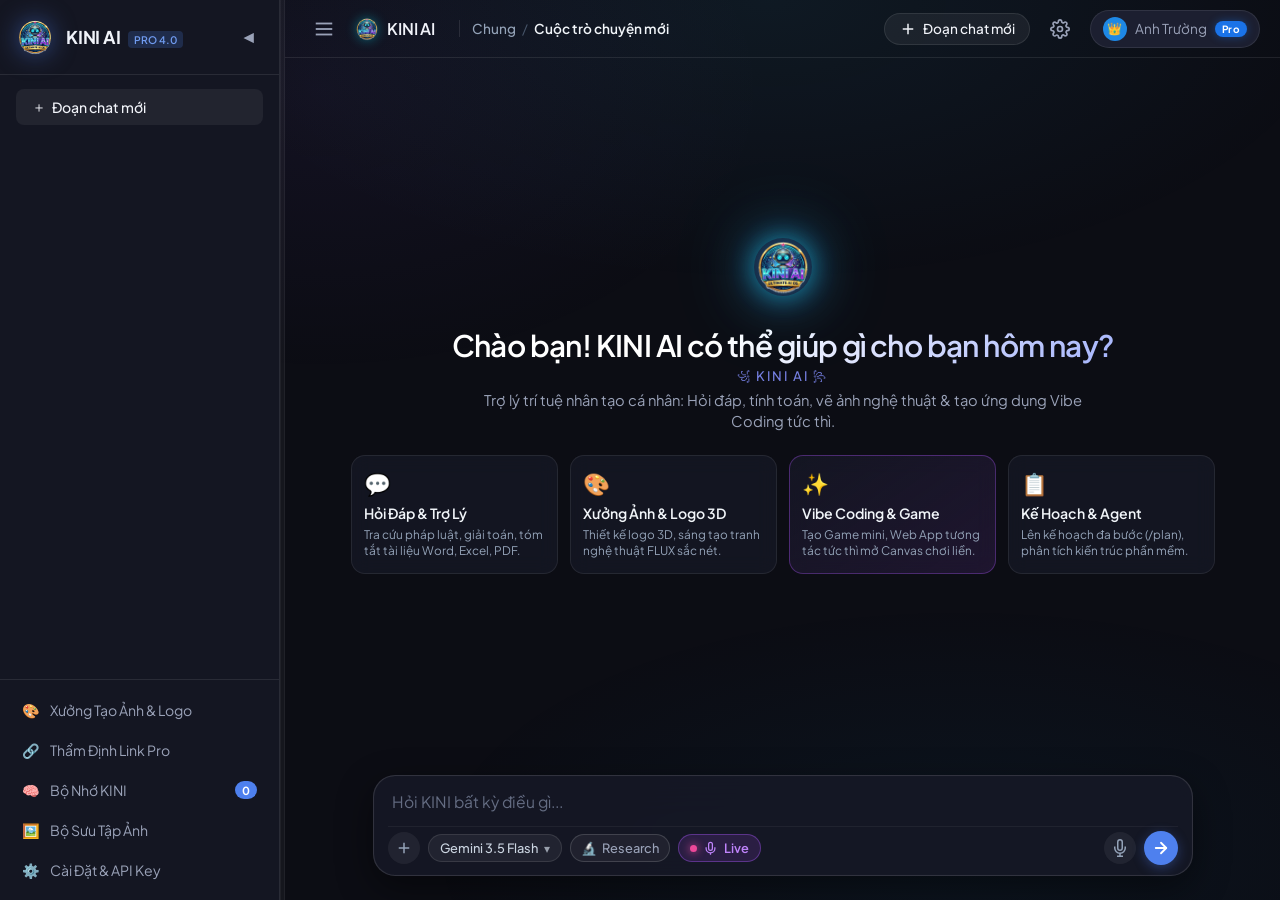
==== static/index.html @ 1b4a1916 "Keep Voice Live fast (skip double-pass verifier) and never fail silently" ====
<!DOCTYPE html>
<html lang="vi">
<head>
    <meta charset="UTF-8">
    <meta name="viewport" content="width=device-width, initial-scale=1.0, maximum-scale=1.0, user-scalable=no">
    <title>KINI AI - Siêu Trí Tuệ Nhân Tạo Cá Nhân</title>
    <meta name="theme-color" content="#0d0e15">
    <meta name="description" content="KINI AI - Siêu Trợ lý Trí Tuệ Nhân Tạo & Xưởng Sáng Tạo Đa Phương Thức chuẩn Gemini & ChatGPT.">
    
    <link rel="manifest" href="/static/manifest.json">
    <link rel="icon" type="image/png" href="/static/icon-192.png">
    <link rel="shortcut icon" href="/static/favicon.ico">
    <link rel="apple-touch-icon" href="/static/icon-192.png">

    <!-- Fonts Google Inter & Outfit -->
    <link rel="preconnect" href="https://fonts.googleapis.com">
    <link rel="preconnect" href="https://fonts.gstatic.com" crossorigin>
    <link href="https://fonts.googleapis.com/css2?family=Plus+Jakarta+Sans:wght@300;400;500;600;700&display=swap" rel="stylesheet">
    <link rel="stylesheet" href="/static/style.css?v=20261126_2212">
    <!-- marked.js: Render Markdown đẹp như ChatGPT/Gemini -->
    <script src="https://cdn.jsdelivr.net/npm/marked@9.1.6/marked.min.js"></script>
    <!-- highlight.js: Syntax Highlight code blocks -->
    <link rel="stylesheet" href="https://cdnjs.cloudflare.com/ajax/libs/highlight.js/11.9.0/styles/github-dark.min.css">
    <script src="https://cdnjs.cloudflare.com/ajax/libs/highlight.js/11.9.0/highlight.min.js"></script>

    <!-- CodeMirror: Trình soạn thảo chuẩn VS Code / Antigravity -->
    <link rel="stylesheet" href="https://cdnjs.cloudflare.com/ajax/libs/codemirror/5.65.16/codemirror.min.css">
    <link rel="stylesheet" href="https://cdnjs.cloudflare.com/ajax/libs/codemirror/5.65.16/theme/material-darker.min.css">
    <script src="https://cdnjs.cloudflare.com/ajax/libs/codemirror/5.65.16/codemirror.min.js"></script>
    <script src="https://cdnjs.cloudflare.com/ajax/libs/codemirror/5.65.16/mode/python/python.min.js"></script>
    <script src="https://cdnjs.cloudflare.com/ajax/libs/codemirror/5.65.16/mode/javascript/javascript.min.js"></script>
    <script src="https://cdnjs.cloudflare.com/ajax/libs/codemirror/5.65.16/mode/xml/xml.min.js"></script>
    <script src="https://cdnjs.cloudflare.com/ajax/libs/codemirror/5.65.16/mode/htmlmixed/htmlmixed.min.js"></script>
    <script src="https://cdnjs.cloudflare.com/ajax/libs/codemirror/5.65.16/mode/css/css.min.js"></script>
    <script src="https://cdnjs.cloudflare.com/ajax/libs/codemirror/5.65.16/mode/markdown/markdown.min.js"></script>
</head>
<body>
    <div class="app-container">
        <!-- Sidebar Drawer (Lịch sử & Quản lý) -->
        <aside class="sidebar" id="sidebar">
            <div class="sidebar-header">
                <div class="brand">
                    <div class="brand-avatar">
                        <img src="/static/kini_logo.png" alt="KINI AI Logo" class="brand-logo-img">
                    </div>
                    <div class="brand-info">
                        <span class="brand-name">KINI AI</span>
                        <span class="brand-badge">PRO 4.0</span>
                    </div>
                </div>
                <button class="btn-icon" id="btn-close-sidebar" title="Thu gọn / Ẩn Sidebar (Ctrl+B)">◀</button>
            </div>

            <div class="sidebar-actions">
                <button class="btn btn-new-chat" id="btn-sidebar-new-chat">
                    <span>＋</span> Đoạn chat mới
                </button>
            </div>

            <div class="conv-list" id="conv-list">
                <!-- Danh sách đoạn chat render động theo chuẩn Google Antigravity -->
            </div>

            <div class="sidebar-footer">
                <button class="sidebar-menu-btn" id="btn-open-control-center">
                    <span class="menu-icon">🎛️</span>
                    <span>Bảng Điều Khiển Hệ Thống</span>
                </button>
                <button class="sidebar-menu-btn" id="btn-sidebar-studio-btn">
                    <span class="menu-icon">💻</span>
                    <span>Studio Workspace</span>
                </button>
                <button class="sidebar-menu-btn" id="btn-open-art-studio">
                    <span class="menu-icon">🎨</span>
                    <span>Xưởng Tạo Ảnh & Logo</span>
                </button>
                <button class="sidebar-menu-btn" id="btn-open-fb-checker" onclick="window.open('/fb-checker', '_blank')">
                    <span class="menu-icon">🔗</span>
                    <span>Thẩm Định Link Pro</span>
                </button>
                <button class="sidebar-menu-btn" id="btn-open-memory-modal">
                    <span class="menu-icon">🧠</span>
                    <span>Bộ Nhớ KINI</span>
                    <span class="badge-count" id="memory-badge-count">0</span>
                </button>
                <button class="sidebar-menu-btn" id="btn-open-gallery-modal">
                    <span class="menu-icon">🖼️</span>
                    <span>Bộ Sưu Tập Ảnh</span>
                </button>
                <button class="sidebar-menu-btn" id="btn-open-settings-modal">
                    <span class="menu-icon">⚙️</span>
                    <span>Cài Đặt & API Key</span>
                </button>
            </div>
        </aside>

        <!-- Thanh kéo giãn Sidebar (Horizontal Resizer chuẩn Antigravity) -->
        <div class="ide-splitter-handle horizontal" id="resizer-sidebar" title="Kéo để chỉnh độ rộng Lịch sử"></div>

        <!-- Lớp phủ khi mở Sidebar trên Mobile -->
        <div class="sidebar-overlay" id="sidebar-overlay"></div>

        <!-- Main Workspace Canvas -->
        <main class="main-content">
            <!-- Top Navbar Chuẩn Gemini -->
            <header class="top-nav">
                <div class="nav-left">
                    <button class="btn-icon" id="btn-toggle-sidebar" title="Hiện / Ẩn Sidebar (Ctrl+B)">
                        <svg width="22" height="22" viewBox="0 0 24 24" fill="none" stroke="currentColor" stroke-width="2"><line x1="3" y1="12" x2="21" y2="12"></line><line x1="3" y1="6" x2="21" y2="6"></line><line x1="3" y1="18" x2="21" y2="18"></line></svg>
                    </button>
                    <div class="app-title-wrap">
                        <img src="/static/kini_logo.png" alt="KINI AI" class="topbar-logo-img">
                        <span class="app-title">KINI AI</span>
                    </div>
                    <div class="nav-breadcrumb" id="nav-breadcrumb">
                        <span class="crumb-project" id="crumb-project-name">Chung</span>
                        <span class="crumb-sep">/</span>
                        <span class="crumb-conv" id="crumb-conv-title">Cuộc trò chuyện mới</span>
                    </div>
                </div>

                <!-- Ẩn pill chọn model trùng lặp trên Mobile (đã có bộ chọn thống nhất ở thanh nhập lệnh bên dưới) -->
                <div class="nav-center-mobile" id="nav-center-mobile" style="display: none !important;">
                    <button class="mobile-model-pill" id="btn-mobile-model-pill" title="Đổi mô hình AI">
                        <span class="model-name" id="mobile-model-label">KINI Flash 3.1</span>
                        <span class="model-arrow">▾</span>
                    </button>
                </div>

                <div class="nav-right">
                    <!-- Nút Thoát Studio IDE (Tự động hiện khi đang ở chế độ IDE) -->
                    <button class="btn-top-exit-ide" id="btn-top-exit-ide" style="display: none;" title="Đóng Studio và quay lại giao diện Chat">
                        <span>✕</span> Thoát Studio
                    </button>

                    <button class="btn-restart-update" id="btn-restart-update" style="display: none;" title="Có bản cập nhật mới! Bấm để nâng cấp ngay">
                        Restart to Update →
                    </button>
                    <!-- Bắt đầu đoạn chat mới -->
                    <button class="btn-nav-action" id="btn-top-new-chat" title="Bắt đầu cuộc trò chuyện mới">
                        <svg width="18" height="18" viewBox="0 0 24 24" fill="none" stroke="currentColor" stroke-width="2"><line x1="12" y1="5" x2="12" y2="19"></line><line x1="5" y1="12" x2="19" y2="12"></line></svg>
                        <span class="btn-text">Đoạn chat mới</span>
                    </button>
                    <!-- Cài Đặt -->
                    <button class="btn-icon mobile-settings-btn" id="btn-top-settings" title="Cài Đặt & Tuỳ Chỉnh Hệ Thống">
                        <svg width="20" height="20" viewBox="0 0 24 24" fill="none" stroke="currentColor" stroke-width="2"><circle cx="12" cy="12" r="3"></circle><path d="M19.4 15a1.65 1.65 0 0 0 .33 1.82l.06.06a2 2 0 0 1 0 2.83 2 2 0 0 1-2.83 0l-.06-.06a1.65 1.65 0 0 0-1.82-.33 1.65 1.65 0 0 0-1 1.51V21a2 2 0 0 1-2 2 2 2 0 0 1-2-2v-.09A1.65 1.65 0 0 0 9 19.4a1.65 1.65 0 0 0-1.82.33l-.06.06a2 2 0 0 1-2.83 0 2 2 0 0 1 0-2.83l.06-.06a1.65 1.65 0 0 0 .33-1.82 1.65 1.65 0 0 0-1.51-1H3a2 2 0 0 1-2-2 2 2 0 0 1 2-2h.09A1.65 1.65 0 0 0 4.6 9a1.65 1.65 0 0 0-.33-1.82l-.06-.06a2 2 0 0 1 0-2.83 2 2 0 0 1 2.83 0l.06.06a1.65 1.65 0 0 0 1.82.33H9a1.65 1.65 0 0 0 1-1.51V3a2 2 0 0 1 2-2 2 2 0 0 1 2 2v.09a1.65 1.65 0 0 0 1 1.51 1.65 1.65 0 0 0 1.82-.33l.06-.06a2 2 0 0 1 2.83 0 2 2 0 0 1 0 2.83l-.06.06a1.65 1.65 0 0 0-.33 1.82V9a1.65 1.65 0 0 0 1.51 1H21a2 2 0 0 1 2 2 2 2 0 0 1-2 2h-.09a1.65 1.65 0 0 0-1.51 1z"></path></svg>
                    </button>
                    <!-- Wrapper Định Vị Tuyệt Đối Cho Profile Pill & Profile Flyout -->
                    <div class="user-profile-nav-wrapper" id="user-profile-nav-wrapper">
                        <!-- Badge Chủ Nhân Chuẩn Mực: Anh Trường -->
                        <div class="user-pill google-profile-pill" id="btn-user-profile" title="Chủ nhân: Anh Trường (Bấm để xem/sửa xưng hô & tài khoản)">
                            <div class="user-header-avatar" id="user-header-avatar">👑</div>
                            <span class="user-name" id="user-header-name">Anh Trường</span>
                            <span class="badge-pro-pill" id="user-header-pro">Pro</span>
                        </div>

                        <!-- GOOGLE GEMINI STYLE PROFILE FLYOUT -->
                        <div class="google-profile-flyout" id="google-profile-flyout" style="display: none;">
                            <div class="g-profile-header">
                                <button class="btn-g-close" id="btn-close-g-profile" title="Đóng">✕</button>
                                <div class="g-active-card">
                                    <div class="g-active-avatar-wrap">
                                        <div class="g-active-avatar" id="g-flyout-avatar">T</div>
                                        <span class="g-avatar-edit-icon" id="btn-edit-identity-from-flyout" title="Cài đặt xưng hô cho thiết bị này">✏️</span>
                                    </div>
                                    <div class="g-active-info">
                                        <div class="g-active-name" id="g-flyout-name">KINI User</div>
                                        <div class="g-active-email" id="g-flyout-email">Chưa liên kết email</div>
                                        <div class="g-active-badge-row">
                                            <span class="badge-pro-pill" id="g-flyout-pro-badge" style="display: none;">Pro</span>
                                            <span class="g-device-tag" id="g-flyout-device-tag">👤 Thiết bị hiện tại</span>
                                        </div>
                                    </div>
                                </div>
                            </div>

                            <div class="g-identity-status-box" id="g-identity-status-box">
                                <div class="g-status-text">Thiết bị đang nhận diện: <strong id="g-status-call-name">Bạn</strong></div>
                                <div class="g-status-sub" id="g-status-sub-text">Thiết lập xưng hô và cá nhân hóa theo ý muốn của bạn.</div>
                            </div>

                            <!-- Thanh Thao Tác Nhanh: Đăng Nhập & Đăng Xuất Nổi Bật -->
                            <div class="g-flyout-quick-bar" style="display: flex; gap: 8px; margin: 10px 0 12px;">
                                <button class="btn btn-outline" id="btn-quick-open-login" style="flex: 1; padding: 7px 10px; font-size: 0.8rem; border-color: #38bdf8; color: #38bdf8; display: inline-flex; align-items: center; justify-content: center; gap: 4px;">
                                    <span>＋</span> Đăng Nhập Khác
                                </button>
                                <button class="btn btn-outline" id="btn-quick-logout" style="flex: 1; padding: 7px 10px; font-size: 0.8rem; border-color: rgba(239, 68, 68, 0.5); color: #f87171; display: inline-flex; align-items: center; justify-content: center; gap: 4px;">
                                    <span>🚪</span> Đăng Xuất
                                </button>
                            </div>

                            <div class="g-accounts-list">
                                <div class="g-account-item active" id="g-acc-item-current">
                                    <div class="g-acc-avatar">👤</div>
                                    <div class="g-acc-details">
                                        <div class="g-acc-name" id="g-acc-current-name">Tài khoản hiện tại</div>
                                        <div class="g-acc-email" id="g-acc-current-email">Chưa liên kết email</div>
                                    </div>
                                    <span class="g-acc-badge">Đang dùng</span>
                                </div>

                                <div class="g-account-item" id="g-acc-item-guest" onclick="selectDeviceProfile('guest')">
                                    <div class="g-acc-avatar guest">👤</div>
                                    <div class="g-acc-details">
                                        <div class="g-acc-name">Chế độ Khách (Người khác dùng)</div>
                                        <div class="g-acc-email">Tùy chỉnh tên gọi riêng & xưng hô lịch sự</div>
                                    </div>
                                    <span class="g-acc-badge guest">Khách</span>
                                </div>

                                <div class="g-account-item g-btn-add-account" id="btn-open-login-from-flyout" style="cursor: pointer; border-style: dashed;">
                                    <div class="g-acc-avatar" style="background: rgba(56, 189, 248, 0.2); color: #38bdf8;">＋</div>
                                    <div class="g-acc-details">
                                        <div class="g-acc-name" style="color: #38bdf8;">Đăng Nhập Tài Khoản Khác</div>
                                        <div class="g-acc-email">Sử dụng tài khoản Gmail hoặc hồ sơ riêng</div>
                                    </div>
                                </div>
                            </div>

                            <div class="g-profile-actions">
                                <button class="g-btn-action" id="btn-custom-identity-settings">
                                    <span>⚙️</span> Cài đặt cách xưng hô cho thiết bị này
                                </button>
                                <button class="g-btn-action btn-danger-hover" id="btn-action-logout" style="color: #f87171; border-color: rgba(239, 68, 68, 0.3);">
                                    <span>🚪</span> Đăng Xuất Khỏi Thiết Bị
                                </button>
                            </div>
                        </div>
                    </div>
                </div>
            </header>

            <div class="main-body-container" id="main-body-container">
                <!-- ANTIGRAVITY STUDIO WORKSPACE PANE (HIỂN THỊ TRONG CHẾ ĐỘ IDE) -->
                <div class="antigravity-studio-pane" id="antigravity-studio-pane" style="display: none;">
                    <!-- Cột 1: Cây Thư Mục Cấp Bậc (Hierarchical File Tree) -->
                    <aside class="ide-file-tree-sidebar" id="ide-file-tree-sidebar">
                        <div class="ide-tree-header">
                            <span class="ide-header-title">WORKSPACE EXPLORER</span>
                            <div class="ide-header-btns">
                                <button class="ide-mini-btn" id="btn-ide-new-file" title="Tạo tệp mới">+ File</button>
                                <button class="ide-mini-btn" id="btn-ide-new-folder" title="Tạo thư mục mới">+ Folder</button>
                                <button class="ide-mini-btn" id="btn-ide-refresh" title="Làm mới cây thư mục">🔄 Làm mới</button>
                                <button class="ide-mini-btn" id="btn-ide-open-explorer" title="Mở thư mục trên máy tính Windows">📂</button>
                                <button class="ide-mini-btn btn-danger-hover" id="btn-collapse-tree" title="Ẩn Workspace Explorer (Đóng ô này)">✕</button>
                            </div>
                        </div>
                        <div class="ide-search-box">
                            <input type="text" id="ide-file-search" placeholder="🔍 Tìm file trong workspace...">
                        </div>
                        <div class="ide-tree-content" id="ide-file-tree">
                            <!-- Render Cây thư mục cấp bậc lồng nhau -->
                        </div>
                    </aside>

                    <!-- Thanh kéo giãn Explorer (Horizontal Resizer) -->
                    <div class="ide-splitter-handle horizontal" id="resizer-tree" title="Kéo để chỉnh độ rộng Explorer"></div>

                    <!-- Cột 2: Trình Soạn Thảo Antigravity Code Editor (CodeMirror) -->
                    <section class="ide-editor-section" id="ide-editor-section">
                        <div class="ide-editor-tabs">
                            <div class="ide-active-tab">
                                <span class="tab-icon" id="ide-tab-icon">🐍</span>
                                <span class="tab-name" id="ide-tab-name">main.py</span>
                                <span class="tab-modified-dot" id="ide-tab-dirty" style="display:none;">•</span>
                            </div>
                            <div class="ide-tab-actions">
                                <div class="ide-mode-switch">
                                    <button class="ide-mode-btn active" id="ide-mode-code">📝 Mã nguồn</button>
                                    <button class="ide-mode-btn" id="ide-mode-preview" style="display: none;">🌐 Web Preview</button>
                                    <button class="ide-mode-btn" id="ide-mode-md" style="display: none;">📑 Xem Báo Cáo</button>
                                    <button class="ide-mode-btn" id="ide-mode-img" style="display: none;">🖼️ Xem Ảnh</button>
                                    <button class="ide-mode-btn" id="ide-mode-data" style="display: none;">📊 Dữ Liệu Bảng</button>
                                </div>
                                <button class="ide-action-btn primary" id="btn-show-explorer" title="Hiện lại Workspace Explorer" style="display: none;">📁 Hiện Explorer</button>
                                <button class="ide-action-btn" id="btn-ide-copy-code" title="Sao chép toàn bộ mã nguồn">📋 Copy</button>
                                <button class="ide-action-btn" id="btn-ide-search-code" title="Tìm kiếm trong mã nguồn">🔍 Tìm</button>
                                <button class="ide-action-btn" id="btn-ide-run-file" title="Chạy file trên máy">▶️ Chạy file</button>
                                <button class="ide-action-btn primary" id="btn-ide-save-file" title="Lưu thay đổi (Ctrl+S)">💾 Lưu (Ctrl+S)</button>
                                <button class="ide-action-btn" id="btn-toggle-chat" title="Ẩn/Hiện khung chat bên phải">💬 Ẩn Chat</button>
                                <button class="ide-action-btn" id="btn-ide-maximize" title="Thu phóng khung soạn thảo">⤢</button>
                                <button class="ide-action-btn" id="btn-exit-ide" title="Đóng Studio và quay lại giao diện Chat toàn màn hình" style="background: rgba(239, 68, 68, 0.25); border: 1px solid #ef4444; color: #fca5a5; font-weight: 600; padding: 5px 12px; border-radius: 6px; cursor: pointer;">✕ Đóng Studio</button>
                            </div>
                        </div>

                        <!-- Vùng CodeMirror Editor -->
                        <div class="ide-codemirror-wrapper" id="ide-codemirror-wrapper"></div>

                        <!-- Vùng Web Preview Iframe & Runner -->
                        <div class="ide-preview-wrapper" id="ide-preview-wrapper" style="display: none;">
                            <div class="ide-preview-toolbar" id="ide-preview-toolbar">
                                <div class="ide-preview-status">
                                    <span class="preview-pulse-dot"></span>
                                    <span class="preview-title" id="ide-preview-title">🎮 Live Web App & Game Runner</span>
                                </div>
                                <div class="ide-preview-actions">
                                    <button class="ide-action-btn primary" id="btn-preview-download" title="Tải file HTML về máy để mở dùng trực tiếp">⬇️ Tải HTML</button>
                                    <button class="ide-action-btn" id="btn-preview-reload" title="Chạy lại ứng dụng">▶️ Chạy lại</button>
                                    <button class="ide-action-btn" id="btn-preview-fullscreen" title="Toàn màn hình">⛶ Toàn màn hình</button>
                                    <button class="ide-action-btn" id="btn-preview-newtab" title="Mở trong tab trình duyệt mới">🔗 Mở tab mới</button>
                                </div>
                            </div>
                            <iframe id="ide-preview-frame" class="ide-preview-iframe" src="about:blank" sandbox="allow-scripts allow-same-origin allow-forms allow-popups allow-modals"></iframe>
                        </div>

                        <!-- Vùng Markdown Viewer -->
                        <div class="ide-markdown-wrapper" id="ide-markdown-wrapper" style="display: none;">
                            <div class="ide-markdown-body" id="ide-markdown-body"></div>
                        </div>

                        <!-- Vùng Image Viewer -->
                        <div class="ide-image-wrapper" id="ide-image-wrapper" style="display: none;">
                            <img id="ide-image-display" src="" alt="Workspace Image Preview">
                            <div class="ide-image-toolbar">
                                <a id="btn-download-ide-image" href="#" download class="ide-action-btn primary">⬇️ Tải ảnh về</a>
                            </div>
                        </div>

                        <!-- Vùng CSV/Excel Tabular Data Viewer -->
                        <div class="ide-data-wrapper" id="ide-data-wrapper" style="display: none;">
                            <div class="ide-data-table-container" id="ide-data-table-container"></div>
                        </div>

                        <!-- Thanh kéo giãn Terminal (Vertical Resizer) -->
                        <div class="ide-splitter-handle vertical" id="resizer-terminal" title="Kéo để chỉnh chiều cao Terminal"></div>

                        <!-- Khung Nhật Ký Terminal ở Dưới (Antigravity Terminal Drawer) -->
                        <div class="ide-terminal-drawer" id="ide-terminal-drawer">
                            <div class="terminal-drawer-header">
                                <div class="terminal-title">
                                    <span class="terminal-dot"></span>
                                    <span>TERMINAL OUTPUT</span>
                                </div>
                                <div class="terminal-actions">
                                    <button class="terminal-clear-btn" id="btn-terminal-clear">Xóa log</button>
                                    <button class="terminal-clear-btn" id="btn-terminal-toggle" title="Thu gọn / Mở rộng Terminal">▼</button>
                                </div>
                            </div>
                            <div class="terminal-drawer-body" id="ide-terminal-logs">
                                <div class="term-line prompt">KINI-Agent:~/workspace$ Sẵn sàng tự động thực thi...</div>
                            </div>
                        </div>
                    </section>
                </div>

                <!-- Thanh kéo giãn giữa Studio và Chat (Horizontal Resizer) -->
                <div class="ide-splitter-handle horizontal" id="resizer-chat" style="display: none;" title="Kéo để chỉnh độ rộng khung Chat"></div>

                <!-- Cột 3: Khung Chat Chính (Full trong Chat Mode, 440px bên phải trong IDE Mode) -->
                <div class="chat-main-pane" id="chat-main-pane">
                    <!-- Thanh tiêu đề khung Chat khi ở chế độ IDE -->
                    <div class="ide-chat-header-bar" id="ide-chat-header-bar">
                        <div style="display:flex; align-items:center; gap:6px;">
                            <span style="font-size:0.9rem;">💬</span>
                            <span>KHUNG CHAT KINI</span>
                        </div>
                        <div style="display:flex; align-items:center; gap:6px;">
                            <button class="ide-mini-btn" id="btn-return-chat-from-header" title="Đóng Studio và mở rộng Chat toàn màn hình" style="background: rgba(239, 68, 68, 0.2); border: 1px solid rgba(239, 68, 68, 0.5); color: #fca5a5; font-size: 0.75rem; padding: 3px 8px; border-radius: 6px; cursor: pointer;">✕ Thoát Studio</button>
                            <button class="ide-mini-btn btn-danger-hover" id="btn-close-chat-pane" title="Ẩn/Hiện khung chat này">👁️ Ẩn Chat</button>
                        </div>
                    </div>
                    <!-- Khung Chat Messages (Hiển thị khi bắt đầu trò chuyện) -->
                    <div class="chat-viewport" id="chat-viewport" style="display: none;">
                        <div class="chat-messages-container" id="chat-messages">
                            <!-- Các tin nhắn render động tại đây -->
                        </div>
                    </div>

                    <!-- Hero Section Chuẩn Gemini (Hiển thị ở màn hình khởi đầu) -->
                    <div class="hero-section" id="hero-section">
                        <div class="hero-content">
                            <div class="gemini-sparkle-hero hero-logo-container">
                                <img src="/static/kini_logo.png" alt="KINI AI - Ultimate AI OS" class="hero-logo-badge">
                            </div>
                            <h1 class="hero-title" id="hero-title">Chào bạn! KINI AI có thể giúp gì cho bạn hôm nay?</h1>
                            <div class="hero-flourish">꧁ KINI AI ꧂</div>
                            <p class="hero-subtitle" id="hero-subtitle">Trợ lý trí tuệ nhân tạo cá nhân: Hỏi đáp, tính toán, vẽ ảnh nghệ thuật & tạo ứng dụng Vibe Coding tức thì.</p>
                            
                            <!-- 4 Thẻ Định Hướng Tác Vụ Cốt Lõi Tinh Giản & Cân Đối -->
                            <div class="hero-cards-grid">
                                <div class="hero-suggestion-card" onclick="setQuickPrompt('Hỏi đáp chuyên sâu: Anh muốn tìm hiểu và phân tích văn bản này...')">
                                    <div class="hero-card-icon">💬</div>
                                    <div class="hero-card-title">Hỏi Đáp & Trợ Lý</div>
                                    <div class="hero-card-desc">Tra cứu pháp luật, giải toán, tóm tắt tài liệu Word, Excel, PDF.</div>
                                </div>
                                <div class="hero-suggestion-card" onclick="setQuickPrompt('Vẽ cho anh một logo 3D huy hiệu nổi khối, phong cách Pixar sống động...')">
                                    <div class="hero-card-icon">🎨</div>
                                    <div class="hero-card-title">Xưởng Ảnh & Logo 3D</div>
                                    <div class="hero-card-desc">Thiết kế logo 3D, sáng tạo tranh nghệ thuật FLUX sắc nét.</div>
                                </div>
                                <div class="hero-suggestion-card highlight" onclick="setQuickPrompt('/vibe Tạo ứng dụng tính tiền và quản lý đơn hàng mini chạy trực tiếp')">
                                    <div class="hero-card-icon">✨</div>
                                    <div class="hero-card-title">Vibe Coding & Game</div>
                                    <div class="hero-card-desc">Tạo Game mini, Web App tương tác tức thì mở Canvas chơi liền.</div>
                                </div>
                                <div class="hero-suggestion-card" onclick="setQuickPrompt('/plan Hãy phân tích và lập kế hoạch chi tiết cho mục tiêu: ')">
                                    <div class="hero-card-icon">📋</div>
                                    <div class="hero-card-title">Kế Hoạch & Agent</div>
                                    <div class="hero-card-desc">Lên kế hoạch đa bước (/plan), phân tích kiến trúc phần mềm.</div>
                                </div>
                            </div>
                        </div>
                    </div>

                    <!-- Lớp phủ bóng mờ dưới đáy chống tràn chữ khi cuộn (Chuẩn Gemini) -->
                    <div class="prompt-bottom-shade" id="prompt-bottom-shade"></div>

                    <!-- Floating Prompt Bar Container (Thanh nhập lệnh trung tâm chuẩn Gemini) -->
                    <div class="prompt-bar-wrapper" id="prompt-bar-wrapper">
                <!-- File Attachment Chips Bar -->
                <div class="attachment-preview-bar" id="attachment-preview-bar" style="display: none;">
                    <div class="attach-chip" id="attach-chip">
                        <span class="attach-icon" id="attach-icon">📎</span>
                        <span class="attach-name" id="attach-name">filename.pdf</span>
                        <button class="btn-remove-attach" id="btn-remove-attach" title="Gỡ tệp">✕</button>
                    </div>
                </div>

                <!-- Slash Command Popup Menu (/) -->
                <div class="slash-command-menu" id="slash-command-menu" style="display: none;">
                    <div class="slash-menu-header">⚡ LỆNH NHANH (SLASH COMMANDS)</div>
                    <div class="slash-item active" data-cmd="/vibe" data-desc="✨ Vibe Coding - Tạo ngay Web App, Game từ ý tưởng và chạy trực tiếp">
                        <span class="slash-cmd-badge">/vibe</span>
                        <span class="slash-cmd-desc">✨ Vibe Coding - Tạo ngay Web App, Game từ ý tưởng</span>
                    </div>
                    <div class="slash-item" data-cmd="/game" data-desc="Lập trình Game tương tác (Snake, Flappy, Pong...)">
                        <span class="slash-cmd-badge">/game</span>
                        <span class="slash-cmd-desc">🎮 Lập trình Game tương tác (Snake, Flappy, Pong...)</span>
                    </div>
                    <div class="slash-item" data-cmd="/web" data-desc="Thiết kế Web App & Dashboard">
                        <span class="slash-cmd-badge">/web</span>
                        <span class="slash-cmd-desc">🌐 Thiết kế Web App & Dashboard</span>
                    </div>
                    <div class="slash-item" data-cmd="/plan" data-desc="Lập kế hoạch kiến trúc đa bước">
                        <span class="slash-cmd-badge">/plan</span>
                        <span class="slash-cmd-desc">📋 Lập kế hoạch kiến trúc đa bước</span>
                    </div>
                    <div class="slash-item" data-cmd="/fix" data-desc="Tự động rà soát và sửa lỗi code">
                        <span class="slash-cmd-badge">/fix</span>
                        <span class="slash-cmd-desc">🛠️ Tự động rà soát và sửa lỗi code</span>
                    </div>
                    <div class="slash-item" data-cmd="/brain" data-desc="Mở Bộ nhớ KINI">
                        <span class="slash-cmd-badge">/brain</span>
                        <span class="slash-cmd-desc">🧠 Mở Bộ nhớ KINI</span>
                    </div>
                </div>

                <!-- Input Capsule Bar (Chuẩn Antigravity & Modern Gemini Layout) -->
                <div class="pill-input-box" id="pill-input-box">
                    <!-- Top Row: Khung Nhập Liệu 100% Full Width Thoải Mái -->
                    <div class="prompt-input-row">
                        <textarea 
                            id="main-user-input" 
                            class="pill-textarea" 
                            placeholder="Hỏi KINI bất kỳ điều gì..." 
                            rows="1"
                        ></textarea>
                    </div>

                    <!-- Bottom Row: Thanh Công Cụ & Tùy Chọn Model -->
                    <div class="prompt-bottom-toolbar">
                        <div class="prompt-tools-left">
                            <!-- Nút Dấu Cộng Thêm Tệp -->
                            <div class="upload-dropdown-wrapper">
                                <button class="btn-pill-action btn-add-file" id="btn-open-attach-menu" title="Tải lên tệp, ảnh hoặc tài liệu">
                                    <svg width="18" height="18" viewBox="0 0 24 24" fill="none" stroke="currentColor" stroke-width="2"><line x1="12" y1="5" x2="12" y2="19"></line><line x1="5" y1="12" x2="19" y2="12"></line></svg>
                                </button>
                                <div class="attach-popup-menu" id="attach-popup-menu">
                                    <button class="popup-item" id="menu-attach-file">
                                        <span>📄</span> Tải lên tệp (PDF, Word, Excel, Code)
                                    </button>
                                    <button class="popup-item" id="menu-attach-image">
                                        <span>🖼️</span> Tải lên hình ảnh phân tích (Vision)
                                    </button>
                                    <button class="popup-item" id="menu-attach-folder">
                                        <span>📁</span> Tải lên cả thư mục tài liệu / code
                                    </button>
                                </div>
                                <input type="file" id="global-file-input" style="display: none;" multiple accept=".pdf,.docx,.doc,.xlsx,.xls,.csv,.txt,.md,.py,.js,.html,.css,.json,.jpg,.jpeg,.png,.webp">
                                <input type="file" id="global-folder-input" style="display: none;" webkitdirectory directory multiple>
                            </div>

                            <!-- Bộ Chọn Model Dropdown -->
                            <div class="model-select-wrapper">
                                <button class="model-badge" id="btn-model-badge">
                                    <span class="model-text" id="model-label">Gemini 3.5 Flash</span>
                                    <span class="arrow-down">▾</span>
                                </button>
                                <div class="model-dropdown-menu" id="model-dropdown-menu">
                                    <div class="model-option active" data-model="flash-3.5">
                                        <strong>🚀 Gemini 3.5 Flash (Thông minh & Ổn định)</strong>
                                        <small>Mô hình chuẩn xác cao của Google · Trả lời đúng model 100%</small>
                                    </div>
                                    <div class="model-option" data-model="flash">
                                        <strong>⚡ Gemini 3.1 Flash Lite (Siêu tốc 0.8s)</strong>
                                        <small>Tốc độ cực nhanh · Miễn phí 1.500 lượt/ngày · Ổn định 100%</small>
                                    </div>
                                    <div class="model-option" data-model="pro">
                                        <strong>🧠 Gemini Pro (2.5 Pro / 3.1 Pro)</strong>
                                        <small>Bản suy luận chuyên sâu · Tự động dự phòng nếu Key hết hạn mức Pro</small>
                                    </div>
                                    <div class="model-option" data-model="flash-3.8">
                                        <strong>✨ Gemini 3.8 Flash (Thử nghiệm)</strong>
                                        <small>Thế hệ mới · Tự động chuyển sang 3.5 Flash nếu máy chủ Google quá tải</small>
                                    </div>
                                    <div class="dropdown-divider"></div>
                                    <button class="btn-view-usage" id="btn-open-usage-panel">
                                        <span class="usage-btn-left">
                                            <svg width="15" height="15" viewBox="0 0 24 24" fill="none" stroke="currentColor" stroke-width="2"><circle cx="12" cy="12" r="10"></circle><polyline points="12 6 12 12 16 14"></polyline></svg>
                                            <span>Hạn Mức Quota & Token (Usage)</span>
                                        </span>
                                        <span class="usage-btn-arrow">›</span>
                                    </button>
                                </div>

                                <!-- Thẻ Hạn Mức Quota & Token Chuẩn Antigravity (Flyout Card) -->
                                <div class="usage-flyout-card" id="usage-flyout-card" style="display: none;">
                                    <div class="usage-card-header">
                                        <span class="usage-card-title">Hạn Mức Quota & Token</span>
                                        <span class="usage-live-dot" title="Giám sát thời gian thực"></span>
                                    </div>
                                    
                                    <div class="usage-section">
                                        <div class="usage-section-title">Mô hình Google Gemini (Free Tier)</div>
                                        
                                        <div class="usage-item">
                                            <div class="usage-item-top">
                                                <span class="usage-metric-name">Hạn mức ngày</span>
                                                <span class="usage-metric-val" id="usage-daily-percent">100% còn lại</span>
                                            </div>
                                            <div class="usage-progress-bar">
                                                <div class="usage-progress-fill" id="usage-daily-bar" style="width: 100%;"></div>
                                            </div>
                                            <div class="usage-reset-time" id="usage-daily-reset">Làm mới sau: 22h · 1.500 / 1.500 lượt</div>
                                        </div>

                                        <div class="usage-item" style="margin-top: 10px;">
                                            <div class="usage-item-top">
                                                <span class="usage-metric-name">Tốc độ gọi (RPM)</span>
                                                <span class="usage-metric-val" id="usage-rpm-percent">100% còn lại</span>
                                            </div>
                                            <div class="usage-progress-bar">
                                                <div class="usage-progress-fill" id="usage-rpm-bar" style="width: 100%;"></div>
                                            </div>
                                            <div class="usage-reset-time" id="usage-rpm-detail">0 / 15 lượt gọi trong phút này</div>
                                        </div>
                                    </div>

                                    <div class="usage-section" style="margin-top: 12px;">
                                        <div class="usage-section-title">Lượng Token Đã Xử Lý Hôm Nay</div>
                                        <div class="token-stats-grid">
                                            <div class="token-stat-box">
                                                <span class="token-stat-label">Tổng Token</span>
                                                <strong class="token-stat-number" id="usage-total-tokens">0</strong>
                                            </div>
                                            <div class="token-stat-box">
                                                <span class="token-stat-label">Câu hỏi (Prompt)</span>
                                                <span class="token-stat-sub" id="usage-prompt-tokens">0</span>
                                            </div>
                                            <div class="token-stat-box">
                                                <span class="token-stat-label">Trả lời (Output)</span>
                                                <span class="token-stat-sub" id="usage-candidate-tokens">0</span>
                                            </div>
                                        </div>
                                    </div>

                                    <div class="usage-section" style="margin-top: 10px;">
                                        <div class="usage-section-title">Tạo Ảnh FLUX & Giọng Đọc AI</div>
                                        <div class="unlimited-badge">
                                            <span>🟢</span> Không giới hạn hạn mức (Unlimited)
                                        </div>
                                    </div>
                                </div>
                            </div>

                            <!-- Nút Nghiên Cứu Sâu (Deep Research) -->
                            <button class="btn-deep-research" id="btn-deep-research" title="Bật/Tắt chế độ Nghiên Cứu Sâu (Deep Research Multi-source)">
                                <span>🔬</span>
                                <span>Research</span>
                            </button>

                            <!-- Nút Đàm Thoại 2 Chiều (Voice Live) -->
                            <button class="btn-voice-live" id="btn-voice-live" title="Bật đàm thoại giọng nói 2 chiều liên tục (Voice Live Mode)">
                                <span class="live-pulse-dot"></span>
                                <svg width="15" height="15" viewBox="0 0 24 24" fill="none" stroke="currentColor" stroke-width="2"><path d="M12 2a3 3 0 0 0-3 3v7a3 3 0 0 0 6 0V5a3 3 0 0 0-3-3Z"></path><path d="M19 10v2a7 7 0 0 1-14 0v-2"></path><line x1="12" x2="12" y1="19" y2="22"></line></svg>
                                <span>Live</span>
                            </button>
                        </div>

                        <div class="prompt-tools-right">
                            <!-- Nút Turbo / Safe Mode Chuẩn Antigravity -->
                            <button class="btn-agent-mode-compact" id="btn-agent-mode" title="Chế độ Agent: An toàn (Hỏi trước) hoặc Tự hành Turbo">
                                <span id="agent-mode-icon">🛡️</span>
                                <span id="agent-mode-label">Turbo</span>
                                <span class="arrow-down" style="font-size: 0.72rem; opacity: 0.7;">▾</span>
                            </button>

                            <!-- Nút Thu Âm Giọng Nói (Speech-to-Text) -->
                            <button class="btn-pill-action btn-mic" id="btn-voice-input" title="Bấm để nói bằng giọng tiếng Việt">
                                <svg width="18" height="18" viewBox="0 0 24 24" fill="none" stroke="currentColor" stroke-width="2"><path d="M12 1a3 3 0 0 0-3 3v8a3 3 0 0 0 6 0V4a3 3 0 0 0-3-3z"></path><path d="M19 10v2a7 7 0 0 1-14 0v-2"></path><line x1="12" y1="19" x2="12" y2="23"></line><line x1="8" y1="23" x2="16" y2="23"></line></svg>
                            </button>

                            <!-- Nút Gửi Tin Nhắn (Hình tròn với mũi tên ngang chuẩn Antigravity) -->
                            <button class="btn-pill-action btn-send" id="btn-send-message" title="Gửi tin nhắn (Enter)">
                                <svg width="18" height="18" viewBox="0 0 24 24" fill="none" stroke="currentColor" stroke-width="2.4" stroke-linecap="round" stroke-linejoin="round"><line x1="5" y1="12" x2="19" y2="12"></line><polyline points="12 5 19 12 12 19"></polyline></svg>
                            </button>
                        </div>
                    </div>
                </div>
            </div>
        </div> <!-- Close chat-main-pane -->

        <!-- ============================================================
             BẢNG CANVASC SONG SONG (INTERACTIVE ARTIFACTS & VIBE RUNNER)
             Chuẩn Claude Artifacts & Gemini Canvas: Vừa chat vừa xem Live App bên phải
             ============================================================ -->
        <div class="kini-canvas-panel" id="kini-canvas-panel" style="display: none;">
            <div class="canvas-panel-header">
                <div class="canvas-header-left">
                    <span class="canvas-live-dot" title="Chạy thời gian thực"></span>
                    <span class="canvas-icon" id="kini-canvas-icon">✨</span>
                    <span class="canvas-title" id="kini-canvas-title">Interactive Canvas</span>
                </div>
                <div class="canvas-header-actions">
                    <button class="canvas-tool-btn" id="btn-canvas-viewport" title="Đổi giao diện Mobile (375px) / Desktop (100%)">📱 Mobile</button>
                    <button class="canvas-tool-btn" id="btn-canvas-reload" title="Tải lại và làm mới ứng dụng">🔄 Chạy lại</button>
                    <button class="canvas-tool-btn primary" id="btn-canvas-download" title="Tải file HTML về máy dùng vĩnh viễn">⬇️ Tải HTML</button>
                    <button class="canvas-tool-btn" id="btn-canvas-fullscreen" title="Xem toàn màn hình">⛶</button>
                    <button class="canvas-tool-btn btn-close-canvas" id="btn-canvas-close" title="Đóng Canvas (Quay lại khung chat 1 cột)">✕</button>
                </div>
            </div>
            <div class="canvas-panel-body" id="kini-canvas-body">
                <div class="canvas-frame-container" id="canvas-frame-container">
                    <iframe id="kini-canvas-frame" class="kini-canvas-iframe" src="about:blank" sandbox="allow-scripts allow-same-origin allow-forms allow-popups allow-modals"></iframe>
                </div>
            </div>
        </div>
    </div> <!-- Close main-body-container -->
</main>
</div>

    <!-- ============================================================
         MODAL 1: BỘ NHỚ DÀI HẠN (LONG-TERM MEMORY)
         ============================================================ -->
    <div class="modal" id="modal-memory" style="display: none;">
        <div class="modal-dialog">
            <div class="modal-header">
                <div class="modal-title">
                    <span style="font-size: 1.3rem;">🧠</span>
                    <h3>Siêu Bộ Nhớ KINI AI (Long-term Memory)</h3>
                </div>
                <button class="modal-close" data-close="modal-memory">&times;</button>
            </div>
            <div class="modal-body">
                <p class="modal-desc" id="modal-memory-desc">KINI AI tự động ghi nhớ và lưu giữ thói quen, thông tin và những điều bạn hướng dẫn để đồng hành thông minh nhất.</p>
                
                <div class="add-memory-box">
                    <input type="text" id="input-new-memory" class="form-input" placeholder="Dạy KINI ghi nhớ (Ví dụ: 'Tôi tên là...', 'Tôi thích trả lời ngắn gọn, có gạch đầu dòng')...">
                    <button class="btn btn-primary" id="btn-add-memory">＋ Lưu Ký Ức</button>
                </div>

                <div class="memory-list-title">DANH SÁCH THÔNG TIN KINI ĐANG GHI NHỚ:</div>
                <div class="memory-list" id="memory-list">
                    <!-- Danh sách ký ức render động -->
                </div>

                <div style="margin-top: 18px; padding-top: 14px; border-top: 1px solid rgba(255,255,255,0.1);">
                    <div style="display:flex; align-items:center; justify-content:space-between; gap:10px; margin-bottom:10px;">
                        <div class="memory-list-title" style="margin:0;">📚 KHO TRI THỨC TÀI LIỆU NỘI BỘ (RAG):</div>
                        <label class="btn btn-primary" style="padding:5px 12px; font-size:0.8rem; cursor:pointer;">
                            ＋ Nạp Tài Liệu (PDF/Word/Excel/TXT)
                            <input type="file" id="rag-file-input" accept=".pdf,.docx,.doc,.xlsx,.csv,.txt,.md" style="display:none;">
                        </label>
                    </div>
                    <div id="rag-doc-list" style="max-height:150px; overflow-y:auto; font-size:0.85rem;"></div>
                </div>
            </div>
            <div class="modal-footer">
                <button class="btn btn-outline" id="btn-clear-memories">Xóa Toàn Bộ Ký Ức</button>
                <button class="btn btn-primary" data-close="modal-memory">Đã Xong</button>
            </div>
        </div>
    </div>

    <!-- ============================================================
         MODAL: KINI ART STUDIO - XƯỞNG TẠO ẢNH & LOGO 3D
         ============================================================ -->
    <div class="modal" id="modal-art-studio" style="display: none;">
        <div class="modal-dialog modal-xl art-studio-dialog">
            <div class="modal-header">
                <div class="modal-title">
                    <span style="font-size: 1.4rem;">🎨</span>
                    <div>
                        <h3>KINI Art Studio - Xưởng Sáng Tạo Ảnh & Logo 3D</h3>
                        <p class="modal-subtitle">Động cơ Siêu Thực FLUX.1 Ultra Realism kết hợp Bộ não Tối ưu Prompt Gemini</p>
                    </div>
                </div>
                <button class="modal-close" data-close="modal-art-studio">&times;</button>
            </div>
            <div class="modal-body art-studio-body">
                <div class="art-studio-layout">
                    <!-- Cột trái: Bảng điều khiển cấu hình & Prompt -->
                    <div class="art-control-pane">
                        <div class="form-group">
                            <label class="form-label"><b>Mô tả bức ảnh / Logo bạn muốn tạo:</b></label>
                            <textarea id="art-prompt-input" class="art-prompt-textarea" rows="3" placeholder="Nhập ý tưởng bằng tiếng Việt (Ví dụ: Thiết kế poster kẹo dẻo chip chip mây và gạo 3D tươi vui; Logo robot KINI AI viền vàng bóng bẩy...)"></textarea>
                        </div>

                        <!-- Gợi ý mẫu 1 chạm -->
                        <div class="art-presets-wrap">
                            <span class="art-presets-label">Gợi ý nhanh:</span>
                            <div class="art-presets-list">
                                <button class="art-preset-pill" data-preset="Thiết kế poster kẹo dẻo chip chip mây và gạo phong cách 3D Pixar, rực rỡ sắc màu, ngon mắt, 8k">🍬 Poster Kẹo Dẻo 3D</button>
                                <button class="art-preset-pill" data-preset="Logo huy hiệu tròn 3D robot KINI AI mạ vàng bóng bẩy, chữ nổi khối KINI AI Ultimate AI OS, phát sáng neon, 8k">👑 Logo KINI AI 3D</button>
                                <button class="art-preset-pill" data-preset="Thành phố công nghệ tương lai cyberpunk neon rực rỡ sắc màu trong màn mưa đêm, xe bay lượn, 8k">🌃 Cyberpunk Neon</button>
                                <button class="art-preset-pill" data-preset="Chú mèo con dễ thương mặc bộ đồ phi hành gia lơ lửng ngoài vũ trụ, ngắm nhìn trái đất, siêu nét">🐱 Mèo Phi Hành Gia</button>
                            </div>
                        </div>

                        <!-- Bộ chọn phong cách -->
                        <div class="form-group">
                            <label class="form-label"><b>Phong cách nghệ thuật:</b></label>
                            <div class="art-style-grid" id="art-style-selector">
                                <div class="art-style-card active" data-style="3d">
                                    <span class="style-icon">🌟</span>
                                    <div class="style-name">Logo & 3D Badge</div>
                                    <div class="style-desc">Nổi khối Pixar, bóng bẩy</div>
                                </div>
                                <div class="art-style-card" data-style="realistic">
                                    <span class="style-icon">📸</span>
                                    <div class="style-name">Siêu Thực 8K</div>
                                    <div class="style-desc">Chân thực, studio light</div>
                                </div>
                                <div class="art-style-card" data-style="cinematic">
                                    <span class="style-icon">🎬</span>
                                    <div class="style-name">Điện Ảnh Poster</div>
                                    <div class="style-desc">Góc quay bom tấn</div>
                                </div>
                                <div class="art-style-card" data-style="cyberpunk">
                                    <span class="style-icon">🔮</span>
                                    <div class="style-name">Cyberpunk Neon</div>
                                    <div class="style-desc">Công nghệ tương lai</div>
                                </div>
                                <div class="art-style-card" data-style="anime">
                                    <span class="style-icon">🌸</span>
                                    <div class="style-name">Anime Nhật Bản</div>
                                    <div class="style-desc">Makoto Shinkai</div>
                                </div>
                                <div class="art-style-card" data-style="oil">
                                    <span class="style-icon">🎨</span>
                                    <div class="style-name">Sơn Dầu Cổ Điển</div>
                                    <div class="style-desc">Nghệ thuật bảo tàng</div>
                                </div>
                            </div>
                        </div>

                        <!-- Bộ chọn Tỉ lệ khung hình -->
                        <div class="form-group">
                            <label class="form-label"><b>Tỉ lệ khung hình:</b></label>
                            <div class="art-ratio-row" id="art-ratio-selector">
                                <button class="art-ratio-btn active" data-ratio="1:1" data-w="1024" data-h="1024">
                                    <span class="ratio-box ratio-1-1"></span>
                                    <span>Vuông 1:1 (Logo / Avatar)</span>
                                </button>
                                <button class="art-ratio-btn" data-ratio="16:9" data-w="1024" data-h="576">
                                    <span class="ratio-box ratio-16-9"></span>
                                    <span>Ngang 16:9 (Poster / Banner)</span>
                                </button>
                                <button class="art-ratio-btn" data-ratio="9:16" data-w="576" data-h="1024">
                                    <span class="ratio-box ratio-9-16"></span>
                                    <span>Dọc 9:16 (Story / TikTok)</span>
                                </button>
                            </div>
                        </div>

                        <button class="btn btn-primary btn-generate-art" id="btn-submit-generate-art">
                            <span>✨</span> BẮT ĐẦU VẼ ẢNH (AI GENERATE)
                        </button>
                    </div>

                    <!-- Cột phải: Khu vực hiển thị kết quả tạo ảnh -->
                    <div class="art-preview-pane">
                        <div class="art-preview-wrapper" id="art-preview-wrapper">
                            <!-- Trạng thái chờ / placeholder -->
                            <div class="art-placeholder" id="art-placeholder">
                                <img src="/static/kini_logo.png" class="art-placeholder-logo" alt="KINI Art">
                                <h4>KINI Art Studio sẵn sàng</h4>
                                <p>Nhập mô tả hoặc chọn gợi ý bên trái rồi bấm <b>Bắt đầu vẽ ảnh</b> để xuất tác phẩm đỉnh cao.</p>
                            </div>

                            <!-- Trạng thái đang vẽ -->
                            <div class="art-loading" id="art-loading" style="display: none;">
                                <div class="art-spinner"></div>
                                <h4>KINI AI & FLUX.1 đang vẽ tranh...</h4>
                                <p id="art-loading-status">Đang tối ưu hóa prompt qua Gemini AI...</p>
                            </div>

                            <!-- Ảnh kết quả -->
                            <div class="art-result" id="art-result" style="display: none;">
                                <img id="art-result-img" src="" alt="Tác phẩm hoàn thành" onclick="openLightbox(this.src, '')">
                                <div class="art-result-meta" id="art-result-meta"></div>
                                <div class="art-result-actions">
                                    <a id="art-download-link" href="#" download="kini_artwork.jpg" class="btn btn-primary">
                                        ⬇️ Tải Ảnh HD
                                    </a>
                                    <button class="btn btn-outline" id="btn-art-send-to-chat">
                                        💬 Gửi Vào Chat
                                    </button>
                                    <button class="btn btn-outline" id="btn-art-zoom">
                                        🔍 Phóng To
                                    </button>
                                    <button class="btn btn-outline" id="btn-open-gallery-from-studio">
                                        🖼️ Bộ Sưu Tập
                                    </button>
                                </div>
                            </div>
                        </div>

                        <!-- Dải tác phẩm gần đây -->
                        <div class="art-recent-strip-wrap">
                            <span class="art-recent-title">Tác phẩm gần đây:</span>
                            <div class="art-recent-strip" id="art-recent-strip">
                                <!-- Nạp thumbnail gần đây -->
                            </div>
                        </div>
                    </div>
                </div>
            </div>
        </div>
    </div>

    <!-- ============================================================
         MODAL 2: BỘ SƯU TẬP ẢNH (GALLERY)
         ============================================================ -->
    <div class="modal" id="modal-gallery" style="display: none;">
        <div class="modal-dialog modal-lg">
            <div class="modal-header">
                <div class="modal-title">
                    <span style="font-size: 1.3rem;">🖼️</span>
                    <h3>Bộ Sưu Tập Tác Phẩm AI (Gallery)</h3>
                </div>
                <button class="modal-close" data-close="modal-gallery">&times;</button>
            </div>
            <div class="modal-body">
                <div class="gallery-grid" id="modal-gallery-grid">
                    <!-- Ảnh hiển thị tại đây -->
                </div>
            </div>
            <div class="modal-footer">
                <button class="btn btn-primary" data-close="modal-gallery">Đóng</button>
            </div>
        </div>
    </div>

    <!-- ============================================================
         MODAL 3: CÀI ĐẶT & API KEY (SETTINGS)
         ============================================================ -->
    <div class="modal" id="modal-settings" style="display: none;">
        <div class="modal-dialog">
            <div class="modal-header">
                <div class="modal-title">
                    <span style="font-size: 1.3rem;">⚙️</span>
                    <h3>Cài Đặt Hệ Thống KINI AI</h3>
                </div>
                <button class="modal-close" data-close="modal-settings">&times;</button>
            </div>
            <div class="modal-body">
                <div class="form-group">
                    <label>Google Gemini API Key</label>
                    <input type="password" id="setting-gemini-key" class="form-input" placeholder="Dán mã API Key của bạn...">
                    <small class="form-hint">Khóa API được lưu cục bộ an toàn trong cơ sở dữ liệu SQLite máy tính của bạn.</small>
                    <div style="margin-top: 8px; font-size: 0.82rem;">
                        <a href="https://aistudio.google.com/app/apikey" target="_blank" rel="noopener noreferrer" style="color: #60a5fa; text-decoration: none; display: inline-flex; align-items: center; gap: 5px; font-weight: 500;">
                            <span>🔑</span> <u>Lấy API Key Gemini miễn phí tại Google AI Studio (100% Free) &rarr;</u>
                        </a>
                    </div>
                </div>

                <div class="form-group" style="margin-top: 14px;">
                    <label>Danh Sách API Key Dự Phòng (Xoay Vòng Chống Nghẽn 429)</label>
                    <textarea id="setting-gemini-keys-pool" class="form-input" rows="2" placeholder="Dán thêm 1 hoặc nhiều API Key dự phòng (ngăn cách bằng dấu phẩy hoặc xuống dòng)..."></textarea>
                    <small class="form-hint">Khi Key chính chạm hạn mức, KINI tự động xoay sang Key kế tiếp ngay lập tức.</small>
                </div>

                <div class="form-group" style="margin-top: 14px; display:flex; align-items:center; justify-content:space-between; gap:10px;">
                    <label style="margin:0; display:flex; align-items:center; gap:8px; cursor:pointer;">
                        <input type="checkbox" id="setting-ollama-enabled">
                        <span>Bật Model Offline dự phòng (Ollama)</span>
                    </label>
                    <input type="text" id="setting-ollama-model" class="form-input" style="max-width:180px;" placeholder="kini-ai" value="kini-ai">
                </div>

                <div class="form-group" style="margin-top: 16px;">
                    <label>Giọng Đọc Tiếng Việt (Text-to-Speech)</label>
                    <select id="setting-tts-voice" class="form-input">
                        <option value="female">Nữ - Hoài My (Ngọt ngào, tự nhiên, truyền cảm)</option>
                        <option value="male">Nam - Nam Minh (Trầm ấm, chững chạc, phát thanh viên)</option>
                    </select>
                </div>

                <div class="form-group" style="margin-top: 16px;">
                    <label>Chế Độ AI Agent Tự Hành (Kiến trúc Antigravity)</label>
                    <select id="setting-agent-mode" class="form-input">
                        <option value="safe">🛡️ Safe Mode (Hỏi trước & đề xuất kế hoạch trước khi tạo thư mục/file)</option>
                        <option value="turbo">⚡ Turbo Mode (Tự động tạo thư mục, tệp và chạy lệnh không cần hỏi lại)</option>
                    </select>
                    <small style="color: #94a3b8; font-size: 0.75rem; display: block; margin-top: 4px;">
                        Chuẩn Antigravity: Chế độ Safe bảo vệ an toàn cho máy tính, liệt kê rõ các thư mục và tệp dự kiến trước khi thực thi.
                    </small>
                </div>

                <div class="form-group" style="margin-top: 16px;">
                    <label>Lời Nhắc Tính Cách AI (System Persona)</label>
                    <textarea id="setting-persona" class="form-input" rows="4" placeholder="Dạy tính cách hoặc phong cách xưng hô riêng cho KINI AI tại đây (Ví dụ: 'Hãy xưng là Tôi và gọi tôi là Bạn', 'Trả lời ngắn gọn, logic')..."></textarea>
                </div>

                <div class="settings-divider" style="margin: 18px 0 12px; border-top: 1px solid var(--border-color);"></div>
                <div style="font-size: 0.76rem; font-weight: 700; color: #94a3b8; letter-spacing: 0.05em; margin-bottom: 8px;">HỆ THỐNG & PHIÊN BẢN (OTA SYSTEM)</div>
                <div class="version-control-card" style="background: rgba(255,255,255,0.03); border: 1px solid var(--border-color); border-radius: 8px; padding: 12px;">
                    <div style="display: flex; justify-content: space-between; align-items: center; flex-wrap: wrap; gap: 8px;">
                        <div>
                            <div style="font-size: 0.88rem; font-weight: 600; color: #f1f5f9;">Phiên bản hiện tại: <span id="settings-current-ver" style="color: #38bdf8;">v4.3.0</span> <span id="settings-build-num" style="color: #94a3b8; font-size: 0.75rem;">(Build 430)</span></div>
                            <small style="color: var(--text-muted); font-size: 0.75rem;">Native Desktop EXE · Kênh: Stable · OTA Siêu Tốc</small>
                        </div>
                        <div style="display: flex; gap: 8px;">
                            <button class="btn btn-outline" id="btn-settings-check-update" style="padding: 6px 12px; font-size: 0.8rem;">🔄 Kiểm tra OTA</button>
                            <label class="btn btn-outline" style="padding: 6px 12px; font-size: 0.8rem; cursor: pointer; margin: 0; display: inline-flex; align-items: center; gap: 4px;" title="Cài đặt nhanh bản vá cập nhật .zip">
                                <span>📦 Nạp File OTA</span>
                                <input type="file" id="input-ota-file" accept=".zip" style="display: none;">
                            </label>
                        </div>
                    </div>
                    <div style="margin-top: 10px; padding-top: 10px; border-top: 1px dashed rgba(255,255,255,0.08); display: flex; align-items: center; justify-content: space-between;">
                        <span style="font-size: 0.8rem; color: #94a3b8;">🧪 Thử nghiệm nút "Restart to Update"</span>
                        <button class="btn-mini-toggle" id="btn-toggle-demo-update" style="background: rgba(56,189,248,0.15); border: 1px solid #38bdf8; color: #38bdf8; padding: 4px 10px; border-radius: 6px; cursor: pointer; font-size: 0.75rem;">Bật / Tắt thử</button>
                    </div>
                </div>
            </div>
            <div class="modal-footer">
                <button class="btn btn-outline" data-close="modal-settings">Hủy</button>
                <button class="btn btn-primary" id="btn-save-settings">💾 Lưu Cài Đặt</button>
            </div>
        </div>
    </div>

    <!-- ============================================================
         MODAL 5: HỆ THỐNG CẬP NHẬT PHIÊN BẢN (ANTIGRAVITY UPDATE SYSTEM)
         ============================================================ -->
    <div class="modal" id="modal-update" style="display: none;">
        <div class="modal-dialog">
            <div class="modal-header">
                <div class="modal-title">
                    <span style="font-size: 1.3rem;">🚀</span>
                    <h3 id="update-modal-title">Cập Nhật KINI AI OS</h3>
                </div>
                <button class="modal-close" data-close="modal-update">&times;</button>
            </div>
            <div class="modal-body">
                <div class="update-banner">
                    <div class="update-version-badge">
                        <span class="curr-v" id="update-curr-ver">v4.1.0</span>
                        <span class="arrow-v">➔</span>
                        <span class="new-v" id="update-new-ver">v4.2.0</span>
                    </div>
                    <p class="update-desc" style="color: var(--text-secondary); font-size: 0.85rem; margin-top: 8px;">Bản cập nhật mới đã sẵn sàng. KINI AI sẽ đồng bộ mã nguồn và khởi động lại ngay trong tích tắc.</p>
                </div>
                
                <div class="update-changelog-box" style="margin-top: 14px; background: rgba(0,0,0,0.3); border: 1px solid var(--border-color); border-radius: 8px; padding: 12px;">
                    <div style="font-size: 0.75rem; font-weight: 700; color: #38bdf8; letter-spacing: 0.05em; margin-bottom: 8px;">✨ NỘI DUNG NÂNG CẤP (CHANGELOG):</div>
                    <ul class="changelog-list" id="update-changelog-list" style="padding-left: 18px; margin: 0; font-size: 0.82rem; color: #cbd5e1; display: flex; flex-direction: column; gap: 6px;">
                        <!-- Render dynamically -->
                    </ul>
                </div>

                <div class="update-progress-container" id="update-progress-container" style="display: none; margin-top: 14px;">
                    <div style="background: rgba(255,255,255,0.08); height: 8px; border-radius: 999px; overflow: hidden;">
                        <div id="update-progress-fill" style="width: 0%; height: 100%; background: linear-gradient(90deg, #38bdf8, #00f2fe); transition: width 0.3s ease;"></div>
                    </div>
                    <div id="update-progress-status" style="font-size: 0.8rem; color: #38bdf8; margin-top: 6px; text-align: center;">Đang chuẩn bị...</div>
                </div>
            </div>
            <div class="modal-footer">
                <button class="btn btn-outline" data-close="modal-update" id="btn-cancel-update">Để sau</button>
                <button class="btn btn-primary" id="btn-confirm-apply-update">
                    <span>🚀</span> Restart & Update Now
                </button>
            </div>
        </div>
    </div>

    <!-- ============================================================
         MODAL 4: PHÓNG TO ẢNH (LIGHTBOX)
         ============================================================ -->
    <div class="lightbox-overlay" id="lightbox-overlay" style="display: none;">
        <div class="lightbox-container">
            <button class="lightbox-close" id="lightbox-close">&times;</button>
            <img id="lightbox-img" src="" alt="Zoom Image">
            <div class="lightbox-info">
                <p id="lightbox-caption"></p>
                <div class="lightbox-btns">
                    <a href="#" download="kini_art.jpg" id="lightbox-btn-download" class="btn btn-success">⬇️ Tải Ảnh HD</a>
                    <button class="btn btn-outline" id="lightbox-btn-copy">📋 Sao Chép Mô Tả</button>
                </div>
            </div>
        </div>
    </div>

    <!-- ============================================================
         OVERLAY KÉO THẢ TỆP & THƯ MỤC (DRAG & DROP)
         ============================================================ -->
    <div class="drag-drop-overlay" id="drag-drop-overlay" style="display: none;">
        <div class="drag-drop-box">
            <div class="drag-icon">📂</div>
            <h3>Thả tệp, hình ảnh hoặc thư mục vào đây</h3>
            <p>KINI AI sẽ tự động đọc hiểu, phân tích hoặc xử lý theo yêu cầu của bạn</p>
        </div>
    </div>

    <!-- ============================================================
         MODAL 5: KINI AI VOICE LIVE (ĐÀM THOẠI 2 CHIỀU RẢNH TAY)
         ============================================================ -->
    <div class="voice-live-overlay" id="voice-live-overlay" style="display: none;">
        <div class="voice-live-container">
            <button class="btn-close-voice-live" id="btn-close-voice-live" title="Đóng đàm thoại">✕</button>
            <div class="voice-live-header">
                <span class="voice-live-badge">🎙️ KINI VOICE LIVE 2.0</span>
                <div class="voice-live-sub">Đàm thoại 2 chiều rảnh tay tự nhiên như con người</div>
            </div>

            <!-- Quả cầu năng lượng tương tác đa sắc màu -->
            <div class="voice-live-orb-wrapper">
                <div class="voice-live-orb" id="voice-live-orb">
                    <div class="orb-ring ring-1"></div>
                    <div class="orb-ring ring-2"></div>
                    <div class="orb-ring ring-3"></div>
                    <div class="orb-core"></div>
                </div>
                <div class="voice-live-soundwaves" id="voice-live-waves">
                    <div class="wave-bar bar-1"></div>
                    <div class="wave-bar bar-2"></div>
                    <div class="wave-bar bar-3"></div>
                    <div class="wave-bar bar-4"></div>
                    <div class="wave-bar bar-5"></div>
                    <div class="wave-bar bar-6"></div>
                    <div class="wave-bar bar-7"></div>
                </div>
            </div>

            <div class="voice-live-status" id="voice-live-status">Sẵn sàng. Hãy nói bất cứ điều gì...</div>
            
            <div class="voice-live-transcript-box" id="voice-live-transcript">
                <div class="transcript-line transcript-assistant">KINI AI sẵn sàng lắng nghe anh Trường.</div>
            </div>

            <div class="voice-live-controls">
                <button class="btn-voice-ctrl" id="btn-voice-interrupt" style="display: none; background: rgba(245, 158, 11, 0.18); border-color: rgba(245, 158, 11, 0.45); color: #fbbf24;" title="Dừng AI nói để hỏi câu khác ngay">✋ Dừng &amp; Hỏi ngay</button>
                <button class="btn-voice-ctrl" id="btn-voice-toggle-mic" title="Bật/Tắt Micro">🎤 Mic: Bật</button>
                <button class="btn-voice-ctrl btn-voice-end" id="btn-voice-end-session" title="Kết thúc">🛑 Kết thúc đàm thoại</button>
            </div>
        </div>
    </div>

    <!-- ============================================================
         MODAL 0: ONBOARDING CHÀO ĐÓN & THIẾT LẬP NGƯỜI DÙNG MỚI (100% ĐỘC LẬP)
         ============================================================ -->
    <div class="modal" id="modal-onboarding-welcome" style="display: none; z-index: 99999;">
        <div class="modal-dialog modal-md onboarding-dialog" style="max-width: 520px; background: #0f172a; border: 1px solid rgba(255, 255, 255, 0.12); border-radius: 16px; box-shadow: 0 20px 50px rgba(0, 0, 0, 0.6); overflow: hidden;">
            <div class="modal-header" style="border-bottom: 1px solid rgba(255,255,255,0.08); padding: 18px 22px 14px;">
                <div class="modal-title" style="display: flex; align-items: center; gap: 12px;">
                    <span style="font-size: 1.8rem;">🚀</span>
                    <div>
                        <h3 style="margin: 0; font-size: 1.25rem; font-weight: 700; color: #fff;">Chào Mừng Bạn Đến Với KINI AI!</h3>
                        <p style="margin: 3px 0 0; font-size: 0.82rem; color: #94a3b8;">Trí tuệ nhân tạo cá nhân hóa, học hỏi riêng theo ý muốn của bạn</p>
                    </div>
                </div>
            </div>
            <div class="modal-body" style="padding: 18px 22px;">
                <div class="onboard-intro-badge" style="background: rgba(59, 130, 246, 0.12); border: 1px solid rgba(59, 130, 246, 0.3); border-radius: 10px; padding: 10px 14px; margin-bottom: 16px; font-size: 0.84rem; color: #93c5fd; line-height: 1.5;">
                    ✨ <b>Riêng tư & Độc lập 100%:</b> Dữ liệu, ký ức và các bài học của bạn được lưu an toàn cục bộ trên máy tính này. Hãy thiết lập cách xưng hô bạn yêu thích:
                </div>

                <!-- 1. Tên của bạn -->
                <div class="form-group" style="margin-bottom: 14px;">
                    <label style="font-size: 0.88rem; font-weight: 600; color: #e2e8f0; display: block; margin-bottom: 6px;">
                        1. Tên hoặc biệt danh của bạn: <span style="color: #ef4444;">*</span>
                    </label>
                    <input type="text" id="input-onboard-name" class="form-input" placeholder="Ví dụ: Hoàng, Lan Anh, Minh Quân, Bảo..." style="width: 100%; border-radius: 8px;">
                </div>

                <!-- 2. Email của bạn -->
                <div class="form-group" style="margin-bottom: 14px;">
                    <label style="font-size: 0.88rem; font-weight: 600; color: #e2e8f0; display: block; margin-bottom: 6px;">
                        2. Email / Gmail của bạn:
                    </label>
                    <input type="email" id="input-onboard-email" class="form-input" placeholder="tenban@gmail.com" style="width: 100%; border-radius: 8px;">
                </div>

                <!-- 3. Bạn muốn KINI AI gọi bạn là gì? -->
                <div class="form-group" style="margin-bottom: 14px;">
                    <label style="font-size: 0.88rem; font-weight: 600; color: #e2e8f0; display: block; margin-bottom: 6px;">
                        3. Bạn muốn KINI AI gọi bạn là gì?
                    </label>
                    <div class="onboard-pills-row" style="display: flex; gap: 8px; flex-wrap: wrap; margin-bottom: 8px;">
                        <button type="button" class="btn-onboard-pill" data-target="input-onboard-user-call" data-val="Anh">Anh</button>
                        <button type="button" class="btn-onboard-pill" data-target="input-onboard-user-call" data-val="Chị">Chị</button>
                        <button type="button" class="btn-onboard-pill active" data-target="input-onboard-user-call" data-val="Bạn">Bạn</button>
                        <button type="button" class="btn-onboard-pill" data-target="input-onboard-user-call" data-val="Em">Em</button>
                        <button type="button" class="btn-onboard-pill" data-target="input-onboard-user-call" data-val="Thầy">Thầy</button>
                        <button type="button" class="btn-onboard-pill" data-target="input-onboard-user-call" data-val="Bác">Bác</button>
                    </div>
                    <input type="text" id="input-onboard-user-call" class="form-input" value="Bạn" placeholder="Hoặc tự gõ (Ví dụ: Anh Nam, Chị Ly...)" style="width: 100%; border-radius: 8px;">
                </div>

                <!-- 4. Bạn muốn KINI AI tự xưng là gì? -->
                <div class="form-group" style="margin-bottom: 14px;">
                    <label style="font-size: 0.88rem; font-weight: 600; color: #e2e8f0; display: block; margin-bottom: 6px;">
                        4. Bạn muốn KINI AI tự xưng là gì?
                    </label>
                    <div class="onboard-pills-row" style="display: flex; gap: 8px; flex-wrap: wrap; margin-bottom: 8px;">
                        <button type="button" class="btn-onboard-pill" data-target="input-onboard-ai-call" data-val="Em">Em</button>
                        <button type="button" class="btn-onboard-pill active" data-target="input-onboard-ai-call" data-val="Tôi">Tôi</button>
                        <button type="button" class="btn-onboard-pill" data-target="input-onboard-ai-call" data-val="KINI AI">KINI AI</button>
                        <button type="button" class="btn-onboard-pill" data-target="input-onboard-ai-call" data-val="Con">Con</button>
                    </div>
                    <input type="text" id="input-onboard-ai-call" class="form-input" value="Tôi" placeholder="Hoặc tự gõ..." style="width: 100%; border-radius: 8px;">
                </div>

                <!-- 5. Google Gemini API Key -->
                <div class="form-group" style="margin-bottom: 18px;">
                    <div style="display: flex; justify-content: space-between; align-items: center; margin-bottom: 6px;">
                        <label style="font-size: 0.88rem; font-weight: 600; color: #e2e8f0;">
                            5. Google Gemini API Key của bạn: <span style="color: #ef4444;">*</span>
                        </label>
                        <a href="https://aistudio.google.com/app/apikey" target="_blank" rel="noopener noreferrer" style="font-size: 0.8rem; color: #60a5fa; text-decoration: none; font-weight: 500;">
                            🔑 Lấy key miễn phí (100% Free) &rarr;
                        </a>
                    </div>
                    <input type="password" id="input-onboard-api-key" class="form-input" placeholder="Dán mã API Key bắt đầu bằng AIzaSy..." style="width: 100%; border-radius: 8px;">
                    <small style="color: #94a3b8; font-size: 0.78rem; display: block; margin-top: 5px;">
                        💡 <b>Miễn phí hoàn toàn:</b> Bạn chỉ cần đăng nhập Gmail vào <a href="https://aistudio.google.com/app/apikey" target="_blank" style="color: #93c5fd;">aistudio.google.com</a>, bấm "Create API key" rồi dán vào đây để sử dụng AI tốc độ cao vĩnh viễn!
                    </small>
                </div>

                <!-- Nút bấm hoàn tất -->
                <div class="modal-footer" style="display: flex; gap: 10px; justify-content: flex-end; padding-top: 10px; border-top: 1px solid rgba(255,255,255,0.08);">
                    <button type="button" class="btn btn-secondary" id="btn-onboard-skip-guest" style="border-radius: 8px; font-size: 0.88rem;">
                        👤 Dùng thử Khách
                    </button>
                    <button type="button" class="btn btn-primary" id="btn-onboard-submit" style="background: linear-gradient(135deg, #2563eb, #3b82f6); border: none; padding: 9px 20px; font-weight: 600; border-radius: 8px; font-size: 0.92rem; box-shadow: 0 4px 14px rgba(37, 99, 235, 0.4);">
                        🚀 Bắt Đầu Trải Nghiệm KINI AI
                    </button>
                </div>
            </div>
        </div>
    </div>

    <!-- ============================================================
         MODAL 6: THIẾT LẬP DANH TÍNH & XƯNG HÔ THIẾT BỊ
         ============================================================ -->
    <div class="modal" id="modal-device-identity" style="display: none;">
        <div class="modal-dialog">
            <div class="modal-header">
                <div class="modal-title">
                    <span style="font-size: 1.3rem;">👑</span>
                    <h3>Danh Tính & Xưng Hô Cho Thiết Bị Này</h3>
                </div>
                <button class="modal-close" data-close="modal-device-identity">&times;</button>
            </div>
            <div class="modal-body">
                <p class="modal-desc">
                    KINI AI sẽ ghi nhớ thiết bị này vào bộ nhớ phần cứng (Device ID) để cá nhân hóa xưng hô và nạp đúng ký ức của bạn trên mọi phiên làm việc.
                </p>

                <div class="identity-custom-fields" style="margin-top: 15px;">
                    <div class="form-group">
                        <label>Tên của bạn:</label>
                        <input type="text" id="input-identity-user-name" class="form-input" placeholder="Ví dụ: Tuấn, Linh, Nam...">
                    </div>
                    <div class="form-group">
                        <label>KINI AI nên gọi bạn là:</label>
                        <input type="text" id="input-identity-user-call" class="form-input" placeholder="Ví dụ: Anh Tuấn, Chị Linh, Bạn...">
                    </div>
                    <div class="form-group">
                        <label>KINI AI nên tự xưng là:</label>
                        <select id="select-identity-ai-call" class="form-input">
                            <option value="Em">Em (Thân mật, tôn trọng)</option>
                            <option value="Tôi">Tôi (Lịch sự, khách quan)</option>
                            <option value="KINI AI">KINI AI</option>
                        </select>
                    </div>
                    <button class="btn btn-primary" id="btn-save-custom-identity" style="width: 100%; margin-top: 8px;">
                        💾 Lưu Cài Đặt Danh Tính Thiết Bị
                    </button>
                </div>
            </div>
        </div>
    </div>

    <!-- ============================================================
         MODAL: ĐĂNG NHẬP TÀI KHOẢN (KINI AI AUTH LOGIN)
         ============================================================ -->
    <div class="modal" id="modal-auth-login" style="display: none;">
        <div class="modal-dialog modal-md auth-login-dialog">
            <div class="modal-header">
                <div class="vibe-modal-title-wrap">
                    <span class="vibe-sparkle-icon">🔑</span>
                    <div>
                        <h3 class="modal-title">Đăng Nhập Tài Khoản KINI AI</h3>
                        <p class="modal-subtitle">Xác thực danh tính chủ nhân, nạp ký ức riêng & kích hoạt hạn mức Gemini Pro</p>
                    </div>
                </div>
                <button class="modal-close" data-close="modal-auth-login">&times;</button>
            </div>
            <div class="modal-body auth-login-body">
                <div class="auth-form-fields">
                    <div class="form-group">
                        <label>Họ và Tên:</label>
                        <input type="text" id="input-login-name" class="form-input" placeholder="Ví dụ: Hoàng, Lan Anh, Minh Quân...">
                    </div>
                    <div class="form-group">
                        <label>Địa chỉ Email (Gmail):</label>
                        <input type="email" id="input-login-email" class="form-input" placeholder="Ví dụ: user@gmail.com">
                    </div>
                    <div class="form-group">
                        <label>KINI AI nên gọi bạn là:</label>
                        <input type="text" id="input-login-call" class="form-input" placeholder="Ví dụ: Bạn, Anh Hoàng, Chị Lan...">
                    </div>
                    <div class="form-group">
                        <label>KINI AI nên tự xưng là:</label>
                        <select id="select-login-ai-call" class="form-input">
                            <option value="Em">Em (Thân mật, tôn trọng)</option>
                            <option value="Tôi">Tôi (Lịch sự, khách quan)</option>
                            <option value="KINI AI">KINI AI</option>
                        </select>
                    </div>
                    <div class="form-group">
                        <label>Google Gemini API Key riêng:</label>
                        <input type="password" id="input-login-apikey" class="form-input" placeholder="Dán mã API Key của bạn">
                        <div class="form-help" style="font-size:0.75rem; color:var(--text-muted); margin-top:4px;">
                            🔑 Khóa API được lưu trữ cục bộ bảo mật trên thiết bị. Bạn có thể <a href="https://aistudio.google.com/app/apikey" target="_blank" style="color:var(--primary); text-decoration:underline;">lấy API Key miễn phí 100% tại Google AI Studio</a>.
                        </div>
                    </div>
                    <button class="btn btn-primary" id="btn-submit-login" style="width: 100%; margin-top: 10px; padding: 10px 0;">
                        <span>🚀</span> Đăng Nhập & Kích Hoạt
                    </button>
                </div>
            </div>
        </div>
    </div>

    <!-- ============================================================
         MODAL: BẢNG ĐIỀU KHIỂN HỆ THỐNG (KINI CONTROL CENTER)
         ============================================================ -->
    <div class="modal" id="modal-control-center" style="display: none;">
        <div class="modal-dialog modal-lg control-center-dialog">
            <div class="modal-header">
                <div class="vibe-modal-title-wrap">
                    <span class="vibe-sparkle-icon">🎛️</span>
                    <div>
                        <h3 class="modal-title">Bảng Điều Khiển Hệ Thống KINI AI</h3>
                        <p class="modal-subtitle">Giám sát tài nguyên máy tính, dọn rác bộ nhớ, sao lưu dữ liệu & tự chữa lành</p>
                    </div>
                </div>
                <button class="modal-close" data-close="modal-control-center">&times;</button>
            </div>
            <div class="modal-body control-center-body">
                <!-- Banner Tình trạng Sức khỏe Hệ thống -->
                <div class="cc-health-banner" id="cc-health-banner">
                    <div class="cc-health-status">
                        <span class="cc-health-dot" id="cc-health-dot"></span>
                        <div>
                            <div class="cc-health-title" id="cc-health-title">Hệ thống đang hoạt động tối ưu 100%</div>
                            <div class="cc-health-desc" id="cc-health-desc">Tất cả 5 thư mục cốt lõi, SQLite DB và cấu hình đều đạt chuẩn</div>
                        </div>
                    </div>
                    <button class="btn btn-outline btn-sm" id="btn-cc-run-selfcheck">
                        <span>🔍</span> Quét & Tự Chữa Lỗi
                    </button>
                </div>

                <!-- Lưới Thông Số Phần Cứng Thực Tế -->
                <div class="cc-telemetry-grid">
                    <div class="cc-telemetry-card">
                        <div class="cc-card-header">
                            <span class="cc-card-icon">⚡</span>
                            <span class="cc-card-name">CPU Sử Dụng</span>
                            <span class="cc-card-val" id="cc-val-cpu">--%</span>
                        </div>
                        <div class="cc-prog-track">
                            <div class="cc-prog-bar" id="cc-bar-cpu" style="width: 0%;"></div>
                        </div>
                        <div class="cc-card-sub" id="cc-sub-cpu">Bộ xử lý đa luồng</div>
                    </div>

                    <div class="cc-telemetry-card">
                        <div class="cc-card-header">
                            <span class="cc-card-icon">🧠</span>
                            <span class="cc-card-name">Bộ Nhớ RAM</span>
                            <span class="cc-card-val" id="cc-val-ram">--%</span>
                        </div>
                        <div class="cc-prog-track">
                            <div class="cc-prog-bar cc-prog-ram" id="cc-bar-ram" style="width: 0%;"></div>
                        </div>
                        <div class="cc-card-sub" id="cc-sub-ram">Đang tải...</div>
                    </div>

                    <div class="cc-telemetry-card">
                        <div class="cc-card-header">
                            <span class="cc-card-icon">💾</span>
                            <span class="cc-card-name">Ổ Đĩa H: (KINI AI)</span>
                            <span class="cc-card-val" id="cc-val-diskh">--%</span>
                        </div>
                        <div class="cc-prog-track">
                            <div class="cc-prog-bar cc-prog-disk" id="cc-bar-diskh" style="width: 0%;"></div>
                        </div>
                        <div class="cc-card-sub" id="cc-sub-diskh">Trống: -- GB</div>
                    </div>

                    <div class="cc-telemetry-card">
                        <div class="cc-card-header">
                            <span class="cc-card-icon">💽</span>
                            <span class="cc-card-name">Ổ C: (Hệ Điều Hành)</span>
                            <span class="cc-card-val" id="cc-val-diskc">--%</span>
                        </div>
                        <div class="cc-prog-track">
                            <div class="cc-prog-bar cc-prog-disk" id="cc-bar-diskc" style="width: 0%;"></div>
                        </div>
                        <div class="cc-card-sub" id="cc-sub-diskc">Trống: -- GB</div>
                    </div>
                </div>

                <!-- Lưới Hành Động Quản Trị Hệ Thống -->
                <div class="cc-actions-section-title">⚡ Thao Tác Quản Trị Nhanh</div>
                <div class="cc-actions-grid">
                    <div class="cc-action-card">
                        <div class="cc-action-info">
                            <div class="cc-action-name">🧹 Dọn Dẹp Rác & Cache</div>
                            <div class="cc-action-desc">Xóa file tạm OTA, script tạm `_run_*.py` và cache Python để chống phình to dung lượng.</div>
                        </div>
                        <button class="btn btn-primary cc-action-btn" id="btn-cc-clean-cache">
                            <span>🧹</span> Dọn Ngay
                        </button>
                    </div>

                    <div class="cc-action-card">
                        <div class="cc-action-info">
                            <div class="cc-action-name">💾 Sao Lưu Cơ Sở Dữ Liệu</div>
                            <div class="cc-action-desc">Tạo bản sao lưu snapshot tức thì cho cơ sở dữ liệu `kini_ai.db` vào thư mục `backups/`.</div>
                        </div>
                        <button class="btn btn-success cc-action-btn" id="btn-cc-backup-db">
                            <span>💾</span> Sao Lưu
                        </button>
                    </div>

                    <div class="cc-action-card">
                        <div class="cc-action-info">
                            <div class="cc-action-name">🐍 Python Execution Sandbox</div>
                            <div class="cc-action-desc">Môi trường chạy mã trực tiếp trên máy với Python 3.14.7 và vẽ đồ thị tự động.</div>
                        </div>
                        <span class="badge-status-ready">🟢 Sẵn Sàng</span>
                    </div>
                </div>

                <!-- Bảng Hiển Thị Chi Tiết Nhật Ký / Tự Kiểm Tra -->
                <div class="cc-log-section">
                    <div class="cc-log-header">
                        <span>📋 Kết Quả Kiểm Tra Chi Tiết:</span>
                        <span class="cc-log-time" id="cc-log-time">Cập nhật lúc: Vừa xong</span>
                    </div>
                    <div class="cc-log-content" id="cc-log-content">
                        <!-- Render các mục tự kiểm tra từ API -->
                    </div>
                </div>
            </div>
            <div class="modal-footer">
                <button class="btn btn-outline" data-close="modal-control-center">Đóng</button>
                <button class="btn btn-primary" id="btn-cc-refresh-all">
                    <span>🔄</span> Làm Mới Thông Số
                </button>
            </div>
        </div>
    </div>

    <!-- ============================================================
         MODAL: KINI VIBE CODING STUDIO HUB
         ============================================================ -->
    <div class="modal" id="modal-vibe-coding" style="display: none;">
        <div class="modal-dialog modal-xl vibe-coding-dialog">
            <div class="modal-header">
                <div class="vibe-modal-title-wrap">
                    <span class="vibe-sparkle-icon">✨</span>
                    <div>
                        <h3 class="modal-title">KINI Vibe Coding Studio</h3>
                        <p class="modal-subtitle">Tạo Ứng Dụng, Web App & Game Mini Tức Thì Chỉ Bằng Lời Nói (Live Runner)</p>
                    </div>
                </div>
                <button class="modal-close" data-close="modal-vibe-coding">&times;</button>
            </div>
            <div class="modal-body vibe-coding-body">
                <!-- Thanh Nhập Ý Tưởng Vibe Nhanh -->
                <div class="vibe-prompt-creator-box">
                    <div class="vibe-creator-title">💡 Bạn muốn tạo ứng dụng hay game gì hôm nay?</div>
                    <div class="vibe-input-wrap">
                        <input type="text" id="vibe-custom-prompt" class="form-input vibe-custom-input" placeholder="Ví dụ: Tạo cho tôi game bắn gà không gian, hoặc Web tính tiền đơn hàng chip chip...">
                        <button class="btn btn-primary btn-vibe-generate" onclick="window.startVibeFromInput()">
                            <span>⚡</span> Tạo Bằng Vibe AI
                        </button>
                    </div>
                </div>

                <!-- Thanh Phân Loại Danh Mục Mẫu -->
                <div class="vibe-tabs-bar">
                    <button class="vibe-tab active" onclick="renderVibeTemplateCards('all'); this.parentElement.querySelectorAll('.vibe-tab').forEach(b=>b.classList.remove('active')); this.classList.add('active');">
                        🌟 Tất Cả Mẫu Vibe
                    </button>
                    <button class="vibe-tab" onclick="renderVibeTemplateCards('app'); this.parentElement.querySelectorAll('.vibe-tab').forEach(b=>b.classList.remove('active')); this.classList.add('active');">
                        📱 Web Apps & Quản Lý
                    </button>
                    <button class="vibe-tab" onclick="renderVibeTemplateCards('game'); this.parentElement.querySelectorAll('.vibe-tab').forEach(b=>b.classList.remove('active')); this.classList.add('active');">
                        🎮 Arcade Mini Games
                    </button>
                    <button class="vibe-tab" onclick="renderVibeTemplateCards('video'); this.parentElement.querySelectorAll('.vibe-tab').forEach(b=>b.classList.remove('active')); this.classList.add('active');">
                        🌌 Video & Canvas Animation
                    </button>
                </div>

                <!-- Lưới Hiển Thị Các Mẫu Vibe -->
                <div class="vibe-templates-grid" id="vibe-templates-grid">
                    <!-- Render động từ vibe_templates.js -->
                </div>
            </div>
        </div>
    </div>

    <script src="/static/chart.min.js"></script>
    <script src="/static/vibe_templates.js"></script>
    <!-- Modal Xác Nhận Xóa Hiện Đại (Thay thế hộp thoại confirm thô của trình duyệt) -->
    <div class="modal" id="modal-kini-confirm" style="display: none; z-index: 99999;">
        <div class="modal-dialog kini-confirm-dialog">
            <div class="kini-confirm-icon">🗑️</div>
            <h3 id="kini-confirm-title">Xác nhận xóa</h3>
            <p id="kini-confirm-msg">Bạn có chắc chắn muốn xóa mục này không?</p>
            <div class="kini-confirm-actions">
                <button class="btn btn-outline" id="kini-confirm-cancel">Hủy bỏ</button>
                <button class="btn kini-btn-danger" id="kini-confirm-ok">Xóa vĩnh viễn</button>
            </div>
        </div>
    </div>

    <script src="/static/app.js?v=20261126_2216"></script>
</body>
</html>
---- static/style.css ----
/* KINI AI 3.5 - Gemini Luxury Aesthetic Styling */
:root {
    color-scheme: dark !important;
    --bg-main: #0c0d14;
    --bg-app: #0c0d14;
    --bg-surface: #141622;
    --bg-surface-elevated: #1c1f30;
    --bg-pill: #191b28;
    --border-color: rgba(255, 255, 255, 0.09);
    --border-hover: rgba(255, 255, 255, 0.2);
    
    --primary: #4e80ee;
    --primary-glow: rgba(78, 128, 238, 0.35);
    --primary-light: #709bf0;
    --accent: #a855f7;
    --accent-glow: rgba(168, 85, 247, 0.35);
    --success: #10b981;
    --danger: #ef4444;

    --text-primary: #f1f3f9;
    --text-secondary: #9aa2b8;
    --text-muted: #646c82;

    --radius-sm: 8px;
    --radius-md: 14px;
    --radius-lg: 20px;
    --radius-full: 9999px;

    --transition: all 0.2s cubic-bezier(0.16, 1, 0.3, 1);
}

/* ============================================================
   BỘ THANH KÉO CUỘN (SCROLLBARS) CHUẨN DARK THEME GOOGLE ANTIGRAVITY
   Tông màu tối mờ nhạt, trong suốt, tiệp 100% với nền (Không còn màu trắng)
   ============================================================ */
html, body, * {
    scrollbar-width: thin;
    scrollbar-color: rgba(255, 255, 255, 0.12) transparent;
}

::-webkit-scrollbar {
    width: 6px;
    height: 6px;
}

::-webkit-scrollbar-track {
    background: transparent;
}

::-webkit-scrollbar-thumb {
    background: rgba(255, 255, 255, 0.12);
    border-radius: 9999px;
    border: 1px solid transparent;
    background-clip: padding-box;
    transition: background 0.2s ease;
}

::-webkit-scrollbar-thumb:hover {
    background: rgba(255, 255, 255, 0.24);
    background-clip: padding-box;
}

::-webkit-scrollbar-corner {
    background: transparent;
}

* {
    box-sizing: border-box;
    margin: 0;
    padding: 0;
    font-family: 'Plus Jakarta Sans', -apple-system, BlinkMacSystemFont, "Segoe UI", Roboto, sans-serif;
    -webkit-tap-highlight-color: transparent;
}

body {
    background-color: var(--bg-main);
    color: var(--text-primary);
    overflow: hidden;
    height: 100vh;
    height: 100dvh;
    display: flex;
}

/* Background Ambient Lighting Effect - Seamless Full-Viewport Aurora */
body::before {
    content: '';
    position: fixed;
    inset: 0;
    width: 100%;
    height: 100%;
    background:
        radial-gradient(ellipse 65% 45% at 60% 0%, rgba(56, 189, 248, 0.07) 0%, transparent 70%),
        radial-gradient(ellipse 50% 45% at 25% 10%, rgba(139, 92, 246, 0.06) 0%, transparent 70%),
        radial-gradient(ellipse 60% 40% at 75% 95%, rgba(14, 165, 233, 0.05) 0%, transparent 70%);
    pointer-events: none;
    z-index: 0;
}

/* Main Container Layout */
.app-container {
    display: flex;
    width: 100vw;
    height: 100vh;
    height: 100dvh;
    position: relative;
    z-index: 1;
}

/* ============================================================
   SIDEBAR (DRAWER)
   ============================================================ */
.sidebar {
    width: 280px;
    min-width: 170px;
    max-width: 520px;
    background-color: var(--bg-surface);
    border-right: 1px solid var(--border-color);
    display: flex;
    flex-direction: column;
    transition: width 0.22s cubic-bezier(0.4, 0, 0.2, 1), transform 0.28s ease;
    z-index: 100;
    flex-shrink: 0;
    position: relative;
    overflow: hidden;
}

.sidebar.dragging {
    transition: none !important;
}

.sidebar.collapsed {
    width: 0 !important;
    min-width: 0 !important;
    max-width: 0 !important;
    padding: 0 !important;
    margin: 0 !important;
    border-right: none !important;
    overflow: hidden !important;
    opacity: 0 !important;
    pointer-events: none !important;
}

.sidebar.collapsed + #resizer-sidebar {
    display: none !important;
}

.sidebar-header, .sidebar-actions, .conv-list, .sidebar-footer {
    min-width: 170px;
}

.sidebar-header {
    padding: 18px 16px;
    display: flex;
    align-items: center;
    justify-content: space-between;
    border-bottom: 1px solid var(--border-color);
}

.brand {
    display: flex;
    align-items: center;
    gap: 12px;
}

.brand-avatar {
    width: 38px;
    height: 38px;
    border-radius: 50%;
    display: flex;
    align-items: center;
    justify-content: center;
    background: transparent;
    filter: drop-shadow(0 0 12px rgba(78, 128, 238, 0.5));
    flex-shrink: 0;
}

.brand-logo-img {
    width: 100%;
    height: 100%;
    object-fit: contain;
    border-radius: 50%;
}

.app-title-wrap {
    display: inline-flex;
    align-items: center;
    gap: 8px;
}

.topbar-logo-img {
    width: 24px;
    height: 24px;
    object-fit: contain;
    filter: drop-shadow(0 0 6px rgba(0, 229, 255, 0.4));
}

.brand-name {
    font-size: 1.1rem;
    font-weight: 700;
    letter-spacing: -0.01em;
}

.brand-badge {
    font-size: 0.65rem;
    background: rgba(78, 128, 238, 0.2);
    color: var(--primary-light);
    padding: 2px 6px;
    border-radius: 4px;
    font-weight: 600;
    margin-left: 4px;
}

.sidebar-actions {
    padding: 14px 16px 8px;
}

.btn-new-chat {
    width: 100%;
    padding: 10px 16px;
    background: rgba(255, 255, 255, 0.06);
    border: 1px solid var(--border-color);
    border-radius: var(--radius-full);
    color: var(--text-primary);
    font-size: 0.9rem;
    font-weight: 500;
    display: flex;
    align-items: center;
    gap: 8px;
    cursor: pointer;
    transition: var(--transition);
}

.btn-new-chat:hover {
    background: rgba(255, 255, 255, 0.1);
    border-color: var(--border-hover);
}

.sidebar-section-title {
    padding: 14px 12px 6px;
    font-size: 0.72rem;
    font-weight: 600;
    color: #64748b;
    letter-spacing: 0.05em;
    display: flex;
    justify-content: space-between;
    align-items: center;
}

.btn-sidebar-add-folder {
    background: rgba(255, 255, 255, 0.06);
    border: 1px solid rgba(255, 255, 255, 0.12);
    color: #94a3b8;
    font-size: 0.72rem;
    font-weight: 600;
    padding: 2px 7px;
    border-radius: 6px;
    cursor: pointer;
    display: inline-flex;
    align-items: center;
    gap: 4px;
    transition: all 0.2s ease;
}

.btn-sidebar-add-folder:hover {
    background: rgba(78, 128, 238, 0.2);
    border-color: rgba(78, 128, 238, 0.5);
    color: #fff;
}

.conv-list {
    flex: 1;
    overflow-y: auto;
    padding: 0 8px;
    min-height: 200px;
}

.conv-group {
    margin-bottom: 8px;
}

.project-folder-title {
    display: flex;
    align-items: center;
    justify-content: space-between;
    padding: 8px 8px 4px;
    font-size: 0.78rem;
    font-weight: 600;
    color: #94a3b8;
    cursor: default;
}

.folder-title-left {
    display: flex;
    align-items: center;
    gap: 6px;
    overflow: hidden;
}

.folder-count {
    font-size: 0.7rem;
    color: #64748b;
}

.btn-folder-add-chat {
    background: none;
    border: none;
    color: #64748b;
    font-size: 0.85rem;
    cursor: pointer;
    padding: 0 4px;
    border-radius: 4px;
    transition: all 0.2s ease;
}

.btn-folder-add-chat:hover {
    color: #38bdf8;
    background: rgba(56, 189, 248, 0.15);
}

.project-folder-group {
    padding-left: 14px;
    margin-bottom: 8px;
}

.conv-item {
    display: flex;
    align-items: center;
    justify-content: space-between;
    padding: 7px 10px;
    border-radius: var(--radius-md);
    color: var(--text-secondary);
    font-size: 0.85rem;
    cursor: pointer;
    transition: var(--transition);
    margin-bottom: 3px;
    border: 1px solid transparent;
}

.conv-item:hover {
    background: rgba(255, 255, 255, 0.05);
    color: var(--text-primary);
}

.conv-item.active {
    background: rgba(255, 255, 255, 0.1);
    color: #fff;
    border-color: rgba(255, 255, 255, 0.08);
}

.conv-item.pinned-style {
    flex-direction: column;
    align-items: stretch;
    padding: 8px 10px;
    gap: 3px;
}

.conv-item.pinned-style .conv-row-top {
    display: flex;
    align-items: center;
    justify-content: space-between;
    min-width: 0;
}

.conv-item.pinned-style .conv-meta-folder {
    font-size: 0.72rem;
    color: #64748b;
    padding-left: 1px;
}

.conv-item.pinned-style:hover .conv-time {
    display: none;
}

.conv-item.pinned-style:hover .conv-actions {
    display: flex;
}

.conv-item.project-item {
    padding: 6px 8px;
}

.conv-main {
    display: flex;
    align-items: center;
    gap: 8px;
    flex: 1;
    min-width: 0;
}

.conv-icon {
    font-size: 0.82rem;
    opacity: 0.7;
    flex-shrink: 0;
}

.conv-text-box {
    display: flex;
    flex-direction: column;
    min-width: 0;
    flex: 1;
}

.conv-title {
    overflow: hidden;
    text-overflow: ellipsis;
    white-space: nowrap;
    font-size: 0.84rem;
    font-weight: 500;
    color: #cbd5e1;
}

.conv-item.active .conv-title {
    color: #38bdf8;
    font-weight: 600;
}

.conv-meta {
    display: flex;
    align-items: center;
    gap: 4px;
    font-size: 0.7rem;
    color: #64748b;
    margin-top: 2px;
}

.conv-tag {
    color: #64748b;
    white-space: nowrap;
    overflow: hidden;
    text-overflow: ellipsis;
}

.conv-time {
    font-size: 0.72rem;
    color: #64748b;
    margin-left: 6px;
    white-space: nowrap;
    font-variant-numeric: tabular-nums;
    flex-shrink: 0;
}

.conv-actions {
    display: none;
    align-items: center;
    gap: 2px;
    margin-left: 4px;
    flex-shrink: 0;
}

.conv-item:hover .conv-time {
    display: none;
}

.conv-item:hover .conv-actions {
    display: flex;
}

.conv-act-btn {
    background: transparent;
    border: none;
    font-size: 0.75rem;
    color: #94a3b8;
    cursor: pointer;
    padding: 3px 4px;
    border-radius: 4px;
    transition: 0.15s;
    line-height: 1;
}

.conv-act-btn:hover {
    color: #fff;
    background: rgba(255, 255, 255, 0.15);
}

.conv-act-btn.delete:hover {
    color: #ff0055;
    background: rgba(255, 0, 85, 0.2);
}

.sidebar-footer {
    padding: 12px 10px;
    border-top: 1px solid var(--border-color);
    display: flex;
    flex-direction: column;
    gap: 4px;
}

.sidebar-menu-btn {
    display: flex;
    align-items: center;
    gap: 10px;
    padding: 9px 12px;
    border-radius: var(--radius-md);
    background: none;
    border: none;
    color: var(--text-secondary);
    font-size: 0.88rem;
    cursor: pointer;
    transition: var(--transition);
    width: 100%;
    text-align: left;
}

.sidebar-menu-btn:hover {
    background: rgba(255, 255, 255, 0.06);
    color: var(--text-primary);
}

.badge-count {
    margin-left: auto;
    background: var(--primary);
    color: #fff;
    font-size: 0.7rem;
    font-weight: 700;
    padding: 2px 7px;
    border-radius: var(--radius-full);
}

.sidebar-overlay {
    display: none;
    position: fixed;
    top: 0;
    left: 0;
    width: 100vw;
    height: 100vh;
    background: rgba(0, 0, 0, 0.6);
    backdrop-filter: blur(4px);
    z-index: 99;
}

/* ============================================================
   MAIN CONTENT & TOP NAVIGATION
   ============================================================ */
.main-content {
    flex: 1;
    display: flex;
    flex-direction: column;
    height: 100vh;
    height: 100dvh;
    position: relative;
    overflow: hidden;
}

.top-nav {
    height: 58px;
    padding: 0 20px;
    display: flex;
    align-items: center;
    justify-content: space-between;
    border-bottom: 1px solid var(--border-color);
    position: relative;
    z-index: 1000;
}

.user-profile-nav-wrapper {
    position: relative;
    display: inline-flex;
    align-items: center;
}

.nav-left, .nav-right {
    display: flex;
    align-items: center;
    gap: 12px;
}

.app-title {
    font-weight: 600;
    font-size: 1rem;
    letter-spacing: -0.01em;
}

.nav-center-mobile {
    display: none;
}

.mobile-settings-btn {
    display: none;
}

.gemini-sparkle-hero {
    display: flex;
    justify-content: center;
    align-items: center;
    margin-bottom: 20px;
}

.hero-logo-badge {
    width: 110px;
    height: 110px;
    object-fit: contain;
    filter: drop-shadow(0 0 20px rgba(78, 128, 238, 0.6)) drop-shadow(0 0 35px rgba(0, 229, 255, 0.35));
    animation: heroLogoFloat 4s ease-in-out infinite alternate;
}

@keyframes heroLogoFloat {
    0% { transform: translateY(0px) scale(1); }
    100% { transform: translateY(-6px) scale(1.03); }
}

.hero-flourish {
    font-size: 0.95rem;
    color: #818cf8;
    letter-spacing: 0.15em;
    margin-top: -4px;
    margin-bottom: 14px;
    font-weight: 500;
    opacity: 0.9;
}

/* --- Google Antigravity Style Breadcrumb --- */
.nav-breadcrumb {
    display: flex;
    align-items: center;
    gap: 6px;
    margin-left: 12px;
    padding-left: 12px;
    border-left: 1px solid rgba(255, 255, 255, 0.1);
    font-size: 0.85rem;
    color: #64748b;
    white-space: nowrap;
    overflow: hidden;
    text-overflow: ellipsis;
    max-width: 340px;
}

.nav-breadcrumb .crumb-project {
    color: #94a3b8;
    font-weight: 500;
}

.nav-breadcrumb .crumb-sep {
    color: #475569;
}

.nav-breadcrumb .crumb-conv {
    color: #f1f5f9;
    font-weight: 600;
    overflow: hidden;
    text-overflow: ellipsis;
}

/* --- Google Antigravity Style "Restart to Update" Pill --- */
.btn-restart-update {
    display: inline-flex;
    align-items: center;
    gap: 6px;
    background: #5b9cf6;
    color: #0c1222;
    font-size: 0.82rem;
    font-weight: 600;
    padding: 6px 14px;
    border-radius: 9999px;
    border: none;
    cursor: pointer;
    transition: all 0.2s ease;
    box-shadow: 0 0 12px rgba(91, 156, 246, 0.35);
    white-space: nowrap;
    animation: pulseUpdate 3s infinite;
}

@keyframes pulseUpdate {
    0%, 100% {
        box-shadow: 0 0 10px rgba(91, 156, 246, 0.35);
    }
    50% {
        box-shadow: 0 0 18px rgba(91, 156, 246, 0.7);
    }
}

.btn-restart-update:hover {
    background: #73adff;
    box-shadow: 0 0 20px rgba(91, 156, 246, 0.8);
    transform: translateY(-1px);
    color: #060911;
}

/* --- Update Modal Styling --- */
.update-banner {
    background: linear-gradient(135deg, rgba(91, 156, 246, 0.12), rgba(0, 242, 254, 0.08));
    border: 1px solid rgba(91, 156, 246, 0.25);
    border-radius: 10px;
    padding: 16px;
    text-align: center;
}

.update-version-badge {
    display: inline-flex;
    align-items: center;
    gap: 10px;
    font-size: 1.1rem;
    font-weight: 700;
}

.update-version-badge .curr-v {
    color: #94a3b8;
    background: rgba(255, 255, 255, 0.06);
    padding: 4px 10px;
    border-radius: 6px;
}

.update-version-badge .arrow-v {
    color: #5b9cf6;
}

.update-version-badge .new-v {
    color: #38bdf8;
    background: rgba(56, 189, 248, 0.15);
    border: 1px solid rgba(56, 189, 248, 0.4);
    padding: 4px 10px;
    border-radius: 6px;
}

.btn-icon {
    background: none;
    border: none;
    color: var(--text-secondary);
    cursor: pointer;
    padding: 8px;
    border-radius: var(--radius-full);
    display: flex;
    align-items: center;
    justify-content: center;
    transition: var(--transition);
}

.btn-icon:hover {
    background: rgba(255, 255, 255, 0.08);
    color: var(--text-primary);
}

.btn-nav-action {
    display: flex;
    align-items: center;
    gap: 6px;
    background: rgba(255, 255, 255, 0.06);
    border: 1px solid var(--border-color);
    color: var(--text-primary);
    padding: 6px 14px;
    border-radius: var(--radius-full);
    font-size: 0.85rem;
    font-weight: 500;
    cursor: pointer;
    transition: var(--transition);
}

.btn-nav-action:hover {
    background: rgba(255, 255, 255, 0.1);
    border-color: var(--border-hover);
}

.user-pill {
    display: flex;
    align-items: center;
    gap: 8px;
    padding: 6px 12px;
    background: var(--bg-surface-elevated);
    border: 1px solid var(--border-color);
    border-radius: var(--radius-full);
    font-size: 0.85rem;
    color: var(--text-secondary);
}

.status-dot {
    width: 8px;
    height: 8px;
    border-radius: 50%;
    background: var(--success);
    box-shadow: 0 0 8px rgba(16, 185, 129, 0.6);
}

/* ============================================================
   HERO SECTION (MÀN HÌNH CHÍNH GEMINI)
   ============================================================ */
.hero-section {
    flex: 1;
    display: flex;
    flex-direction: column;
    align-items: center;
    justify-content: center;
    padding: 24px 20px 170px 20px;
    text-align: center;
    overflow-y: auto;
    min-height: 0;
    width: 100%;
}

.hero-content {
    width: 100%;
    max-width: 880px;
    margin: auto;
    display: flex;
    flex-direction: column;
    align-items: center;
}

.hero-logo-badge {
    width: 58px;
    height: 58px;
    border-radius: 50%;
    box-shadow: 0 0 24px rgba(0, 242, 254, 0.4);
    margin-bottom: 10px;
}

.hero-title {
    font-size: 1.85rem;
    font-weight: 600;
    letter-spacing: -0.02em;
    margin-bottom: 6px;
    line-height: 1.3;
    background: linear-gradient(135deg, #ffffff 40%, #a5b4fc 100%);
    -webkit-background-clip: text;
    -webkit-text-fill-color: transparent;
}

.hero-flourish {
    font-size: 0.82rem;
    color: #818cf8;
    letter-spacing: 0.15em;
    margin-bottom: 6px;
}

.hero-subtitle {
    font-size: 0.92rem;
    color: var(--text-secondary);
    line-height: 1.45;
    max-width: 620px;
    margin-bottom: 22px;
}

/* ============================================================
   CHAT VIEWPORT & MESSAGES
   ============================================================ */
.chat-viewport {
    flex: 1;
    overflow-y: auto;
    padding: 20px 20px 180px;
    scroll-behavior: smooth;
}

/* Lớp phủ chặn tràn chữ ở đáy & tạo hiệu ứng mờ nhạt dần phía trên khung chat */
.prompt-bottom-shade {
    position: absolute;
    bottom: 0;
    left: 0;
    right: 0;
    width: 100%;
    height: 190px;
    background: linear-gradient(
        to top,
        #0c0d14 0%,
        #0c0d14 55%,
        rgba(12, 13, 20, 0.96) 72%,
        rgba(12, 13, 20, 0.65) 86%,
        transparent 100%
    );
    pointer-events: none;
    z-index: 15;
}

#hero-section:not([style*="display: none"]) ~ .prompt-bottom-shade {
    display: none !important;
}

.app-container.mode-ide .prompt-bottom-shade {
    background: linear-gradient(
        to top,
        #08090f 0%,
        #08090f 55%,
        rgba(8, 9, 15, 0.96) 72%,
        rgba(8, 9, 15, 0.65) 86%,
        transparent 100%
    );
}

.chat-messages-container {
    max-width: 820px;
    margin: 0 auto;
    display: flex;
    flex-direction: column;
    gap: 22px;
}

.message-row {
    display: flex;
    gap: 14px;
    animation: fadeIn 0.25s ease forwards;
}

@keyframes fadeIn {
    from { opacity: 0; transform: translateY(6px); }
    to { opacity: 1; transform: translateY(0); }
}

.message-row.user {
    justify-content: flex-end;
}

.message-avatar {
    width: 36px;
    height: 36px;
    border-radius: 50%;
    display: flex;
    align-items: center;
    justify-content: center;
    font-weight: 700;
    font-size: 0.95rem;
    flex-shrink: 0;
}

.message-row.assistant .message-avatar {
    background: transparent;
    box-shadow: none;
    filter: drop-shadow(0 0 10px rgba(78, 128, 238, 0.45));
}

.msg-avatar-img {
    width: 100%;
    height: 100%;
    object-fit: contain;
    border-radius: 50%;
}

.message-body {
    max-width: 82%;
    display: flex;
    flex-direction: column;
    gap: 8px;
}

.message-row.user .message-bubble {
    background: linear-gradient(135deg, rgba(37, 99, 235, 0.34), rgba(124, 58, 237, 0.28));
    backdrop-filter: blur(12px);
    border: 1px solid rgba(56, 189, 248, 0.35);
    border-radius: 18px 18px 4px 18px;
    padding: 12px 18px;
    color: #f8fafc;
    font-size: 0.96rem;
    line-height: 1.5;
    word-break: break-word;
    box-shadow: 0 4px 20px rgba(37, 99, 235, 0.16);
}

.message-row.assistant .message-bubble {
    background: transparent;
    color: var(--text-primary);
    font-size: 0.98rem;
    line-height: 1.65;
    word-break: break-word;
}

/* Markdown Rendering in Assistant Message */
.message-bubble h1, .message-bubble h2, .message-bubble h3 {
    margin: 14px 0 8px;
    color: #fff;
    font-weight: 600;
}
.message-bubble p {
    margin-bottom: 10px;
}
.message-bubble ul, .message-bubble ol {
    margin: 8px 0 12px 22px;
}
.message-bubble li {
    margin-bottom: 4px;
}
.message-bubble pre {
    background: #08090f;
    border: 1px solid var(--border-color);
    border-radius: var(--radius-md);
    padding: 14px;
    overflow-x: auto;
    margin: 12px 0;
    font-family: monospace;
    font-size: 0.88rem;
}
.message-bubble code {
    background: rgba(255, 255, 255, 0.08);
    padding: 2px 6px;
    border-radius: 4px;
    font-family: monospace;
    font-size: 0.88rem;
    color: #cbd5e1;
}
.message-bubble table {
    width: 100%;
    border-collapse: collapse;
    margin: 12px 0;
    font-size: 0.9rem;
}
.message-bubble th, .message-bubble td {
    border: 1px solid var(--border-color);
    padding: 8px 12px;
    text-align: left;
}
.message-bubble th {
    background: rgba(255, 255, 255, 0.06);
    font-weight: 600;
}

/* Inline Generated Image Card (Chuẩn Google Gemini / Midjourney) */
.msg-image-card {
    margin-top: 12px;
    background: rgba(18, 20, 32, 0.7);
    border: 1px solid rgba(78, 128, 238, 0.25);
    border-radius: 18px;
    padding: 10px;
    display: inline-flex;
    flex-direction: column;
    max-width: 520px;
    width: 100%;
    box-shadow: 0 10px 30px rgba(0, 0, 0, 0.4);
    backdrop-filter: blur(8px);
}

.msg-image-wrapper {
    position: relative;
    border-radius: 14px;
    overflow: hidden;
    background: #090a10;
    min-height: 220px;
}

.msg-inline-image {
    width: 100%;
    height: auto;
    object-fit: contain;
    display: block;
    border-radius: 14px;
    cursor: zoom-in;
    transition: transform 0.3s ease, filter 0.3s ease;
}

.msg-inline-image:hover {
    transform: scale(1.02);
}

.msg-image-overlay-badge {
    position: absolute;
    top: 10px;
    left: 10px;
    background: rgba(13, 14, 21, 0.75);
    backdrop-filter: blur(8px);
    border: 1px solid rgba(255, 255, 255, 0.15);
    color: #fff;
    padding: 4px 10px;
    border-radius: 20px;
    font-size: 0.75rem;
    font-weight: 600;
    pointer-events: none;
}

.msg-image-actions {
    display: flex;
    align-items: center;
    gap: 8px;
    margin-top: 10px;
    flex-wrap: wrap;
}

.btn-img-action {
    display: inline-flex;
    align-items: center;
    gap: 6px;
    background: rgba(255, 255, 255, 0.06);
    border: 1px solid rgba(255, 255, 255, 0.12);
    color: var(--text-primary);
    padding: 6px 14px;
    border-radius: 8px;
    font-size: 0.82rem;
    font-weight: 500;
    cursor: pointer;
    text-decoration: none;
    transition: all 0.2s ease;
}

.btn-img-action:hover {
    background: rgba(78, 128, 238, 0.2);
    border-color: rgba(78, 128, 238, 0.5);
    color: #fff;
    transform: translateY(-1px);
}

.btn-img-action.btn-img-download {
    background: linear-gradient(135deg, rgba(78, 128, 238, 0.3), rgba(0, 229, 255, 0.2));
    border-color: rgba(78, 128, 238, 0.4);
    color: #8bb2ff;
}
.btn-img-action.btn-img-download:hover {
    background: linear-gradient(135deg, #4e80ee, #00e5ff);
    color: #fff;
}

/* Assistant Message Actions Toolbar */
.msg-actions {
    display: flex;
    align-items: center;
    gap: 8px;
    margin-top: 4px;
    flex-wrap: wrap;
}

.btn-msg-action {
    background: rgba(255, 255, 255, 0.05);
    border: 1px solid var(--border-color);
    color: var(--text-secondary);
    padding: 4px 10px;
    border-radius: var(--radius-full);
    font-size: 0.78rem;
    cursor: pointer;
    display: flex;
    align-items: center;
    gap: 5px;
    transition: var(--transition);
}

.btn-msg-action:hover {
    background: rgba(255, 255, 255, 0.1);
    color: var(--text-primary);
    border-color: var(--border-hover);
}

.btn-msg-action.speaking {
    background: rgba(16, 185, 129, 0.2);
    border-color: var(--success);
    color: var(--success);
}

/* ============================================================
   PILL PROMPT BAR (THANH NHẬP LỆNH CHUẨN GEMINI)
   ============================================================ */
.prompt-bar-wrapper {
    position: absolute;
    bottom: 24px;
    left: 50%;
    transform: translateX(-50%);
    width: 92%;
    max-width: 820px;
    display: flex;
    flex-direction: column;
    align-items: center;
    gap: 12px;
    z-index: 20;
}

/* Attachment Chip & Thumbnail Bar (Chuẩn Gemini Multi-Image Preview) */
.attachment-preview-bar {
    width: 100%;
    display: flex;
    flex-wrap: wrap;
    gap: 10px;
    justify-content: flex-start;
    align-items: center;
    padding: 6px 8px 4px;
}

.attach-thumb-item {
    position: relative;
    width: 64px;
    height: 64px;
    border-radius: 12px;
    overflow: hidden;
    border: 1px solid rgba(255, 255, 255, 0.16);
    background: #0f172a;
    flex-shrink: 0;
    box-shadow: 0 4px 12px rgba(0, 0, 0, 0.35);
}

.attach-thumb-img {
    width: 100%;
    height: 100%;
    object-fit: cover;
    display: block;
}

.attach-thumb-remove {
    position: absolute;
    top: 3px;
    right: 3px;
    width: 18px;
    height: 18px;
    border-radius: 50%;
    border: none;
    background: rgba(15, 23, 42, 0.82);
    color: #f8fafc;
    font-size: 11px;
    line-height: 1;
    display: flex;
    align-items: center;
    justify-content: center;
    cursor: pointer;
    transition: background 0.15s ease;
}

.attach-thumb-remove:hover {
    background: #ef4444;
}

.attach-chip {
    display: flex;
    align-items: center;
    gap: 8px;
    background: var(--bg-surface-elevated);
    border: 1px solid var(--primary);
    padding: 6px 12px;
    border-radius: var(--radius-full);
    font-size: 0.85rem;
    color: var(--text-primary);
    box-shadow: 0 4px 12px rgba(0, 0, 0, 0.3);
}

.btn-remove-attach {
    background: none;
    border: none;
    color: var(--text-muted);
    cursor: pointer;
    font-size: 0.85rem;
}
.btn-remove-attach:hover {
    color: var(--danger);
}

/* The Iconic Floating Pill Box (Chuẩn Antigravity & Gemini Modern Layout) */
.pill-input-box {
    width: 100%;
    background: rgba(22, 24, 38, 0.88);
    backdrop-filter: blur(20px);
    -webkit-backdrop-filter: blur(20px);
    border: 1px solid rgba(255, 255, 255, 0.12);
    border-radius: 22px;
    padding: 12px 14px 10px 14px;
    display: flex;
    flex-direction: column;
    gap: 6px;
    box-shadow: 0 12px 36px rgba(0, 0, 0, 0.45), 0 0 1px rgba(255, 255, 255, 0.1) inset;
    transition: border-color 0.2s ease, box-shadow 0.2s ease, background 0.2s ease;
}

.pill-input-box:focus-within {
    border-color: rgba(78, 128, 238, 0.55);
    box-shadow: 0 14px 40px rgba(0, 0, 0, 0.55), 0 0 20px rgba(78, 128, 238, 0.15);
    background: rgba(24, 27, 42, 0.95);
}

.prompt-input-row {
    width: 100%;
    display: flex;
    align-items: flex-start;
}

.pill-textarea {
    width: 100%;
    flex: 1;
    background: transparent;
    border: none;
    outline: none;
    color: var(--text-primary);
    font-size: 0.98rem;
    resize: none;
    min-height: 32px;
    max-height: 180px;
    line-height: 1.5;
    padding: 2px 4px 6px 4px;
    scrollbar-width: thin;
    scrollbar-color: rgba(255, 255, 255, 0.12) transparent;
}

.prompt-bottom-toolbar {
    width: 100%;
    display: flex;
    align-items: center;
    justify-content: space-between;
    gap: 8px;
    padding-top: 4px;
    border-top: 1px solid rgba(255, 255, 255, 0.05);
}

.prompt-tools-left {
    display: flex;
    align-items: center;
    gap: 8px;
    flex-wrap: wrap;
}

.prompt-tools-right {
    display: flex;
    align-items: center;
    gap: 8px;
    flex-shrink: 0;
}

.btn-pill-action {
    background: none;
    border: none;
    color: var(--text-secondary);
    width: 34px;
    height: 34px;
    border-radius: 50%;
    display: flex;
    align-items: center;
    justify-content: center;
    cursor: pointer;
    transition: var(--transition);
    flex-shrink: 0;
}

.btn-pill-action:hover {
    background: rgba(255, 255, 255, 0.08);
    color: var(--text-primary);
}

.btn-pill-action.btn-add-file {
    width: 32px;
    height: 32px;
    border-radius: 50%;
    background: rgba(255, 255, 255, 0.06);
    color: #94a3b8;
}

.btn-pill-action.btn-add-file:hover {
    background: rgba(255, 255, 255, 0.12);
    color: #fff;
}

.btn-pill-action.btn-mic {
    width: 32px;
    height: 32px;
    border-radius: 50%;
    background: rgba(255, 255, 255, 0.06);
    color: #94a3b8;
}

.btn-pill-action.btn-mic:hover {
    background: rgba(255, 255, 255, 0.12);
    color: #fff;
}

.btn-pill-action.btn-mic.recording {
    background: rgba(239, 68, 68, 0.2);
    color: var(--danger);
    animation: pulseMic 1.2s infinite;
}

@keyframes pulseMic {
    0% { transform: scale(1); box-shadow: 0 0 0 0 rgba(239, 68, 68, 0.4); }
    70% { transform: scale(1.08); box-shadow: 0 0 0 10px rgba(239, 68, 68, 0); }
    100% { transform: scale(1); box-shadow: 0 0 0 0 rgba(239, 68, 68, 0); }
}

.btn-pill-action.btn-send {
    width: 34px;
    height: 34px;
    border-radius: 50%;
    background: #4e80ee;
    color: #fff;
    box-shadow: 0 3px 12px rgba(78, 128, 238, 0.35);
}

.btn-pill-action.btn-send:hover {
    background: #3b6bd6;
    transform: scale(1.06);
    box-shadow: 0 4px 16px rgba(78, 128, 238, 0.5);
}

.btn-agent-mode-compact {
    background: rgba(255, 255, 255, 0.06);
    border: 1px solid rgba(255, 255, 255, 0.1);
    border-radius: var(--radius-full);
    padding: 5px 10px;
    color: #94a3b8;
    font-size: 0.8rem;
    font-weight: 500;
    display: inline-flex;
    align-items: center;
    gap: 5px;
    cursor: pointer;
    transition: var(--transition);
}

.btn-agent-mode-compact:hover {
    background: rgba(255, 255, 255, 0.12);
    color: #fff;
    border-color: rgba(255, 255, 255, 0.2);
}

.btn-agent-mode-compact.turbo-active {
    background: rgba(56, 189, 248, 0.12);
    border-color: rgba(56, 189, 248, 0.4);
    color: #38bdf8;
}

.pill-textarea::-webkit-scrollbar {
    width: 4px;
}

.pill-textarea::-webkit-scrollbar-thumb {
    background: rgba(255, 255, 255, 0.12);
    border-radius: 9999px;
}

.pill-textarea::placeholder {
    color: var(--text-muted);
}

/* Upload Popup Menu */
.upload-dropdown-wrapper {
    position: relative;
}

.attach-popup-menu {
    display: none;
    position: absolute;
    bottom: calc(100% + 12px);
    left: 0;
    background: var(--bg-surface-elevated);
    border: 1px solid var(--border-color);
    border-radius: var(--radius-md);
    padding: 6px;
    width: 250px;
    box-shadow: 0 12px 36px rgba(0, 0, 0, 0.5);
    z-index: 50;
}

.attach-popup-menu.show {
    display: block;
}

.popup-item {
    width: 100%;
    padding: 9px 12px;
    background: none;
    border: none;
    color: var(--text-primary);
    font-size: 0.86rem;
    text-align: left;
    display: flex;
    align-items: center;
    gap: 10px;
    border-radius: var(--radius-sm);
    cursor: pointer;
    transition: var(--transition);
}

.popup-item:hover {
    background: rgba(255, 255, 255, 0.08);
}

/* Model Selector Badge */
.model-select-wrapper {
    position: relative;
    flex-shrink: 0;
}

.model-badge {
    background: rgba(255, 255, 255, 0.06);
    border: 1px solid rgba(255, 255, 255, 0.1);
    border-radius: var(--radius-full);
    padding: 5px 11px;
    color: #cbd5e1;
    font-size: 0.8rem;
    font-weight: 500;
    display: flex;
    align-items: center;
    gap: 6px;
    cursor: pointer;
    transition: var(--transition);
}

.model-badge:hover {
    background: rgba(255, 255, 255, 0.12);
    border-color: rgba(255, 255, 255, 0.2);
    color: #fff;
}

.model-badge .arrow-down {
    font-size: 0.72rem;
    opacity: 0.7;
    transition: transform 0.2s ease;
}

.model-dropdown-menu {
    display: none;
    position: absolute;
    bottom: calc(100% + 12px);
    left: 0;
    right: auto;
    background: var(--bg-surface-elevated, #1a1d2e);
    border: 1px solid rgba(255, 255, 255, 0.18);
    border-radius: var(--radius-md, 14px);
    padding: 8px;
    width: 310px;
    box-shadow: 0 20px 50px rgba(0, 0, 0, 0.8), 0 0 1px rgba(255, 255, 255, 0.2);
    z-index: 99999;
}

.model-dropdown-menu.show {
    display: block !important;
    opacity: 1 !important;
    visibility: visible !important;
}

.model-option {
    padding: 8px 10px;
    border-radius: var(--radius-sm);
    cursor: pointer;
    transition: var(--transition);
    display: flex;
    flex-direction: column;
    gap: 2px;
}

.model-option strong {
    font-size: 0.85rem;
    color: var(--text-primary);
}

.model-option small {
    font-size: 0.72rem;
    color: var(--text-muted);
}

.model-option:hover, .model-option.active {
    background: rgba(78, 128, 238, 0.15);
}

/* Quick Action Suggestion Pills Below */
.quick-pills-bar {
    display: flex;
    align-items: center;
    gap: 8px;
    overflow-x: auto;
    max-width: 100%;
    padding: 2px;
}

.quick-pill {
    background: rgba(255, 255, 255, 0.04);
    border: 1px solid var(--border-color);
    color: var(--text-secondary);
    padding: 6px 14px;
    border-radius: var(--radius-full);
    font-size: 0.83rem;
    cursor: pointer;
    display: flex;
    align-items: center;
    gap: 6px;
    white-space: nowrap;
    transition: var(--transition);
}

.quick-pill:hover {
    background: rgba(255, 255, 255, 0.09);
    color: var(--text-primary);
    border-color: var(--border-hover);
    transform: translateY(-1px);
}

/* ============================================================
   MODALS
   ============================================================ */
.modal {
    position: fixed;
    top: 0;
    left: 0;
    width: 100vw;
    height: 100vh;
    background: rgba(0, 0, 0, 0.7);
    backdrop-filter: blur(6px);
    display: flex;
    align-items: center;
    justify-content: center;
    z-index: 200;
    padding: 16px;
}

.modal-dialog {
    background: var(--bg-surface);
    border: 1px solid var(--border-color);
    border-radius: var(--radius-lg);
    width: 100%;
    max-width: 560px;
    max-height: 85vh;
    display: flex;
    flex-direction: column;
    box-shadow: 0 24px 48px rgba(0, 0, 0, 0.6);
    animation: modalPop 0.25s cubic-bezier(0.16, 1, 0.3, 1);
}

.modal-dialog.modal-lg {
    max-width: 780px;
}

@keyframes modalPop {
    from { opacity: 0; transform: scale(0.96); }
    to { opacity: 1; transform: scale(1); }
}

.modal-header {
    padding: 18px 22px;
    display: flex;
    align-items: center;
    justify-content: space-between;
    border-bottom: 1px solid var(--border-color);
}

.modal-title {
    display: flex;
    align-items: center;
    gap: 10px;
}
.modal-title h3 {
    font-size: 1.15rem;
    font-weight: 600;
}

.modal-close {
    background: none;
    border: none;
    color: var(--text-muted);
    font-size: 1.4rem;
    cursor: pointer;
    line-height: 1;
}
.modal-close:hover {
    color: #fff;
}

.modal-body {
    padding: 20px 22px;
    overflow-y: auto;
    flex: 1;
}

.modal-desc {
    font-size: 0.88rem;
    color: var(--text-secondary);
    line-height: 1.5;
    margin-bottom: 16px;
}

.modal-footer {
    padding: 14px 22px;
    display: flex;
    align-items: center;
    justify-content: flex-end;
    gap: 10px;
    border-top: 1px solid var(--border-color);
}

/* Forms in Modal */
.form-group label {
    display: block;
    font-size: 0.85rem;
    font-weight: 600;
    margin-bottom: 6px;
    color: var(--text-secondary);
}

.form-input {
    width: 100%;
    padding: 10px 14px;
    background: rgba(255, 255, 255, 0.05);
    border: 1px solid var(--border-color);
    border-radius: var(--radius-sm);
    color: var(--text-primary);
    font-size: 0.92rem;
    outline: none;
    transition: var(--transition);
}

.form-input:focus {
    border-color: var(--primary);
    background: rgba(255, 255, 255, 0.08);
}

.form-hint {
    font-size: 0.75rem;
    color: var(--text-muted);
    margin-top: 4px;
    display: block;
}

/* Memory Box */
.add-memory-box {
    display: flex;
    gap: 8px;
    margin-bottom: 20px;
}

.memory-list-title {
    font-size: 0.76rem;
    font-weight: 700;
    color: var(--text-muted);
    letter-spacing: 0.05em;
    margin-bottom: 10px;
}

.memory-list {
    display: flex;
    flex-direction: column;
    gap: 8px;
    max-height: 260px;
    overflow-y: auto;
}

.memory-item {
    display: flex;
    align-items: center;
    justify-content: space-between;
    padding: 10px 14px;
    background: rgba(255, 255, 255, 0.04);
    border: 1px solid var(--border-color);
    border-radius: var(--radius-sm);
    font-size: 0.88rem;
}

.btn-delete-mem {
    background: none;
    border: none;
    color: var(--text-muted);
    cursor: pointer;
    font-size: 0.9rem;
    padding: 4px;
}
.btn-delete-mem:hover {
    color: var(--danger);
}

/* Buttons */
.btn {
    padding: 8px 16px;
    border-radius: var(--radius-sm);
    font-size: 0.88rem;
    font-weight: 500;
    cursor: pointer;
    transition: var(--transition);
    border: none;
    display: inline-flex;
    align-items: center;
    gap: 6px;
}
.btn-primary {
    background: var(--primary);
    color: #fff;
}
.btn-primary:hover {
    background: var(--primary-light);
}
.btn-outline {
    background: transparent;
    border: 1px solid var(--border-color);
    color: var(--text-secondary);
}
.btn-outline:hover {
    background: rgba(255, 255, 255, 0.08);
    color: var(--text-primary);
}
.btn-success {
    background: var(--success);
    color: #fff;
}

/* Gallery Grid in Modal */
.gallery-grid {
    display: grid;
    grid-template-columns: repeat(auto-fill, minmax(180px, 1fr));
    gap: 12px;
}

.gallery-thumb {
    width: 100%;
    aspect-ratio: 1;
    object-fit: cover;
    border-radius: var(--radius-md);
    cursor: pointer;
    border: 1px solid var(--border-color);
    transition: var(--transition);
}
.gallery-thumb:hover {
    transform: scale(1.03);
    border-color: var(--primary);
}

/* Lightbox */
.lightbox-overlay {
    position: fixed;
    top: 0;
    left: 0;
    width: 100vw;
    height: 100vh;
    background: rgba(0, 0, 0, 0.9);
    backdrop-filter: blur(8px);
    display: flex;
    align-items: center;
    justify-content: center;
    z-index: 300;
    padding: 20px;
}

.lightbox-container {
    max-width: 900px;
    width: 100%;
    display: flex;
    flex-direction: column;
    align-items: center;
    gap: 14px;
    position: relative;
}

.lightbox-close {
    position: absolute;
    top: -40px;
    right: 0;
    background: none;
    border: none;
    color: #fff;
    font-size: 2rem;
    cursor: pointer;
}

.lightbox-container img {
    max-width: 100%;
    max-height: 75vh;
    border-radius: var(--radius-md);
    box-shadow: 0 16px 48px rgba(0, 0, 0, 0.8);
}

.lightbox-info {
    width: 100%;
    display: flex;
    align-items: center;
    justify-content: space-between;
    gap: 12px;
}

/* ============================================================
   RESPONSIVE MOBILE GEMINI LAYOUT (<= 768px)
   ============================================================ */
@media (max-width: 768px) {
    /* --- SIDEBAR TRÊN MOBILE --- */
    .sidebar {
        position: fixed;
        top: 0;
        left: 0;
        height: 100%;
        width: 82% !important;
        max-width: 320px;
        z-index: 1000;
        transform: translateX(-100%);
        transition: transform 0.3s cubic-bezier(0.16, 1, 0.3, 1);
        box-shadow: 4px 0 24px rgba(0, 0, 0, 0.7);
    }
    .sidebar.open {
        transform: translateX(0);
    }
    .sidebar-overlay.open {
        display: block;
        z-index: 999;
    }
    #resizer-sidebar {
        display: none !important;
    }

    /* --- TOP NAVBAR CHUẨN GOOGLE GEMINI MOBILE --- */
    .top-nav {
        height: 56px;
        padding: 0 12px;
        display: flex;
        align-items: center;
        justify-content: space-between;
        background: #0d0e15;
        border-bottom: 1px solid rgba(255, 255, 255, 0.08);
    }
    .nav-left {
        gap: 4px;
    }
    .nav-left .app-title,
    .nav-left .nav-breadcrumb {
        display: none !important;
    }
    #btn-toggle-sidebar {
        width: 40px;
        height: 40px;
        display: flex;
        align-items: center;
        justify-content: center;
        border-radius: 50%;
        color: #e2e8f0;
    }

    /* Model Pill ở giữa Top Nav như ảnh Google Gemini */
    .nav-center-mobile {
        display: flex !important;
        align-items: center;
        justify-content: center;
        flex: 1;
        margin: 0 4px;
    }
    .mobile-model-pill {
        background: rgba(255, 255, 255, 0.07);
        border: 1px solid rgba(255, 255, 255, 0.12);
        color: #f1f5f9;
        font-size: 0.92rem;
        font-weight: 500;
        padding: 6px 14px;
        border-radius: 9999px;
        display: flex;
        align-items: center;
        gap: 6px;
        cursor: pointer;
        transition: all 0.2s ease;
    }
    .mobile-model-pill:hover, .mobile-model-pill:active {
        background: rgba(255, 255, 255, 0.12);
        border-color: rgba(255, 255, 255, 0.25);
    }
    .mobile-model-pill .model-arrow {
        font-size: 0.75rem;
        color: #94a3b8;
    }

    /* Phía bên phải Top Nav */
    .nav-right {
        gap: 6px;
    }
    .btn-restart-update,
    .view-mode-toggle,
    .user-pill {
        display: none !important;
    }
    #btn-top-new-chat {
        padding: 0;
        width: 38px;
        height: 38px;
        border-radius: 50%;
        display: flex;
        align-items: center;
        justify-content: center;
        background: rgba(255, 255, 255, 0.06);
        border: 1px solid rgba(255, 255, 255, 0.1);
        color: #f1f5f9;
    }
    #btn-top-new-chat .btn-text {
        display: none !important;
    }
    .mobile-settings-btn {
        display: flex !important;
        width: 38px;
        height: 38px;
        border-radius: 50%;
        align-items: center;
        justify-content: center;
        background: rgba(255, 255, 255, 0.06);
        border: 1px solid rgba(255, 255, 255, 0.1);
        color: #f1f5f9;
    }

    /* --- HERO SECTION MOBILE --- */
    .hero-section {
        padding: 16px 20px;
    }
    .hero-content {
        margin-bottom: 90px;
    }
    .gemini-sparkle-hero {
        margin-bottom: 16px;
        animation: pulseSparkle 3s infinite ease-in-out;
    }
    .hero-title {
        font-size: 1.65rem !important;
        font-weight: 500;
        line-height: 1.3;
        margin-bottom: 6px;
    }
    .hero-flourish {
        font-size: 0.85rem;
        color: #818cf8;
        letter-spacing: 0.12em;
        margin-bottom: 10px;
    }
    .hero-subtitle {
        font-size: 0.88rem !important;
        line-height: 1.45;
        padding: 0 10px;
        color: #94a3b8;
    }

    /* --- QUICK PILLS BAR (CHIPS TRÊN Ô CHAT) --- */
    .quick-pills-bar {
        display: flex !important;
        gap: 8px;
        overflow-x: auto;
        padding: 4px 10px 10px;
        justify-content: flex-start;
        scrollbar-width: none;
        -webkit-overflow-scrolling: touch;
    }
    .quick-pills-bar::-webkit-scrollbar {
        display: none;
    }
    .quick-pill {
        padding: 7px 15px;
        font-size: 0.86rem;
        border-radius: 9999px;
        background: rgba(255, 255, 255, 0.06);
        border: 1px solid rgba(255, 255, 255, 0.12);
        color: #e2e8f0;
        flex-shrink: 0;
    }

    /* --- BOTTOM PROMPT CAPSULE BAR --- */
    .prompt-bar-wrapper {
        bottom: 10px;
        width: calc(100% - 20px);
        max-width: 600px;
        left: 50%;
        transform: translateX(-50%);
    }
    .pill-input-box {
        background: #181a26;
        border: 1px solid rgba(255, 255, 255, 0.15);
        border-radius: 20px;
        padding: 10px 12px 8px 12px;
        box-shadow: 0 8px 28px rgba(0, 0, 0, 0.6);
        display: flex;
        flex-direction: column;
        gap: 6px;
    }
    .model-badge {
        display: flex;
        padding: 4px 8px;
        font-size: 0.75rem;
    }
    .btn-pill-action.btn-add-file {
        width: 32px;
        height: 32px;
        border-radius: 50%;
        color: #94a3b8;
        padding: 0;
    }
    .pill-textarea {
        width: 100%;
        font-size: 0.95rem;
        line-height: 1.45;
        padding: 2px 2px;
        min-height: 30px;
        max-height: 130px;
    }
    .btn-pill-action.btn-mic {
        width: 32px;
        height: 32px;
        border-radius: 50%;
        color: #94a3b8;
        padding: 0;
    }
    .btn-pill-action.btn-send {
        width: 34px;
        height: 34px;
        border-radius: 50%;
        background: #4e80ee;
        color: #fff;
        padding: 0;
        display: flex;
        align-items: center;
        justify-content: center;
        box-shadow: 0 2px 10px rgba(78, 128, 238, 0.4);
    }
    .prompt-bottom-shade {
        height: 160px;
    }

    /* --- CHAT VIEWPORT & MESSAGES MOBILE --- */
    .chat-viewport {
        padding: 12px 12px 145px;
    }
    .message-row {
        gap: 8px;
        margin-bottom: 16px;
    }
    .message-bubble {
        max-width: 88% !important;
        font-size: 0.95rem;
        line-height: 1.5;
        padding: 11px 15px;
    }
    .message-row.user .message-bubble {
        border-radius: 18px 18px 4px 18px;
        background: rgba(78, 128, 238, 0.22);
        border: 1px solid rgba(78, 128, 238, 0.35);
    }
    .message-avatar {
        width: 30px;
        height: 30px;
        font-size: 0.85rem;
    }

    /* --- MODALS TRÊN MOBILE --- */
    .modal {
        padding: 10px;
    }
    .modal-dialog {
        max-width: 100% !important;
        max-height: 92vh;
        border-radius: 20px;
    }
    .modal-header {
        padding: 14px 18px;
    }
    .modal-body {
        padding: 16px 18px;
    }
    .form-input {
        font-size: 16px !important; /* Chống auto-zoom trên iOS Safari */
    }
    .modal-footer {
        padding: 12px 18px;
    }
}

@keyframes pulseSparkle {
    0%, 100% { transform: scale(1); filter: drop-shadow(0 0 16px rgba(112, 0, 255, 0.4)); }
    50% { transform: scale(1.08); filter: drop-shadow(0 0 24px rgba(255, 1, 125, 0.6)); }
}

/* ============================================================
   DRAG & DROP OVERLAY (KÉO THẢ TỆP & THƯ MỤC)
   ============================================================ */
.drag-drop-overlay {
    position: fixed;
    top: 0;
    left: 0;
    width: 100vw;
    height: 100vh;
    background: rgba(10, 11, 20, 0.85);
    backdrop-filter: blur(12px);
    display: none;
    align-items: center;
    justify-content: center;
    z-index: 9999;
    pointer-events: none;
    transition: var(--transition);
}

.drag-drop-overlay.active {
    display: flex;
}

.drag-drop-box {
    border: 2px dashed var(--primary);
    background: rgba(30, 32, 60, 0.9);
    border-radius: 24px;
    padding: 50px 70px;
    text-align: center;
    box-shadow: 0 0 40px rgba(138, 92, 246, 0.4);
    animation: pulseGlow 1.8s infinite ease-in-out;
}

.drag-icon {
    font-size: 3.5rem;
    margin-bottom: 14px;
    animation: bounce 1.2s infinite alternate;
}

.drag-drop-box h3 {
    font-size: 1.5rem;
    font-weight: 700;
    color: #fff;
    margin-bottom: 8px;
}

.drag-drop-box p {
    font-size: 0.95rem;
    color: var(--text-muted);
}

@keyframes pulseGlow {
    0%, 100% { border-color: var(--primary); box-shadow: 0 0 30px rgba(138, 92, 246, 0.3); }
    50% { border-color: var(--accent); box-shadow: 0 0 50px rgba(6, 182, 212, 0.45); }
}

@keyframes bounce {
    0% { transform: translateY(0); }
    100% { transform: translateY(-10px); }
}

/* ============================================================
   KINI AI 4.0 LUXURY UPGRADE: TOAST, MARKDOWN & THINKING LOADER
   ============================================================ */

/* Toast Notification */
.kini-toast {
    position: fixed;
    top: 24px;
    left: 50%;
    transform: translateX(-50%) translateY(-30px);
    background: rgba(26, 29, 45, 0.95);
    backdrop-filter: blur(16px);
    border: 1px solid rgba(138, 92, 246, 0.4);
    color: #fff;
    padding: 10px 22px;
    border-radius: 30px;
    font-size: 0.92rem;
    font-weight: 500;
    box-shadow: 0 10px 30px rgba(0, 0, 0, 0.5), 0 0 20px rgba(138, 92, 246, 0.25);
    z-index: 10000;
    pointer-events: none;
    opacity: 0;
    transition: all 0.3s cubic-bezier(0.16, 1, 0.3, 1);
}

.kini-toast.show {
    opacity: 1;
    transform: translateX(-50%) translateY(0);
}

/* Thinking Indicator with Wave Dots */
.kini-thinking {
    display: inline-flex;
    align-items: center;
    gap: 12px;
    padding: 10px 18px !important;
    background: rgba(15, 23, 42, 0.65) !important;
    border: 1px solid rgba(56, 189, 248, 0.25);
    border-radius: 14px;
    backdrop-filter: blur(12px);
    box-shadow: 0 4px 18px rgba(0, 0, 0, 0.25);
}

.thinking-dots {
    display: inline-flex;
    align-items: center;
    gap: 5px;
}

.thinking-dots span {
    width: 7px;
    height: 7px;
    border-radius: 50%;
    background: linear-gradient(135deg, var(--primary), var(--accent));
    animation: thinkingBounce 1.4s infinite ease-in-out both;
}

.thinking-dots span:nth-child(1) { animation-delay: -0.32s; }
.thinking-dots span:nth-child(2) { animation-delay: -0.16s; }
.thinking-dots span:nth-child(3) { animation-delay: 0s; }

@keyframes thinkingBounce {
    0%, 80%, 100% { transform: scale(0.6); opacity: 0.4; }
    40% { transform: scale(1.15); opacity: 1; }
}

.thinking-text {
    font-size: 0.9rem;
    color: var(--text-secondary);
    font-weight: 500;
}

/* Markdown Formatting inside Bubbles */
.message-bubble h1, .message-bubble h2, .message-bubble h3, .message-bubble h4 {
    color: #fff;
    margin: 14px 0 8px 0;
    font-weight: 700;
    line-height: 1.35;
}

.message-bubble h1 { font-size: 1.35rem; border-bottom: 1px solid var(--border-color); padding-bottom: 6px; }
.message-bubble h2 { font-size: 1.2rem; }
.message-bubble h3 { font-size: 1.08rem; }

.message-bubble p {
    margin: 0 0 10px 0;
    line-height: 1.65;
}

.message-bubble p:last-child {
    margin-bottom: 0;
}

.message-bubble ul, .message-bubble ol {
    margin: 8px 0 12px 22px;
    line-height: 1.6;
}

.message-bubble li {
    margin-bottom: 5px;
}

.message-bubble strong {
    color: #fff;
    font-weight: 600;
}

.message-bubble blockquote {
    border-left: 3px solid var(--primary);
    margin: 10px 0;
    padding: 6px 14px;
    background: rgba(138, 92, 246, 0.08);
    border-radius: 0 var(--radius-sm) var(--radius-sm) 0;
    color: var(--text-secondary);
}

.message-bubble table {
    width: 100%;
    border-collapse: collapse;
    margin: 14px 0;
    font-size: 0.9rem;
    border-radius: var(--radius-sm);
    overflow: hidden;
    border: 1px solid var(--border-color);
}

.message-bubble th, .message-bubble td {
    padding: 8px 12px;
    border: 1px solid var(--border-color);
    text-align: left;
}

.message-bubble th {
    background: rgba(255, 255, 255, 0.05);
    color: #fff;
    font-weight: 600;
}

.message-bubble tr:nth-child(even) td {
    background: rgba(255, 255, 255, 0.02);
}

/* Code Blocks with Syntax Highlighting */
.code-block-wrapper {
    margin: 12px 0;
    border-radius: 10px;
    overflow: hidden;
    background: #0e1117;
    border: 1px solid var(--border-color);
}

.code-block-header {
    display: flex;
    justify-content: space-between;
    align-items: center;
    padding: 6px 14px;
    background: rgba(255, 255, 255, 0.04);
    border-bottom: 1px solid var(--border-color);
    font-size: 0.78rem;
    color: var(--text-muted);
}

.code-lang-label {
    text-transform: uppercase;
    font-weight: 600;
    letter-spacing: 0.5px;
}

.btn-copy-code {
    background: transparent;
    border: 1px solid rgba(255, 255, 255, 0.15);
    color: var(--text-secondary);
    padding: 3px 9px;
    border-radius: 6px;
    font-size: 0.75rem;
    cursor: pointer;
    transition: var(--transition);
}

.btn-copy-code:hover {
    background: rgba(255, 255, 255, 0.1);
    color: #fff;
    border-color: var(--primary);
}

.code-block-wrapper pre {
    margin: 0;
    padding: 12px 16px;
    overflow-x: auto;
    font-family: 'Consolas', 'Fira Code', monospace;
    font-size: 0.88rem;
    line-height: 1.5;
}

.code-block-wrapper code {
    background: transparent !important;
    padding: 0 !important;
    border-radius: 0 !important;
}

.message-bubble :not(pre) > code {
    background: rgba(138, 92, 246, 0.15);
    color: #e0d7ff;
    padding: 2px 6px;
    border-radius: 4px;
    font-size: 0.88em;
    font-family: 'Consolas', monospace;
}

/* Image Card in Bubble */
.msg-image-card {
    margin-top: 12px;
    display: inline-flex;
    flex-direction: column;
    gap: 8px;
    background: rgba(0, 0, 0, 0.25);
    padding: 8px;
    border-radius: 14px;
    border: 1px solid var(--border-color);
}

.msg-inline-image {
    max-width: 100%;
    max-height: 480px;
    border-radius: 10px;
    cursor: pointer;
    transition: var(--transition);
}

.msg-inline-image:hover {
    transform: scale(1.01);
    box-shadow: 0 8px 24px rgba(138, 92, 246, 0.25);
}

.msg-image-actions {
    display: flex;
    gap: 8px;
}

.btn-img-action {
    display: inline-flex;
    align-items: center;
    gap: 5px;
    padding: 6px 14px;
    background: rgba(255, 255, 255, 0.08);
    border: 1px solid rgba(255, 255, 255, 0.12);
    border-radius: 20px;
    color: #fff;
    font-size: 0.8rem;
    font-weight: 500;
    text-decoration: none;
    cursor: pointer;
    transition: var(--transition);
}

.btn-img-action:hover {
    background: var(--primary);
    border-color: var(--primary);
    transform: translateY(-1px);
}

/* ============================================================
   USAGE & QUOTA FLYOUT CARD (CHUẨN ANTIGRAVITY)
   ============================================================ */
.dropdown-divider {
    height: 1px;
    background: var(--border-color);
    margin: 6px 0;
}

.btn-view-usage {
    width: 100%;
    display: flex;
    align-items: center;
    justify-content: space-between;
    padding: 9px 12px;
    background: transparent;
    border: none;
    border-radius: var(--radius-sm);
    color: var(--text-secondary);
    font-size: 0.82rem;
    cursor: pointer;
    transition: var(--transition);
}

.btn-view-usage:hover {
    background: rgba(255, 255, 255, 0.08);
    color: var(--text-primary);
}

.usage-btn-left {
    display: flex;
    align-items: center;
    gap: 8px;
}

.usage-btn-arrow {
    font-size: 1.1rem;
    line-height: 1;
    color: var(--text-muted);
}

/* Flyout Card Container */
.usage-flyout-card {
    position: absolute;
    bottom: 0;
    left: calc(100% + 12px);
    right: auto;
    width: 320px;
    background: rgba(18, 20, 32, 0.98);
    backdrop-filter: blur(20px);
    border: 1px solid var(--border-color);
    border-radius: 16px;
    padding: 16px;
    box-shadow: 0 16px 40px rgba(0, 0, 0, 0.6), 0 0 20px rgba(138, 92, 246, 0.15);
    z-index: 105;
    animation: fadeIn 0.2s ease;
}

@media (max-width: 768px) {
    .usage-flyout-card {
        left: 0;
        right: auto;
        bottom: calc(100% + 10px);
        width: 290px;
    }
}

.usage-card-header {
    display: flex;
    align-items: center;
    justify-content: space-between;
    padding-bottom: 10px;
    border-bottom: 1px solid var(--border-color);
}

.usage-card-title {
    font-size: 0.92rem;
    font-weight: 700;
    color: #fff;
    letter-spacing: 0.2px;
}

.usage-live-dot {
    width: 8px;
    height: 8px;
    border-radius: 50%;
    background: var(--success);
    box-shadow: 0 0 8px var(--success);
    animation: pulseGlow 2s infinite;
}

.usage-section-title {
    font-size: 0.75rem;
    text-transform: uppercase;
    font-weight: 700;
    color: var(--text-muted);
    letter-spacing: 0.5px;
    margin-bottom: 8px;
}

.usage-item-top {
    display: flex;
    justify-content: space-between;
    font-size: 0.8rem;
    margin-bottom: 5px;
}

.usage-metric-name {
    color: var(--text-secondary);
}

.usage-metric-val {
    font-weight: 700;
    color: var(--success);
}

.usage-progress-bar {
    width: 100%;
    height: 6px;
    background: rgba(255, 255, 255, 0.08);
    border-radius: 10px;
    overflow: hidden;
}

.usage-progress-fill {
    height: 100%;
    background: linear-gradient(90deg, var(--primary), var(--accent));
    border-radius: 10px;
    transition: width 0.5s cubic-bezier(0.4, 0, 0.2, 1);
}

.usage-reset-time {
    font-size: 0.72rem;
    color: var(--text-muted);
    margin-top: 4px;
}

.token-stats-grid {
    display: grid;
    grid-template-columns: 1fr 1fr 1fr;
    gap: 6px;
}

.token-stat-box {
    background: rgba(255, 255, 255, 0.04);
    border: 1px solid var(--border-color);
    padding: 8px;
    border-radius: 8px;
    text-align: center;
    display: flex;
    flex-direction: column;
    gap: 2px;
}

.token-stat-label {
    font-size: 0.68rem;
    color: var(--text-muted);
}

.token-stat-number {
    font-size: 0.92rem;
    color: #fff;
    font-weight: 700;
}

.token-stat-sub {
    font-size: 0.8rem;
    color: var(--text-secondary);
    font-weight: 600;
}

.unlimited-badge {
    background: rgba(16, 185, 129, 0.1);
    border: 1px solid rgba(16, 185, 129, 0.25);
    color: #34d399;
    padding: 6px 10px;
    border-radius: 8px;
    font-size: 0.78rem;
    font-weight: 600;
    display: flex;
    align-items: center;
    gap: 6px;
}

/* Model Tag below Bubble */
.msg-model-badge {
    font-size: 0.72rem;
    color: var(--text-muted);
    background: rgba(255, 255, 255, 0.04);
    border: 1px solid var(--border-color);
    padding: 3px 8px;
    border-radius: 12px;
    display: inline-flex;
    align-items: center;
    font-family: 'Consolas', monospace;
    opacity: 0.85;
}

/* ============================================================
   KINI ANTIGRAVITY STUDIO IDE (GENUINE SPLIT-WORKSPACE STYLES)
   ============================================================ */
.main-body-container {
    display: flex;
    flex: 1;
    height: calc(100vh - 58px);
    width: 100%;
    overflow: hidden;
    position: relative;
}

.chat-main-pane {
    display: flex;
    flex-direction: column;
    flex: 1;
    height: 100%;
    position: relative;
    overflow: hidden;
    transition: all 0.25s cubic-bezier(0.4, 0, 0.2, 1);
}

/* Khi kích hoạt chế độ Antigravity IDE (Split Screen) */
.app-container.mode-ide .antigravity-studio-pane {
    display: flex !important;
    flex: 1.4;
    height: 100%;
    background: #090a10;
    overflow: hidden;
    border-right: 1px solid var(--border-color);
}

.app-container.mode-ide .chat-main-pane {
    flex: none;
    width: 440px;
    min-width: 240px;
    max-width: 800px;
    height: 100%;
    border-left: 1px solid var(--border-color);
    background: #08090f;
    display: flex;
    flex-direction: column;
}

.ide-chat-header-bar {
    display: none;
    align-items: center;
    justify-content: space-between;
    padding: 8px 14px;
    background: #0e101a;
    border-bottom: 1px solid var(--border-color);
    font-size: 0.78rem;
    font-weight: 600;
    color: #94a3b8;
    letter-spacing: 0.05em;
    flex-shrink: 0;
}

.app-container.mode-ide .ide-chat-header-bar {
    display: flex;
}

.btn-danger-hover:hover {
    color: #ff0055 !important;
    background: rgba(255, 0, 85, 0.2) !important;
}

/* Nút Chuyển Mode Chat vs IDE trên Top Navbar */
.view-mode-toggle {
    display: flex;
    background: rgba(255, 255, 255, 0.05);
    border: 1px solid var(--border-color);
    border-radius: 8px;
    padding: 2px;
    gap: 2px;
}

.btn-mode-tab {
    display: flex;
    align-items: center;
    gap: 6px;
    padding: 5px 12px;
    font-size: 0.8rem;
    font-weight: 500;
    border: none;
    background: transparent;
    color: var(--text-secondary);
    border-radius: 6px;
    cursor: pointer;
    transition: var(--transition);
}

.btn-mode-tab:hover {
    color: #fff;
    background: rgba(255, 255, 255, 0.05);
}

.btn-mode-tab.active {
    background: rgba(0, 242, 254, 0.15);
    color: #00f2fe;
    font-weight: 600;
    border: 1px solid rgba(0, 242, 254, 0.3);
    box-shadow: 0 0 10px rgba(0, 242, 254, 0.2);
}

/* --- Cột 1: Cây Thư Mục Cấp Bậc (Hierarchical File Tree) --- */
.ide-file-tree-sidebar {
    width: 250px;
    min-width: 140px;
    max-width: 600px;
    background: #08090e;
    border-right: 1px solid var(--border-color);
    display: flex;
    flex-direction: column;
    height: 100%;
    user-select: none;
}

.ide-tree-header {
    padding: 10px 14px;
    display: flex;
    justify-content: space-between;
    align-items: center;
    border-bottom: 1px solid var(--border-color);
    background: rgba(18, 20, 32, 0.6);
}

.ide-header-title {
    font-size: 0.72rem;
    font-weight: 700;
    color: var(--text-muted);
    letter-spacing: 0.8px;
}

.ide-header-btns {
    display: flex;
    gap: 4px;
}

.ide-mini-btn {
    background: transparent;
    border: none;
    color: var(--text-muted);
    font-size: 0.85rem;
    cursor: pointer;
    padding: 2px 5px;
    border-radius: 4px;
    transition: var(--transition);
}

.ide-mini-btn:hover {
    color: #fff;
    background: rgba(255, 255, 255, 0.08);
}

.ide-search-box {
    padding: 8px 12px;
    border-bottom: 1px solid var(--border-color);
}

.ide-search-box input {
    width: 100%;
    background: rgba(255, 255, 255, 0.04);
    border: 1px solid var(--border-color);
    border-radius: 6px;
    color: #fff;
    font-size: 0.8rem;
    padding: 5px 10px;
    outline: none;
}

.ide-search-box input:focus {
    border-color: #00f2fe;
}

.ide-tree-content {
    flex: 1;
    overflow-y: auto;
    padding: 6px 4px;
}

/* Thư mục & File cấp bậc */
.tree-folder-group {
    margin-bottom: 2px;
}

.tree-folder-row {
    display: flex;
    align-items: center;
    gap: 6px;
    padding: 5px 8px;
    border-radius: 5px;
    cursor: pointer;
    font-size: 0.84rem;
    font-weight: 600;
    color: #cbd5e1;
    transition: var(--transition);
}

.tree-folder-row:hover {
    background: rgba(255, 255, 255, 0.05);
    color: #fff;
}

.tree-folder-chevron {
    font-size: 0.65rem;
    color: var(--text-muted);
    width: 12px;
    text-align: center;
    transition: transform 0.2s ease;
}

.tree-folder-row.collapsed .tree-folder-chevron {
    transform: rotate(-90deg);
}

.tree-folder-children {
    padding-left: 16px;
    border-left: 1px dashed rgba(255, 255, 255, 0.1);
    margin-left: 12px;
    margin-top: 2px;
    display: flex;
    flex-direction: column;
    gap: 1px;
}

.tree-folder-row.collapsed + .tree-folder-children {
    display: none;
}

.tree-file-row {
    display: flex;
    align-items: center;
    gap: 6px;
    padding: 5px 8px;
    border-radius: 5px;
    cursor: pointer;
    font-size: 0.82rem;
    color: #94a3b8;
    transition: var(--transition);
}

.tree-file-row:hover {
    background: rgba(255, 255, 255, 0.06);
    color: #fff;
}

.tree-file-row.active {
    background: rgba(0, 242, 254, 0.12);
    color: #00f2fe;
    font-weight: 600;
    border-left: 2px solid #00f2fe;
}

.tree-item-name {
    overflow: hidden;
    text-overflow: ellipsis;
    white-space: nowrap;
}

/* --- Cột 2: Trình Soạn Thảo Antigravity Code Editor --- */
.ide-editor-section {
    flex: 1;
    display: flex;
    flex-direction: column;
    height: 100%;
    background: #090a10;
    overflow: hidden;
}

.ide-editor-tabs {
    height: 38px;
    display: flex;
    justify-content: space-between;
    align-items: center;
    padding: 0 12px;
    background: #0f1017;
    border-bottom: 1px solid var(--border-color);
}

.ide-active-tab {
    display: flex;
    align-items: center;
    gap: 6px;
    background: #090a10;
    padding: 6px 14px;
    border-radius: 6px 6px 0 0;
    border: 1px solid var(--border-color);
    border-bottom: none;
    font-size: 0.84rem;
    font-weight: 600;
    color: #fff;
}

.tab-modified-dot {
    color: #ffb703;
    font-size: 1.2rem;
    line-height: 0;
}

.ide-tab-actions {
    display: flex;
    align-items: center;
    gap: 6px;
}

.ide-mode-switch {
    display: flex;
    background: rgba(255, 255, 255, 0.05);
    border-radius: 6px;
    padding: 2px;
}

.ide-mode-btn {
    border: none;
    background: transparent;
    color: var(--text-muted);
    font-size: 0.78rem;
    padding: 3px 8px;
    border-radius: 4px;
    cursor: pointer;
}

.ide-mode-btn.active {
    background: rgba(255, 255, 255, 0.1);
    color: #fff;
    font-weight: 600;
}

.ide-action-btn {
    padding: 5px 10px;
    font-size: 0.78rem;
    border: 1px solid var(--border-color);
    background: rgba(255, 255, 255, 0.05);
    color: #e2e8f0;
    border-radius: 6px;
    cursor: pointer;
    transition: var(--transition);
}

.ide-action-btn:hover {
    background: rgba(255, 255, 255, 0.1);
    color: #fff;
}

.ide-action-btn.primary {
    background: #00f2fe;
    color: #08090e;
    font-weight: 600;
    border: none;
}

.ide-action-btn.primary:hover {
    background: #38bdf8;
    box-shadow: 0 0 10px rgba(0, 242, 254, 0.4);
}

/* Vùng CodeMirror */
.ide-codemirror-wrapper {
    flex: 1;
    height: 100%;
    overflow: hidden;
    position: relative;
    background: #090a10;
}

.CodeMirror {
    height: 100% !important;
    font-family: 'Consolas', 'Fira Code', 'Cascadia Code', monospace !important;
    font-size: 13.5px !important;
    line-height: 1.55 !important;
    background: #090a10 !important;
    color: #f8fafc !important;
}

.CodeMirror-gutters {
    background: #0b0c14 !important;
    border-right: 1px solid rgba(255, 255, 255, 0.07) !important;
    width: 44px;
}

.CodeMirror-linenumber {
    color: #475569 !important;
    font-size: 12px;
}

.CodeMirror-activeline-background {
    background: rgba(255, 255, 255, 0.03) !important;
}

/* Thanh cuộn CodeMirror tiệp màu nền tối mờ nhạt chuẩn Antigravity */
.CodeMirror-vscrollbar,
.CodeMirror-hscrollbar {
    outline: none !important;
    background: transparent !important;
}

.CodeMirror-vscrollbar::-webkit-scrollbar,
.CodeMirror-hscrollbar::-webkit-scrollbar {
    width: 6px !important;
    height: 6px !important;
}

.CodeMirror-vscrollbar::-webkit-scrollbar-track,
.CodeMirror-hscrollbar::-webkit-scrollbar-track {
    background: transparent !important;
}

.CodeMirror-vscrollbar::-webkit-scrollbar-thumb,
.CodeMirror-hscrollbar::-webkit-scrollbar-thumb {
    background: rgba(255, 255, 255, 0.12) !important;
    border-radius: 9999px !important;
    transition: background 0.2s ease;
}

.CodeMirror-vscrollbar::-webkit-scrollbar-thumb:hover,
.CodeMirror-hscrollbar::-webkit-scrollbar-thumb:hover {
    background: rgba(255, 255, 255, 0.25) !important;
}

.CodeMirror-scrollbar-filler,
.CodeMirror-gutter-filler {
    background: transparent !important;
}

/* Web Preview */
.ide-preview-wrapper {
    flex: 1;
    background: #0d1117;
    display: flex;
    flex-direction: column;
    overflow: hidden;
}

.ide-preview-toolbar {
    height: 38px;
    background: #0a0d14;
    border-bottom: 1px solid var(--border-color);
    display: flex;
    justify-content: space-between;
    align-items: center;
    padding: 0 12px;
    user-select: none;
}

.ide-preview-status {
    display: flex;
    align-items: center;
    gap: 8px;
}

.preview-pulse-dot {
    width: 8px;
    height: 8px;
    border-radius: 50%;
    background: #10b981;
    box-shadow: 0 0 8px #10b981;
    animation: pulseGlow 2s infinite ease-in-out;
}

@keyframes pulseGlow {
    0%, 100% { opacity: 1; transform: scale(1); }
    50% { opacity: 0.5; transform: scale(0.85); }
}

.preview-title {
    font-size: 0.8rem;
    font-weight: 600;
    color: var(--text-secondary);
    letter-spacing: 0.3px;
}

.ide-preview-actions {
    display: flex;
    gap: 6px;
}

.ide-preview-iframe {
    flex: 1;
    width: 100%;
    height: 100%;
    border: none;
    background: #ffffff;
}

/* Khung Nhật Ký Terminal ở Dưới (Antigravity Terminal Drawer) */
.ide-terminal-drawer {
    height: 130px;
    min-height: 28px;
    border-top: 1px solid var(--border-color);
    background: #06070a;
    display: flex;
    flex-direction: column;
    transition: height 0.2s ease;
}

.ide-terminal-drawer.collapsed {
    height: 28px;
}

.terminal-drawer-header {
    height: 28px;
    display: flex;
    justify-content: space-between;
    align-items: center;
    padding: 0 12px;
    background: #0e0f17;
    border-bottom: 1px solid rgba(255, 255, 255, 0.05);
    font-size: 0.72rem;
    font-weight: 700;
    color: #94a3b8;
    user-select: none;
}

.terminal-title {
    display: flex;
    align-items: center;
    gap: 6px;
    letter-spacing: 0.5px;
}

.terminal-dot {
    width: 6px;
    height: 6px;
    border-radius: 50%;
    background: #00f2fe;
    box-shadow: 0 0 6px #00f2fe;
}

.terminal-actions {
    display: flex;
    gap: 6px;
}

.terminal-clear-btn {
    background: transparent;
    border: none;
    color: var(--text-muted);
    font-size: 0.72rem;
    cursor: pointer;
    padding: 2px 6px;
    border-radius: 4px;
}

.terminal-clear-btn:hover {
    color: #fff;
    background: rgba(255, 255, 255, 0.08);
}

.terminal-drawer-body {
    flex: 1;
    overflow-y: auto;
    padding: 8px 12px;
    font-family: 'Consolas', monospace;
    font-size: 0.78rem;
    line-height: 1.5;
    color: #cbd5e1;
}

.term-line {
    word-break: break-all;
    margin-bottom: 2px;
}

.term-line.prompt {
    color: #00f2fe;
    font-weight: 600;
}

.term-line.success {
    color: #34d399;
}

.term-line.error {
    color: #f87171;
}

/* ============================================================
   SPLITTER RESIZERS & COLLAPSIBLE PANES (KÉO GIÃN & ẨN HIỆN)
   Thanh kéo giãn tiệp màu nền, nhạt và thanh lịch chuẩn Antigravity
   ============================================================ */
.ide-splitter-handle {
    background: rgba(255, 255, 255, 0.04);
    z-index: 20;
    user-select: none;
    transition: background 0.15s ease, box-shadow 0.15s ease;
    flex-shrink: 0;
}

.ide-splitter-handle.horizontal {
    width: 5px;
    cursor: col-resize;
    height: 100%;
    position: relative;
    border-left: 1px solid rgba(255, 255, 255, 0.05);
    border-right: 1px solid rgba(255, 255, 255, 0.05);
}

.ide-splitter-handle.horizontal::after {
    content: "";
    position: absolute;
    top: 0;
    bottom: 0;
    left: -5px;
    right: -5px;
    cursor: col-resize;
    z-index: 22;
}

.ide-splitter-handle.horizontal:hover,
.ide-splitter-handle.horizontal.dragging {
    background: rgba(91, 156, 246, 0.5) !important;
    box-shadow: 0 0 10px rgba(91, 156, 246, 0.35);
}

.ide-splitter-handle.vertical {
    height: 5px;
    cursor: row-resize;
    width: 100%;
    position: relative;
    border-top: 1px solid rgba(255, 255, 255, 0.05);
    border-bottom: 1px solid rgba(255, 255, 255, 0.05);
}

.ide-splitter-handle.vertical::after {
    content: "";
    position: absolute;
    left: 0;
    right: 0;
    top: -5px;
    bottom: -5px;
    cursor: row-resize;
    z-index: 22;
}

.ide-splitter-handle.vertical:hover,
.ide-splitter-handle.vertical.dragging {
    background: rgba(91, 156, 246, 0.5) !important;
    box-shadow: 0 0 10px rgba(91, 156, 246, 0.35);
}

.app-container.mode-ide #resizer-chat {
    display: block !important;
}

/* Trạng thái Ẩn / Thu gọn các cột */
.ide-file-tree-sidebar.collapsed {
    width: 0 !important;
    min-width: 0 !important;
    max-width: 0 !important;
    overflow: hidden !important;
    border-right: none !important;
    display: none !important;
}

.chat-main-pane.collapsed {
    width: 0 !important;
    min-width: 0 !important;
    max-width: 0 !important;
    overflow: hidden !important;
    border-left: none !important;
    display: none !important;
}

/* Vùng Code Editor (CodeMirror & Fallback Textarea) */
.ide-codemirror-wrapper {
    flex: 1;
    min-height: 0;
    height: 100%;
    overflow: hidden;
    position: relative;
    background: #090a10;
    display: flex;
    flex-direction: column;
}

.ide-codemirror-wrapper .CodeMirror {
    flex: 1;
    min-height: 0;
    height: 100% !important;
}

.ide-fallback-editor {
    flex: 1;
    min-height: 0;
    width: 100%;
    height: 100%;
    background: #090a10;
    color: #f8fafc;
    font-family: 'Consolas', 'Fira Code', 'Cascadia Code', monospace;
    font-size: 13.5px;
    line-height: 1.55;
    padding: 12px 16px;
    border: none;
    outline: none;
    resize: none;
    box-sizing: border-box;
}

/* Vùng Markdown Viewer */
.ide-markdown-wrapper {
    flex: 1;
    min-height: 0;
    overflow-y: auto;
    background: #0d0f17;
    padding: 24px;
    color: #e2e8f0;
}

.ide-markdown-body {
    max-width: 860px;
    margin: 0 auto;
    line-height: 1.7;
    font-size: 0.95rem;
}

.ide-markdown-body h1, .ide-markdown-body h2, .ide-markdown-body h3 {
    color: #00f2fe;
    margin-top: 1.2em;
    margin-bottom: 0.6em;
}

.ide-markdown-body table {
    width: 100%;
    border-collapse: collapse;
    margin: 16px 0;
}

.ide-markdown-body th, .ide-markdown-body td {
    border: 1px solid rgba(255, 255, 255, 0.1);
    padding: 8px 12px;
    text-align: left;
}

.ide-markdown-body th {
    background: rgba(0, 242, 254, 0.1);
    color: #00f2fe;
}

/* Vùng Image Viewer */
.ide-image-wrapper {
    flex: 1;
    min-height: 0;
    display: flex;
    flex-direction: column;
    align-items: center;
    justify-content: center;
    background: #06070a;
    padding: 20px;
    overflow: auto;
}

.ide-image-wrapper img {
    max-width: 90%;
    max-height: 75vh;
    border-radius: 8px;
    box-shadow: 0 8px 30px rgba(0, 0, 0, 0.8);
    border: 1px solid rgba(255, 255, 255, 0.1);
    object-fit: contain;
}

.ide-image-toolbar {
    margin-top: 16px;
}

/* Vùng CSV / Tabular Data Viewer */
.ide-data-wrapper {
    flex: 1;
    min-height: 0;
    overflow: auto;
    background: #090a10;
    padding: 16px;
}

.ide-data-table {
    width: 100%;
    border-collapse: collapse;
    font-size: 0.85rem;
    color: #f1f5f9;
}

.ide-data-table th {
    background: #131623;
    color: #38bdf8;
    position: sticky;
    top: 0;
    padding: 10px 12px;
    border: 1px solid rgba(255, 255, 255, 0.1);
    font-weight: 600;
    text-align: left;
}

.ide-data-table td {
    padding: 8px 12px;
    border: 1px solid rgba(255, 255, 255, 0.05);
}

.ide-data-table tr:nth-child(even) {
    background: rgba(255, 255, 255, 0.02);
}

.ide-data-table tr:hover {
    background: rgba(0, 242, 254, 0.06);
}

/* Nút thao tác trên dòng file tree (Đổi tên, Xóa) */
.tree-file-row {
    position: relative;
}

.tree-row-actions {
    display: none;
    margin-left: auto;
    gap: 4px;
}

.tree-file-row:hover .tree-row-actions,
.tree-folder-row:hover .tree-row-actions {
    display: flex;
}

.tree-act-btn {
    background: transparent;
    border: none;
    color: #64748b;
    cursor: pointer;
    font-size: 0.75rem;
    padding: 2px 4px;
    border-radius: 4px;
    transition: 0.15s;
}

.tree-act-btn:hover {
    color: #fff;
    background: rgba(255, 255, 255, 0.15);
}

.tree-act-btn.delete:hover {
    color: #ff0055;
    background: rgba(255, 0, 85, 0.2);
}

/* ============================================================
   1. LIVE WEB APP & GAME RUNNER BUTTON IN CODE BLOCKS
   ============================================================ */
.btn-run-artifact {
    background: rgba(16, 185, 129, 0.15);
    border: 1px solid rgba(16, 185, 129, 0.4);
    color: #34d399;
    padding: 3px 10px;
    border-radius: 6px;
    font-size: 0.75rem;
    font-weight: 600;
    cursor: pointer;
    transition: all 0.2s ease;
    display: inline-flex;
    align-items: center;
    gap: 4px;
    margin-right: 6px;
}

.btn-run-artifact:hover {
    background: rgba(16, 185, 129, 0.3);
    border-color: #10b981;
    color: #ffffff;
    box-shadow: 0 0 10px rgba(16, 185, 129, 0.4);
    transform: translateY(-1px);
}

/* ============================================================
   2. SLASH COMMAND POPUP MENU (/)
   ============================================================ */
.slash-command-menu {
    position: absolute;
    bottom: calc(100% + 12px);
    left: 20px;
    right: 20px;
    max-width: 480px;
    background: rgba(13, 17, 23, 0.96);
    backdrop-filter: blur(20px);
    border: 1px solid rgba(139, 92, 246, 0.3);
    border-radius: 14px;
    box-shadow: 0 16px 36px rgba(0, 0, 0, 0.7), 0 0 20px rgba(139, 92, 246, 0.15);
    z-index: 1000;
    overflow: hidden;
    animation: slashMenuSlideUp 0.18s cubic-bezier(0.16, 1, 0.3, 1);
}

@keyframes slashMenuSlideUp {
    from { opacity: 0; transform: translateY(8px) scale(0.98); }
    to { opacity: 1; transform: translateY(0) scale(1); }
}

.slash-menu-header {
    padding: 8px 14px 6px;
    font-size: 0.7rem;
    font-weight: 700;
    color: #94a3b8;
    letter-spacing: 0.6px;
    border-bottom: 1px solid rgba(255, 255, 255, 0.08);
    background: rgba(255, 255, 255, 0.02);
}

.slash-item {
    display: flex;
    align-items: center;
    gap: 12px;
    padding: 10px 14px;
    cursor: pointer;
    transition: background 0.12s ease, border-color 0.12s ease;
    border-left: 3px solid transparent;
}

.slash-item:hover,
.slash-item.active {
    background: rgba(139, 92, 246, 0.18);
    border-left-color: #8b5cf6;
}

.slash-cmd-badge {
    background: rgba(139, 92, 246, 0.25);
    border: 1px solid rgba(139, 92, 246, 0.45);
    color: #c084fc;
    font-family: 'Consolas', monospace;
    font-size: 0.82rem;
    font-weight: 700;
    padding: 2px 8px;
    border-radius: 6px;
    min-width: 52px;
    text-align: center;
}

.slash-cmd-desc {
    font-size: 0.85rem;
    color: #f1f5f9;
}

/* ============================================================
   3. MEMORY MANAGER ENHANCEMENTS
   ============================================================ */
.memory-item {
    display: flex;
    align-items: center;
    justify-content: space-between;
    padding: 10px 14px;
    margin-bottom: 8px;
    background: rgba(255, 255, 255, 0.04);
    border: 1px solid rgba(255, 255, 255, 0.08);
    border-radius: 8px;
    transition: all 0.2s ease;
}

.memory-item:hover {
    background: rgba(255, 255, 255, 0.07);
    border-color: rgba(139, 92, 246, 0.3);
}

.memory-content-box {
    flex: 1;
    display: flex;
    flex-direction: column;
    gap: 2px;
    margin-right: 12px;
}

.memory-key-tag {
    font-size: 0.72rem;
    color: #a78bfa;
    font-weight: 600;
}

.memory-text {
    font-size: 0.88rem;
    color: #e2e8f0;
    line-height: 1.4;
}

.memory-actions {
    display: flex;
    align-items: center;
    gap: 6px;
}

.btn-edit-mem, .btn-delete-mem {
    background: transparent;
    border: 1px solid rgba(255, 255, 255, 0.15);
    color: #94a3b8;
    padding: 4px 8px;
    border-radius: 6px;
    font-size: 0.75rem;
    cursor: pointer;
    transition: all 0.15s ease;
}

.btn-edit-mem:hover {
    color: #38bdf8;
    border-color: #38bdf8;
    background: rgba(56, 189, 248, 0.1);
}

.btn-delete-mem:hover {
    color: #ff0055;
    border-color: #ff0055;
    background: rgba(255, 0, 85, 0.15);
}

/* ============================================================
   4. AUTONOMOUS TASK CARDS (STEPS & PROGRESS)
   ============================================================ */
.kini-task-card {
    background: linear-gradient(135deg, rgba(15, 23, 42, 0.95), rgba(20, 16, 35, 0.95));
    border: 1px solid rgba(139, 92, 246, 0.35);
    border-radius: 12px;
    padding: 14px 16px;
    margin: 12px 0;
    box-shadow: 0 8px 24px rgba(0, 0, 0, 0.4), inset 0 1px 0 rgba(255, 255, 255, 0.08);
}

.task-card-header {
    display: flex;
    justify-content: space-between;
    align-items: center;
    margin-bottom: 10px;
}

.task-card-title {
    font-size: 0.92rem;
    font-weight: 600;
    color: #f8fafc;
    display: flex;
    align-items: center;
    gap: 8px;
}

.task-card-badge {
    font-size: 0.72rem;
    font-weight: 700;
    text-transform: uppercase;
    padding: 3px 8px;
    border-radius: 20px;
    letter-spacing: 0.4px;
}

.task-card-badge.status-running {
    background: rgba(56, 189, 248, 0.2);
    border: 1px solid rgba(56, 189, 248, 0.45);
    color: #38bdf8;
    animation: pulseBadge 1.5s infinite ease-in-out;
}

.task-card-badge.status-completed {
    background: rgba(16, 185, 129, 0.2);
    border: 1px solid rgba(16, 185, 129, 0.45);
    color: #34d399;
}

.task-card-badge.status-failed {
    background: rgba(239, 68, 68, 0.2);
    border: 1px solid rgba(239, 68, 68, 0.45);
    color: #f87171;
}

@keyframes pulseBadge {
    0%, 100% { opacity: 1; }
    50% { opacity: 0.6; }
}

.task-card-progress {
    height: 4px;
    background: rgba(255, 255, 255, 0.1);
    border-radius: 2px;
    overflow: hidden;
    margin-bottom: 12px;
}

.task-card-progress-bar {
    height: 100%;
    background: linear-gradient(90deg, #38bdf8, #818cf8, #a855f7);
    transition: width 0.3s cubic-bezier(0.4, 0, 0.2, 1);
}

.task-steps-list {
    display: flex;
    flex-direction: column;
    gap: 8px;
}

.task-step-item {
    display: flex;
    align-items: center;
    justify-content: space-between;
    font-size: 0.82rem;
    color: #cbd5e1;
    padding: 8px 12px;
    background: rgba(255, 255, 255, 0.03);
    border-radius: 6px;
    border: 1px solid rgba(255, 255, 255, 0.05);
    transition: all 0.2s ease;
}

.task-step-left {
    display: flex;
    align-items: center;
    gap: 10px;
}

.task-step-icon {
    font-size: 0.95rem;
}

.task-step-desc {
    font-size: 0.82rem;
    color: #f1f5f9;
}

.task-step-item.running {
    border-color: rgba(56, 189, 248, 0.4);
    background: rgba(56, 189, 248, 0.08);
}

.task-step-item.completed {
    border-color: rgba(16, 185, 129, 0.3);
    background: rgba(16, 185, 129, 0.04);
}

.task-step-item.failed {
    border-color: rgba(239, 68, 68, 0.3);
    background: rgba(239, 68, 68, 0.06);
}

/* ============================================================
   ANTIGRAVITY AGENT CONFIRMATION CARD & TURBO MODE STYLES
   ============================================================ */

/* Nút Chuyển Chế Độ Agent (Hỏi trước hoặc Tự hành Turbo) */
.quick-pill.turbo-pill {
    border-color: rgba(56, 189, 248, 0.3);
    background: rgba(56, 189, 248, 0.06);
    color: #38bdf8;
    transition: all 0.25s cubic-bezier(0.16, 1, 0.3, 1);
    font-weight: 500;
}

.quick-pill.turbo-pill:hover {
    background: rgba(56, 189, 248, 0.15);
    border-color: #38bdf8;
    box-shadow: 0 0 14px rgba(56, 189, 248, 0.25);
}

.quick-pill.turbo-pill.turbo-active {
    border-color: rgba(245, 158, 11, 0.5);
    background: rgba(245, 158, 11, 0.12);
    color: #fbbf24;
    box-shadow: 0 0 16px rgba(245, 158, 11, 0.2);
}

.quick-pill.turbo-pill.turbo-active:hover {
    background: rgba(245, 158, 11, 0.22);
    border-color: #fbbf24;
}

/* Thẻ Đề Xuất Kế Hoạch Chuẩn Antigravity (Proposed Action Card) */
.antigravity-proposal-card {
    margin-top: 12px;
    background: rgba(15, 23, 42, 0.85);
    backdrop-filter: blur(14px);
    border: 1px solid rgba(56, 189, 248, 0.35);
    border-radius: 14px;
    padding: 16px 18px;
    box-shadow: 0 12px 32px rgba(0, 0, 0, 0.45), 0 0 24px rgba(56, 189, 248, 0.12);
    animation: fadeInSlideUp 0.3s cubic-bezier(0.16, 1, 0.3, 1);
}

.proposal-card-header {
    display: flex;
    justify-content: space-between;
    align-items: center;
    gap: 12px;
    margin-bottom: 12px;
    padding-bottom: 10px;
    border-bottom: 1px solid rgba(255, 255, 255, 0.08);
}

.proposal-header-left {
    display: flex;
    align-items: center;
    gap: 10px;
}

.proposal-shield-icon {
    font-size: 1.4rem;
    animation: pulseShield 2s infinite ease-in-out;
}

@keyframes pulseShield {
    0%, 100% { transform: scale(1); filter: drop-shadow(0 0 4px rgba(56, 189, 248, 0.4)); }
    50% { transform: scale(1.08); filter: drop-shadow(0 0 10px rgba(56, 189, 248, 0.7)); }
}

.proposal-title {
    font-size: 0.88rem;
    font-weight: 700;
    color: #38bdf8;
    letter-spacing: 0.03em;
}

.proposal-subtitle {
    font-size: 0.76rem;
    color: #94a3b8;
    margin-top: 2px;
}

.proposal-mode-badge {
    font-size: 0.7rem;
    font-weight: 600;
    padding: 3px 9px;
    border-radius: 12px;
    background: rgba(56, 189, 248, 0.15);
    border: 1px solid rgba(56, 189, 248, 0.3);
    color: #7dd3fc;
    letter-spacing: 0.04em;
    white-space: nowrap;
}

.proposal-actions-list {
    display: flex;
    flex-direction: column;
    gap: 7px;
    margin: 12px 0 16px;
}

.proposal-action-item {
    display: flex;
    align-items: center;
    gap: 10px;
    padding: 8px 12px;
    background: rgba(255, 255, 255, 0.03);
    border: 1px solid rgba(255, 255, 255, 0.06);
    border-radius: 8px;
    font-size: 0.82rem;
    color: #e2e8f0;
    transition: all 0.2s;
}

.proposal-action-item:hover {
    background: rgba(255, 255, 255, 0.06);
    border-color: rgba(56, 189, 248, 0.3);
}

.proposal-action-icon {
    font-size: 1rem;
    flex-shrink: 0;
}

.proposal-action-text {
    flex-grow: 1;
    word-break: break-all;
    font-family: 'Consolas', monospace;
    font-size: 0.8rem;
}

.proposal-card-buttons {
    display: flex;
    flex-wrap: wrap;
    gap: 9px;
    padding-top: 4px;
}

.btn-proposal-btn {
    display: inline-flex;
    align-items: center;
    gap: 6px;
    padding: 7px 14px;
    border-radius: 8px;
    font-size: 0.82rem;
    font-weight: 600;
    cursor: pointer;
    transition: all 0.2s cubic-bezier(0.16, 1, 0.3, 1);
    border: none;
}

.btn-proposal-btn:hover {
    transform: translateY(-1px);
}

.btn-proposal-btn:active {
    transform: translateY(0);
}

.btn-primary-confirm {
    background: linear-gradient(135deg, #0ea5e9, #0284c7);
    color: #ffffff;
    box-shadow: 0 4px 14px rgba(14, 165, 233, 0.35);
}

.btn-primary-confirm:hover {
    background: linear-gradient(135deg, #38bdf8, #0ea5e9);
    box-shadow: 0 6px 18px rgba(14, 165, 233, 0.5);
}

.btn-turbo-confirm {
    background: rgba(245, 158, 11, 0.12);
    border: 1px solid rgba(245, 158, 11, 0.4);
    color: #fbbf24;
}

.btn-turbo-confirm:hover {
    background: rgba(245, 158, 11, 0.22);
    border-color: #fbbf24;
    box-shadow: 0 4px 14px rgba(245, 158, 11, 0.25);
}

.btn-edit-confirm {
    background: rgba(255, 255, 255, 0.05);
    border: 1px solid rgba(255, 255, 255, 0.12);
    color: #cbd5e1;
}

.btn-edit-confirm:hover {
    background: rgba(255, 255, 255, 0.1);
    color: #ffffff;
    border-color: rgba(255, 255, 255, 0.25);
}

/* ============================================================
   STREAMING CURSOR & INTERACTIVE CHART.JS CARDS
   ============================================================ */

/* Hiệu ứng con trỏ nhấp nháy khi Streaming chữ từng từ */
.streaming-cursor {
    display: inline-block;
    color: #38bdf8;
    font-weight: 700;
    margin-left: 2px;
    animation: blinkCursor 0.7s infinite ease-in-out;
}

@keyframes blinkCursor {
    0%, 100% { opacity: 1; transform: scaleY(1); }
    50% { opacity: 0; transform: scaleY(0.7); }
}

/* Thẻ Biểu Đồ Trực Quan Tương Tác */
.kini-chart-card {
    margin: 14px 0;
    background: rgba(15, 23, 42, 0.85);
    backdrop-filter: blur(14px);
    border: 1px solid rgba(56, 189, 248, 0.3);
    border-radius: 14px;
    padding: 16px 18px;
    box-shadow: 0 10px 28px rgba(0, 0, 0, 0.4), 0 0 20px rgba(56, 189, 248, 0.1);
    animation: fadeInSlideUp 0.3s ease-out;
}

.chart-header {
    display: flex;
    justify-content: space-between;
    align-items: center;
    gap: 12px;
    margin-bottom: 14px;
    padding-bottom: 10px;
    border-bottom: 1px solid rgba(255, 255, 255, 0.08);
}

.chart-header-left {
    display: flex;
    align-items: center;
    gap: 8px;
}

.chart-icon {
    font-size: 1.2rem;
}

.chart-title {
    font-size: 0.92rem;
    font-weight: 700;
    color: #38bdf8;
    letter-spacing: 0.02em;
}

.btn-chart-download {
    background: rgba(255, 255, 255, 0.05);
    border: 1px solid rgba(56, 189, 248, 0.35);
    color: #38bdf8;
    font-size: 0.75rem;
    font-weight: 600;
    padding: 5px 12px;
    border-radius: 6px;
    cursor: pointer;
    transition: all 0.2s cubic-bezier(0.16, 1, 0.3, 1);
}

.btn-chart-download:hover {
    background: rgba(56, 189, 248, 0.15);
    border-color: #38bdf8;
    box-shadow: 0 0 12px rgba(56, 189, 248, 0.25);
    transform: translateY(-1px);
}

.chart-canvas-container {
    position: relative;
    width: 100%;
    height: 300px;
    max-height: 420px;
}

/* ============================================================ */
/* NÂNG CẤP 1: PYTHON CODE INTERPRETER & INLINE CONSOLE         */
/* ============================================================ */
.btn-run-code {
    background: rgba(16, 185, 129, 0.15);
    border: 1px solid rgba(16, 185, 129, 0.4);
    color: #10b981;
    padding: 3px 10px;
    border-radius: 6px;
    font-size: 0.75rem;
    font-weight: 600;
    cursor: pointer;
    margin-right: 6px;
    transition: all 0.2s ease;
    display: inline-flex;
    align-items: center;
    gap: 4px;
}
.btn-run-code:hover {
    background: rgba(16, 185, 129, 0.3);
    border-color: #10b981;
    color: #34d399;
    box-shadow: 0 0 10px rgba(16, 185, 129, 0.3);
    transform: translateY(-1px);
}
.code-output-console {
    background: #080a10;
    border: 1px solid rgba(255, 255, 255, 0.08);
    border-radius: 8px;
    margin-top: 8px;
    padding: 10px 14px;
    font-family: 'Consolas', 'Fira Code', monospace;
    font-size: 0.82rem;
    color: #e2e8f0;
}
.code-output-header {
    display: flex;
    justify-content: space-between;
    align-items: center;
    padding-bottom: 6px;
    margin-bottom: 6px;
    border-bottom: 1px solid rgba(255, 255, 255, 0.06);
    font-size: 0.76rem;
    color: var(--text-muted);
}
.code-output-header .status-success { color: #10b981; font-weight: 600; }
.code-output-header .status-error { color: #ef4444; font-weight: 600; }
.code-stdout { white-space: pre-wrap; color: #38bdf8; line-height: 1.45; }
.code-stderr { white-space: pre-wrap; color: #f87171; line-height: 1.45; margin-top: 4px; }
.code-plots-grid {
    display: grid;
    grid-template-columns: repeat(auto-fit, minmax(280px, 1fr));
    gap: 12px;
    margin-top: 10px;
}
.code-plot-card {
    background: rgba(255, 255, 255, 0.03);
    border: 1px solid rgba(255, 255, 255, 0.1);
    border-radius: 8px;
    padding: 8px;
    text-align: center;
}
.code-plot-card img {
    max-width: 100%;
    border-radius: 6px;
    display: block;
    margin: 0 auto 6px auto;
}

/* ============================================================ */
/* NÂNG CẤP 2: DEEP RESEARCH MODE BADGE & BUTTON                */
/* ============================================================ */
.btn-deep-research {
    background: rgba(255, 255, 255, 0.05);
    border: 1px solid rgba(255, 255, 255, 0.15);
    color: var(--text-secondary);
    padding: 5px 10px;
    border-radius: 20px;
    font-size: 0.8rem;
    font-weight: 500;
    cursor: pointer;
    display: inline-flex;
    align-items: center;
    gap: 5px;
    transition: all 0.2s ease;
}
.btn-deep-research:hover {
    border-color: #10b981;
    color: #fff;
}
.btn-deep-research.active {
    background: rgba(16, 185, 129, 0.2);
    border-color: #10b981;
    color: #34d399;
    box-shadow: 0 0 14px rgba(16, 185, 129, 0.35);
}

/* ============================================================ */
/* NÂNG CẤP 4: VOICE LIVE DUPLEX OVERLAY & GLOWING ENERGY ORB    */
/* ============================================================ */
.btn-voice-live {
    background: rgba(168, 85, 247, 0.15);
    border: 1px solid rgba(168, 85, 247, 0.4);
    color: #c084fc;
    padding: 5px 11px;
    border-radius: 20px;
    font-size: 0.8rem;
    font-weight: 600;
    cursor: pointer;
    display: inline-flex;
    align-items: center;
    gap: 6px;
    transition: all 0.25s cubic-bezier(0.16, 1, 0.3, 1);
}
.btn-voice-live:hover {
    background: rgba(168, 85, 247, 0.3);
    border-color: #a855f7;
    box-shadow: 0 0 16px rgba(168, 85, 247, 0.4);
    color: #fff;
    transform: translateY(-1px);
}
.live-pulse-dot {
    width: 7px;
    height: 7px;
    border-radius: 50%;
    background: #ec4899;
    box-shadow: 0 0 8px #ec4899;
    animation: livePulse 1.5s infinite;
}
@keyframes livePulse {
    0% { transform: scale(0.9); opacity: 0.7; }
    50% { transform: scale(1.4); opacity: 1; }
    100% { transform: scale(0.9); opacity: 0.7; }
}

.voice-live-overlay {
    position: fixed;
    top: 0;
    left: 0;
    right: 0;
    bottom: 0;
    background: rgba(8, 10, 18, 0.92);
    backdrop-filter: blur(20px);
    -webkit-backdrop-filter: blur(20px);
    z-index: 10000;
    display: flex;
    align-items: center;
    justify-content: center;
    animation: fadeIn 0.3s ease;
}
.voice-live-container {
    width: 90%;
    max-width: 580px;
    background: rgba(18, 20, 32, 0.9);
    border: 1px solid rgba(168, 85, 247, 0.3);
    box-shadow: 0 20px 60px rgba(0, 0, 0, 0.8), 0 0 40px rgba(168, 85, 247, 0.2);
    border-radius: 24px;
    padding: 32px 24px;
    text-align: center;
    position: relative;
    display: flex;
    flex-direction: column;
    align-items: center;
}
.btn-close-voice-live {
    position: absolute;
    top: 18px;
    right: 20px;
    background: rgba(255, 255, 255, 0.08);
    border: 1px solid rgba(255, 255, 255, 0.15);
    color: #fff;
    width: 32px;
    height: 32px;
    border-radius: 50%;
    cursor: pointer;
    font-size: 1rem;
    display: flex;
    align-items: center;
    justify-content: center;
    transition: var(--transition);
}
.btn-close-voice-live:hover {
    background: rgba(239, 68, 68, 0.3);
    border-color: #ef4444;
}
.voice-live-badge {
    background: linear-gradient(135deg, #a855f7, #06b6d4);
    -webkit-background-clip: text;
    -webkit-text-fill-color: transparent;
    font-size: 1.15rem;
    font-weight: 800;
    letter-spacing: 0.05em;
}
.voice-live-sub {
    font-size: 0.8rem;
    color: var(--text-muted);
    margin-top: 4px;
}

/* Glowing Energy Orb */
.voice-live-orb-wrapper {
    position: relative;
    width: 170px;
    height: 170px;
    margin: 32px 0 24px 0;
    display: flex;
    align-items: center;
    justify-content: center;
}
.voice-live-orb {
    width: 120px;
    height: 120px;
    border-radius: 50%;
    background: radial-gradient(circle, #a855f7 10%, #3b82f6 50%, #06b6d4 90%);
    box-shadow: 0 0 50px rgba(168, 85, 247, 0.6), 0 0 100px rgba(6, 182, 212, 0.4);
    position: relative;
    transition: all 0.3s ease;
    animation: orbFloat 4s ease-in-out infinite;
}
.voice-live-orb.listening {
    animation: orbListen 1.5s ease-in-out infinite alternate;
    box-shadow: 0 0 60px rgba(6, 182, 212, 0.8), 0 0 120px rgba(168, 85, 247, 0.5);
    background: radial-gradient(circle, #06b6d4 10%, #3b82f6 60%, #a855f7 90%);
}
.voice-live-orb.speaking {
    animation: orbSpeak 0.8s ease-in-out infinite alternate;
    box-shadow: 0 0 80px rgba(236, 72, 153, 0.9), 0 0 140px rgba(168, 85, 247, 0.6);
    background: radial-gradient(circle, #ec4899 15%, #a855f7 60%, #3b82f6 95%);
}
@keyframes orbFloat {
    0%, 100% { transform: scale(1) translateY(0); }
    50% { transform: scale(1.05) translateY(-6px); }
}
@keyframes orbListen {
    0% { transform: scale(1); filter: hue-rotate(0deg); }
    100% { transform: scale(1.15); filter: hue-rotate(45deg); }
}
@keyframes orbSpeak {
    0% { transform: scale(0.95); filter: brightness(1.1); }
    100% { transform: scale(1.25); filter: brightness(1.4); }
}

/* Soundwave bars */
.voice-live-soundwaves {
    display: flex;
    align-items: center;
    gap: 4px;
    position: absolute;
    bottom: -15px;
    height: 30px;
}
.wave-bar {
    width: 4px;
    height: 6px;
    background: #06b6d4;
    border-radius: 4px;
    transition: height 0.15s ease;
}
.voice-live-orb.speaking + .voice-live-soundwaves .wave-bar {
    animation: waveBounce 0.5s ease-in-out infinite alternate;
    background: #ec4899;
}
.bar-1 { animation-delay: 0.1s; }
.bar-2 { animation-delay: 0.25s; }
.bar-3 { animation-delay: 0.4s; }
.bar-4 { animation-delay: 0.15s; }
.bar-5 { animation-delay: 0.3s; }
.bar-6 { animation-delay: 0.45s; }
.bar-7 { animation-delay: 0.2s; }
@keyframes waveBounce {
    0% { height: 6px; }
    100% { height: 26px; }
}

.voice-live-status {
    font-size: 0.95rem;
    font-weight: 600;
    color: #e2e8f0;
    margin-bottom: 16px;
    min-height: 24px;
}
.voice-live-transcript-box {
    width: 100%;
    max-height: 140px;
    overflow-y: auto;
    background: rgba(0, 0, 0, 0.3);
    border: 1px solid rgba(255, 255, 255, 0.08);
    border-radius: 12px;
    padding: 12px 16px;
    font-size: 0.85rem;
    text-align: left;
    margin-bottom: 24px;
}
.transcript-line {
    margin-bottom: 8px;
    line-height: 1.45;
}
.transcript-user { color: #38bdf8; font-weight: 500; }
.transcript-assistant { color: #e2e8f0; }

.voice-live-controls {
    display: flex;
    gap: 12px;
    width: 100%;
    justify-content: center;
}
.btn-voice-ctrl {
    background: rgba(255, 255, 255, 0.08);
    border: 1px solid rgba(255, 255, 255, 0.15);
    color: #fff;
    padding: 10px 20px;
    border-radius: 12px;
    font-size: 0.85rem;
    font-weight: 600;
    cursor: pointer;
    transition: var(--transition);
}
.btn-voice-ctrl:hover {
    background: rgba(255, 255, 255, 0.15);
}
.btn-voice-end {
    background: rgba(239, 68, 68, 0.2);
    border-color: rgba(239, 68, 68, 0.4);
    color: #f87171;
}
.btn-voice-end:hover {
    background: rgba(239, 68, 68, 0.4);
    color: #fff;
}


/* ============================================================
   GOOGLE GEMINI STYLE USER PROFILE & DEVICE IDENTITY FLYOUT
   ============================================================ */
.google-profile-pill {
    cursor: pointer;
    transition: all 0.2s ease;
    user-select: none;
    position: relative;
}
.google-profile-pill:hover {
    border-color: #1a73e8;
    background: rgba(26, 115, 232, 0.12);
    box-shadow: 0 0 12px rgba(26, 115, 232, 0.25);
}
.user-header-avatar {
    width: 24px;
    height: 24px;
    border-radius: 50%;
    background: #1e88e5;
    color: #fff;
    font-weight: 700;
    font-size: 12px;
    display: flex;
    align-items: center;
    justify-content: center;
}
.badge-pro-pill {
    background: #1a73e8;
    color: #fff;
    font-size: 10px;
    font-weight: 700;
    padding: 2px 7px;
    border-radius: 10px;
    letter-spacing: 0.4px;
    box-shadow: 0 0 8px rgba(26, 115, 232, 0.4);
}
.badge-pro-mini {
    background: #1a73e8;
    color: #fff;
    font-size: 9px;
    font-weight: 700;
    padding: 1px 5px;
    border-radius: 8px;
    margin-left: 4px;
}

.google-profile-flyout {
    position: absolute;
    top: calc(100% + 8px);
    right: 0;
    width: 360px;
    max-width: 92vw;
    max-height: calc(100vh - 75px);
    overflow-y: auto;
    background: #1e1f20;
    border: 1px solid rgba(255, 255, 255, 0.15);
    border-radius: 20px;
    box-shadow: 0 20px 50px rgba(0, 0, 0, 0.8), 0 0 1px rgba(255, 255, 255, 0.25);
    padding: 16px;
    z-index: 10000;
    backdrop-filter: blur(24px);
    -webkit-backdrop-filter: blur(24px);
    animation: flyoutFadeIn 0.2s cubic-bezier(0.16, 1, 0.3, 1);
}
@keyframes flyoutFadeIn {
    from { opacity: 0; transform: translateY(-8px) scale(0.97); }
    to { opacity: 1; transform: translateY(0) scale(1); }
}

.g-profile-header {
    position: relative;
    margin-bottom: 12px;
}
.btn-g-close {
    position: absolute;
    top: 0;
    right: 0;
    background: rgba(255, 255, 255, 0.08);
    border: none;
    color: #9aa0a6;
    width: 26px;
    height: 26px;
    border-radius: 50%;
    cursor: pointer;
    font-size: 13px;
    display: flex;
    align-items: center;
    justify-content: center;
    transition: 0.15s;
}
.btn-g-close:hover {
    background: rgba(255, 255, 255, 0.2);
    color: #fff;
}

.g-active-card {
    display: flex;
    gap: 14px;
    align-items: center;
}
.g-active-avatar-wrap {
    position: relative;
}
.g-active-avatar {
    width: 52px;
    height: 52px;
    border-radius: 50%;
    background: #1e88e5;
    color: #fff;
    font-size: 22px;
    font-weight: 700;
    display: flex;
    align-items: center;
    justify-content: center;
    box-shadow: 0 0 16px rgba(30, 136, 229, 0.4);
}
.g-avatar-edit-icon {
    position: absolute;
    bottom: -2px;
    right: -2px;
    background: #2d2f31;
    border: 1px solid rgba(255, 255, 255, 0.2);
    border-radius: 50%;
    width: 20px;
    height: 20px;
    display: flex;
    align-items: center;
    justify-content: center;
    font-size: 10px;
    cursor: pointer;
}
.g-avatar-edit-icon:hover {
    background: #1a73e8;
}

.g-active-info {
    flex: 1;
    min-width: 0;
}
.g-active-name {
    font-weight: 700;
    font-size: 15px;
    color: #e8eaed;
    white-space: nowrap;
    overflow: hidden;
    text-overflow: ellipsis;
}
.g-active-email {
    font-size: 12px;
    color: #9aa0a6;
    margin-bottom: 4px;
    white-space: nowrap;
    overflow: hidden;
    text-overflow: ellipsis;
}
.g-active-badge-row {
    display: flex;
    align-items: center;
    gap: 6px;
}
.g-device-tag {
    background: rgba(0, 242, 254, 0.12);
    color: #00f2fe;
    font-size: 10px;
    font-weight: 600;
    padding: 2px 7px;
    border-radius: 10px;
    border: 1px solid rgba(0, 242, 254, 0.3);
}

.g-identity-status-box {
    background: rgba(255, 255, 255, 0.04);
    border: 1px solid rgba(255, 255, 255, 0.08);
    border-radius: 12px;
    padding: 10px 12px;
    margin-bottom: 12px;
}
.g-status-text {
    font-size: 12px;
    color: #e8eaed;
    margin-bottom: 2px;
}
.g-status-text strong {
    color: #00f2fe;
}
.g-status-sub {
    font-size: 11px;
    color: #9aa0a6;
}

.g-accounts-list {
    display: flex;
    flex-direction: column;
    gap: 6px;
    margin-bottom: 12px;
    border-top: 1px solid rgba(255, 255, 255, 0.08);
    padding-top: 10px;
}
.g-account-item {
    display: flex;
    align-items: center;
    gap: 10px;
    padding: 8px 10px;
    border-radius: 12px;
    cursor: pointer;
    transition: all 0.15s ease;
    border: 1px solid transparent;
}
.g-account-item:hover {
    background: rgba(255, 255, 255, 0.06);
}
.g-account-item.active {
    background: rgba(26, 115, 232, 0.14);
    border-color: rgba(26, 115, 232, 0.35);
}
.g-acc-avatar {
    width: 32px;
    height: 32px;
    border-radius: 50%;
    background: #1e88e5;
    color: #fff;
    font-weight: 700;
    font-size: 13px;
    display: flex;
    align-items: center;
    justify-content: center;
    flex-shrink: 0;
}
.g-acc-avatar.default-avatar {
    background: #0d9488;
}
.g-acc-avatar.guest {
    background: #475569;
    font-size: 15px;
}
.g-acc-details {
    flex: 1;
    min-width: 0;
}
.g-acc-name {
    font-size: 13px;
    font-weight: 600;
    color: #e8eaed;
}
.g-acc-email {
    font-size: 11px;
    color: #9aa0a6;
    white-space: nowrap;
    overflow: hidden;
    text-overflow: ellipsis;
}
.g-acc-badge {
    font-size: 10px;
    font-weight: 600;
    padding: 2px 7px;
    border-radius: 8px;
    background: rgba(26, 115, 232, 0.25);
    color: #8ab4f8;
}
.g-acc-badge.default {
    background: rgba(255, 255, 255, 0.08);
    color: #9aa0a6;
}
.g-acc-badge.guest {
    background: rgba(245, 158, 11, 0.15);
    color: #fbbf24;
}

.g-profile-actions {
    border-top: 1px solid rgba(255, 255, 255, 0.08);
    padding-top: 10px;
}
.g-btn-action {
    width: 100%;
    padding: 9px 12px;
    border-radius: 12px;
    background: rgba(255, 255, 255, 0.06);
    border: 1px solid rgba(255, 255, 255, 0.12);
    color: #e8eaed;
    font-size: 12px;
    font-weight: 600;
    cursor: pointer;
    display: flex;
    align-items: center;
    justify-content: center;
    gap: 8px;
    transition: 0.15s;
}
.g-btn-action:hover {
    background: rgba(255, 255, 255, 0.12);
    border-color: rgba(255, 255, 255, 0.25);
}

/* Modal Thiết lập Danh tính Thiết bị */
.identity-owner-quick-btn {
    display: flex;
    align-items: center;
    justify-content: space-between;
    padding: 16px;
    border-radius: 16px;
    background: linear-gradient(135deg, rgba(26, 115, 232, 0.18), rgba(157, 78, 221, 0.2));
    border: 1px solid rgba(26, 115, 232, 0.45);
    cursor: pointer;
    transition: all 0.2s ease;
    margin-bottom: 16px;
}
.identity-owner-quick-btn:hover {
    transform: translateY(-2px);
    box-shadow: 0 8px 24px rgba(26, 115, 232, 0.35);
    border-color: #1a73e8;
}
.quick-btn-left {
    display: flex;
    align-items: center;
    gap: 14px;
}
.quick-icon {
    font-size: 26px;
}
.quick-sub {
    font-size: 12px;
    color: var(--text-secondary);
    margin-top: 3px;
    line-height: 1.4;
}
.quick-arrow {
    font-size: 18px;
    color: #00f2fe;
    font-weight: bold;
}

.identity-divider-line {
    text-align: center;
    position: relative;
    margin: 18px 0 14px;
}
.identity-divider-line::before {
    content: "";
    position: absolute;
    top: 50%;
    left: 0;
    right: 0;
    height: 1px;
    background: rgba(255, 255, 255, 0.1);
}
.identity-divider-line span {
    position: relative;
    background: var(--bg-surface);
    padding: 0 12px;
    font-size: 11px;
    color: var(--text-muted);
    font-weight: 600;
    letter-spacing: 0.5px;
}

.identity-custom-fields {
    background: rgba(255, 255, 255, 0.02);
    border: 1px solid rgba(255, 255, 255, 0.08);
    border-radius: 14px;
    padding: 14px;
}


/* ============================================================
   KINI ART STUDIO - XƯỞNG TẠO ẢNH & LOGO 3D STYLING
   ============================================================ */
.art-studio-dialog {
    max-width: 1080px;
    width: 95%;
}

.art-studio-body {
    padding: 20px;
}

.art-studio-layout {
    display: grid;
    grid-template-columns: 1fr 1fr;
    gap: 24px;
}

@media (max-width: 900px) {
    .art-studio-layout {
        grid-template-columns: 1fr;
    }
}

.art-prompt-textarea {
    width: 100%;
    background: rgba(255, 255, 255, 0.04);
    border: 1px solid rgba(78, 128, 238, 0.3);
    border-radius: 12px;
    color: #fff;
    padding: 12px 14px;
    font-size: 0.95rem;
    font-family: inherit;
    resize: vertical;
    outline: none;
    box-sizing: border-box;
    transition: all 0.2s;
}

.art-prompt-textarea:focus {
    border-color: var(--primary);
    box-shadow: 0 0 12px var(--primary-glow);
}

.art-presets-wrap {
    margin-top: 10px;
    margin-bottom: 16px;
}

.art-presets-label {
    font-size: 0.8rem;
    color: var(--text-muted);
    display: block;
    margin-bottom: 6px;
}

.art-presets-list {
    display: flex;
    flex-wrap: wrap;
    gap: 6px;
}

.art-preset-pill {
    background: rgba(255, 255, 255, 0.05);
    border: 1px solid rgba(255, 255, 255, 0.1);
    color: var(--text-secondary);
    padding: 4px 10px;
    border-radius: 20px;
    font-size: 0.78rem;
    cursor: pointer;
    transition: all 0.2s;
}

.art-preset-pill:hover {
    background: rgba(78, 128, 238, 0.2);
    border-color: var(--primary);
    color: #fff;
}

.art-style-grid {
    display: grid;
    grid-template-columns: repeat(3, 1fr);
    gap: 8px;
    margin-top: 6px;
}

.art-style-card {
    background: rgba(255, 255, 255, 0.03);
    border: 1px solid rgba(255, 255, 255, 0.08);
    border-radius: 12px;
    padding: 10px 8px;
    text-align: center;
    cursor: pointer;
    transition: all 0.2s;
}

.art-style-card:hover {
    background: rgba(78, 128, 238, 0.1);
    border-color: rgba(78, 128, 238, 0.3);
}

.art-style-card.active {
    background: linear-gradient(135deg, rgba(78, 128, 238, 0.25), rgba(129, 140, 248, 0.15));
    border-color: #4e80ee;
    box-shadow: 0 0 16px rgba(78, 128, 238, 0.35);
}

.art-style-card .style-icon {
    font-size: 1.4rem;
    display: block;
    margin-bottom: 4px;
}

.art-style-card .style-name {
    font-size: 0.82rem;
    font-weight: 600;
    color: #fff;
}

.art-style-card .style-desc {
    font-size: 0.68rem;
    color: var(--text-muted);
}

.art-ratio-row {
    display: flex;
    gap: 8px;
    margin-top: 6px;
    flex-wrap: wrap;
}

.art-ratio-btn {
    flex: 1;
    min-width: 110px;
    background: rgba(255, 255, 255, 0.03);
    border: 1px solid rgba(255, 255, 255, 0.1);
    border-radius: 10px;
    padding: 8px 10px;
    display: flex;
    align-items: center;
    justify-content: center;
    gap: 6px;
    font-size: 0.78rem;
    color: var(--text-secondary);
    cursor: pointer;
    transition: all 0.2s;
}

.art-ratio-btn.active {
    background: rgba(78, 128, 238, 0.2);
    border-color: #4e80ee;
    color: #fff;
}

.ratio-box {
    border: 1.5px solid currentColor;
    border-radius: 2px;
    display: inline-block;
}
.ratio-1-1 { width: 12px; height: 12px; }
.ratio-16-9 { width: 16px; height: 9px; }
.ratio-9-16 { width: 9px; height: 16px; }

.btn-generate-art {
    width: 100%;
    margin-top: 18px;
    padding: 12px 18px;
    font-size: 1rem;
    font-weight: 700;
    letter-spacing: 0.03em;
    background: linear-gradient(135deg, #4e80ee, #9d4edd, #00f2fe);
    background-size: 200% 200%;
    border: none;
    border-radius: 12px;
    cursor: pointer;
    color: #fff;
    box-shadow: 0 4px 20px rgba(78, 128, 238, 0.4);
    transition: all 0.3s;
}

.btn-generate-art:hover:not(:disabled) {
    transform: translateY(-2px);
    box-shadow: 0 6px 25px rgba(78, 128, 238, 0.6);
}

.btn-generate-art:disabled {
    opacity: 0.6;
    cursor: not-allowed;
}

/* Cột phải Preview */
.art-preview-pane {
    display: flex;
    flex-direction: column;
}

.art-preview-wrapper {
    flex: 1;
    min-height: 380px;
    background: rgba(10, 11, 18, 0.8);
    border: 1px dashed rgba(78, 128, 238, 0.3);
    border-radius: 16px;
    display: flex;
    flex-direction: column;
    align-items: center;
    justify-content: center;
    padding: 16px;
    position: relative;
    overflow: hidden;
}

.art-placeholder {
    text-align: center;
    max-width: 300px;
}

.art-placeholder-logo {
    width: 68px;
    height: 68px;
    margin-bottom: 12px;
    opacity: 0.8;
}

.art-placeholder h4 {
    margin: 0 0 6px;
    color: #fff;
    font-size: 1.05rem;
}

.art-placeholder p {
    font-size: 0.82rem;
    color: var(--text-muted);
    margin: 0;
}

.art-loading {
    display: flex;
    flex-direction: column;
    align-items: center;
    text-align: center;
}

.art-spinner {
    width: 48px;
    height: 48px;
    border: 4px solid rgba(78, 128, 238, 0.2);
    border-top-color: #4e80ee;
    border-radius: 50%;
    animation: spin 1s linear infinite;
    margin-bottom: 14px;
}

.art-result {
    width: 100%;
    height: 100%;
    display: flex;
    flex-direction: column;
    align-items: center;
    justify-content: center;
}

.art-result img {
    max-height: 320px;
    max-width: 100%;
    border-radius: 12px;
    cursor: zoom-in;
    box-shadow: 0 8px 30px rgba(0, 0, 0, 0.6);
    transition: transform 0.2s;
}

.art-result img:hover {
    transform: scale(1.02);
}

.art-result-meta {
    margin-top: 10px;
    display: flex;
    gap: 12px;
    font-size: 0.78rem;
    color: var(--text-secondary);
}

.art-result-actions {
    margin-top: 12px;
    display: flex;
    gap: 8px;
    flex-wrap: wrap;
    justify-content: center;
}

.art-recent-strip-wrap {
    margin-top: 14px;
}

.art-recent-title {
    font-size: 0.78rem;
    color: var(--text-muted);
    display: block;
    margin-bottom: 6px;
}

.art-recent-strip {
    display: flex;
    gap: 8px;
    overflow-x: auto;
    padding-bottom: 4px;
}

.art-recent-thumb {
    width: 52px;
    height: 52px;
    object-fit: cover;
    border-radius: 8px;
    border: 1px solid rgba(255, 255, 255, 0.1);
    cursor: pointer;
    flex-shrink: 0;
    transition: all 0.2s;
}

.art-recent-thumb:hover {
    transform: scale(1.08);
    border-color: var(--primary);
}

/* ============================================================
   KINI VIBE CODING STUDIO STYLES
   ============================================================ */
.btn-mode-vibe-tab {
    background: linear-gradient(135deg, rgba(168, 85, 247, 0.15), rgba(6, 182, 212, 0.15)) !important;
    border: 1px solid rgba(168, 85, 247, 0.4) !important;
    color: #c084fc !important;
    position: relative;
    overflow: hidden;
}

.btn-mode-vibe-tab:hover, .btn-mode-vibe-tab.active {
    background: linear-gradient(135deg, rgba(168, 85, 247, 0.3), rgba(6, 182, 212, 0.3)) !important;
    border-color: #a855f7 !important;
    color: #ffffff !important;
    box-shadow: 0 0 15px rgba(168, 85, 247, 0.35);
}

.quick-pill.vibe-glow {
    background: linear-gradient(135deg, rgba(168, 85, 247, 0.12), rgba(59, 130, 246, 0.12));
    border-color: rgba(168, 85, 247, 0.4);
    color: #e9d5ff;
}

.quick-pill.vibe-glow:hover {
    background: linear-gradient(135deg, rgba(168, 85, 247, 0.25), rgba(59, 130, 246, 0.25));
    border-color: #a855f7;
    color: #ffffff;
    box-shadow: 0 0 12px rgba(168, 85, 247, 0.4);
}

/* Vibe Coding Modal */
.vibe-coding-dialog {
    max-width: 1050px !important;
    width: 95% !important;
    background: #0b0f19 !important;
    border: 1px solid rgba(168, 85, 247, 0.3) !important;
    box-shadow: 0 25px 60px rgba(0, 0, 0, 0.7), 0 0 35px rgba(168, 85, 247, 0.2) !important;
}

.vibe-modal-title-wrap {
    display: flex;
    align-items: center;
    gap: 12px;
}

.vibe-sparkle-icon {
    font-size: 1.8rem;
    animation: sparklePulse 2s infinite ease-in-out;
}

@keyframes sparklePulse {
    0%, 100% { transform: scale(1) rotate(0deg); filter: drop-shadow(0 0 4px #a855f7); }
    50% { transform: scale(1.18) rotate(10deg); filter: drop-shadow(0 0 12px #06b6d4); }
}

.vibe-coding-body {
    padding: 24px;
    max-height: 80vh;
    overflow-y: auto;
}

/* Prompt Creator Box */
.vibe-prompt-creator-box {
    background: linear-gradient(135deg, rgba(30, 27, 75, 0.6), rgba(15, 23, 42, 0.8));
    border: 1px solid rgba(168, 85, 247, 0.35);
    border-radius: 16px;
    padding: 20px;
    margin-bottom: 24px;
    box-shadow: 0 8px 24px rgba(0, 0, 0, 0.3);
}

.vibe-creator-title {
    font-size: 1rem;
    font-weight: 700;
    color: #f1f5f9;
    margin-bottom: 12px;
    display: flex;
    align-items: center;
    gap: 8px;
}

.vibe-input-wrap {
    display: flex;
    gap: 12px;
}

.vibe-custom-input {
    flex: 1;
    background: #030712 !important;
    border: 1px solid rgba(255, 255, 255, 0.15) !important;
    color: #f8fafc !important;
    padding: 12px 18px !important;
    font-size: 0.98rem !important;
    border-radius: 12px !important;
}

.vibe-custom-input:focus {
    border-color: #a855f7 !important;
    box-shadow: 0 0 0 3px rgba(168, 85, 247, 0.25) !important;
}

.btn-vibe-generate {
    background: linear-gradient(135deg, #9333ea, #3b82f6) !important;
    color: white !important;
    padding: 12px 24px !important;
    border-radius: 12px !important;
    font-weight: 700 !important;
    white-space: nowrap;
    border: none !important;
    cursor: pointer;
    transition: all 0.2s;
    box-shadow: 0 4px 15px rgba(147, 51, 234, 0.3);
}

.btn-vibe-generate:hover {
    transform: translateY(-2px);
    box-shadow: 0 6px 20px rgba(147, 51, 234, 0.5);
}

/* Tabs */
.vibe-tabs-bar {
    display: flex;
    gap: 10px;
    margin-bottom: 20px;
    overflow-x: auto;
    padding-bottom: 4px;
}

.vibe-tab {
    background: #1e293b;
    border: 1px solid rgba(255, 255, 255, 0.1);
    color: #94a3b8;
    padding: 8px 16px;
    border-radius: 20px;
    font-size: 0.88rem;
    font-weight: 600;
    cursor: pointer;
    transition: all 0.2s;
    white-space: nowrap;
}

.vibe-tab:hover {
    color: #f8fafc;
    border-color: rgba(255, 255, 255, 0.25);
}

.vibe-tab.active {
    background: linear-gradient(135deg, #6366f1, #a855f7);
    color: white;
    border-color: transparent;
    box-shadow: 0 4px 12px rgba(168, 85, 247, 0.3);
}

/* Templates Grid */
.vibe-templates-grid {
    display: grid;
    grid-template-columns: repeat(auto-fill, minmax(310px, 1fr));
    gap: 18px;
}

.vibe-card {
    background: #111827;
    border: 1px solid rgba(255, 255, 255, 0.08);
    border-radius: 16px;
    padding: 18px;
    display: flex;
    flex-direction: column;
    justify-content: space-between;
    transition: all 0.25s ease;
    box-shadow: 0 4px 12px rgba(0, 0, 0, 0.2);
}

.vibe-card:hover {
    transform: translateY(-4px);
    border-color: rgba(168, 85, 247, 0.4);
    box-shadow: 0 10px 25px rgba(0, 0, 0, 0.4), 0 0 18px rgba(168, 85, 247, 0.2);
}

.vibe-card-header {
    display: flex;
    align-items: center;
    justify-content: space-between;
    margin-bottom: 12px;
}

.vibe-card-icon {
    font-size: 1.8rem;
    background: rgba(255, 255, 255, 0.05);
    width: 44px;
    height: 44px;
    display: flex;
    align-items: center;
    justify-content: center;
    border-radius: 12px;
    border: 1px solid rgba(255, 255, 255, 0.1);
}

.vibe-card-badge {
    background: rgba(168, 85, 247, 0.15);
    color: #c084fc;
    border: 1px solid rgba(168, 85, 247, 0.3);
    padding: 3px 10px;
    border-radius: 12px;
    font-size: 0.75rem;
    font-weight: 700;
}

.vibe-card-title {
    font-size: 1.05rem;
    font-weight: 700;
    color: #f8fafc;
    margin-bottom: 8px;
}

.vibe-card-desc {
    font-size: 0.85rem;
    color: #94a3b8;
    line-height: 1.5;
    margin-bottom: 14px;
    flex: 1;
}

.vibe-card-tags {
    display: flex;
    flex-wrap: wrap;
    gap: 6px;
    margin-bottom: 16px;
}

.vibe-tag {
    font-size: 0.72rem;
    color: #64748b;
    background: rgba(255, 255, 255, 0.04);
    padding: 2px 8px;
    border-radius: 6px;
}

.btn-run-vibe {
    width: 100%;
    background: linear-gradient(135deg, #2563eb, #7c3aed);
    color: white;
    border: none;
    padding: 10px;
    border-radius: 10px;
    font-weight: 700;
    font-size: 0.9rem;
    cursor: pointer;
    transition: all 0.2s;
    display: flex;
    align-items: center;
    justify-content: center;
    gap: 8px;
}

.btn-run-vibe:hover {
    background: linear-gradient(135deg, #1d4ed8, #6d28d9);
    box-shadow: 0 4px 15px rgba(124, 58, 237, 0.4);
    transform: translateY(-1px);
}

/* Download HTML button in code block */
.btn-download-html {
    background: rgba(59, 130, 246, 0.15);
    border: 1px solid rgba(59, 130, 246, 0.4);
    color: #60a5fa;
    padding: 3px 10px;
    border-radius: 6px;
    font-size: 0.75rem;
    font-weight: 600;
    cursor: pointer;
    transition: all 0.2s ease;
    display: inline-flex;
    align-items: center;
    gap: 4px;
    margin-right: 6px;
}

.btn-download-html:hover {
    background: rgba(59, 130, 246, 0.3);
    border-color: #3b82f6;
    color: #ffffff;
    box-shadow: 0 0 10px rgba(59, 130, 246, 0.4);
    transform: translateY(-1px);
}


/* ============================================================
   KINI INTERACTIVE CANVAS PANEL (SIDE-BY-SIDE ARTIFACTS / VIBE RUNNER)
   Chuẩn Claude 3.7 Artifacts & Gemini Canvas 2026
   ============================================================ */
.kini-canvas-panel {
    display: flex;
    flex-direction: column;
    width: 50%;
    min-width: 400px;
    max-width: 75%;
    height: 100%;
    background: #090a12;
    border-left: 1px solid rgba(255, 255, 255, 0.1);
    box-shadow: -8px 0 32px rgba(0, 0, 0, 0.5);
    z-index: 30;
    position: relative;
    transition: width 0.3s cubic-bezier(0.16, 1, 0.3, 1);
}

.kini-canvas-panel.fullscreen {
    position: fixed !important;
    top: 0 !important;
    left: 0 !important;
    width: 100vw !important;
    max-width: 100vw !important;
    height: 100vh !important;
    z-index: 99999 !important;
}

.canvas-panel-header {
    height: 50px;
    min-height: 50px;
    background: #111420;
    border-bottom: 1px solid rgba(255, 255, 255, 0.08);
    display: flex;
    align-items: center;
    justify-content: space-between;
    padding: 0 16px;
    gap: 12px;
}

.canvas-header-left {
    display: flex;
    align-items: center;
    gap: 8px;
    overflow: hidden;
}

.canvas-live-dot {
    width: 8px;
    height: 8px;
    border-radius: 50%;
    background: #10b981;
    box-shadow: 0 0 10px #10b981;
    flex-shrink: 0;
    animation: livePulse 2s infinite ease-in-out;
}

@keyframes livePulse {
    0%, 100% { opacity: 1; transform: scale(1); }
    50% { opacity: 0.4; transform: scale(0.85); }
}

.canvas-icon {
    font-size: 1.1rem;
}

.canvas-title {
    font-size: 0.88rem;
    font-weight: 600;
    color: #f1f5f9;
    white-space: nowrap;
    overflow: hidden;
    text-overflow: ellipsis;
}

.canvas-header-actions {
    display: flex;
    align-items: center;
    gap: 6px;
    flex-shrink: 0;
}

.canvas-tool-btn {
    background: rgba(255, 255, 255, 0.06);
    border: 1px solid rgba(255, 255, 255, 0.1);
    color: #cbd5e1;
    font-size: 0.78rem;
    font-weight: 500;
    padding: 5px 10px;
    border-radius: 7px;
    cursor: pointer;
    display: inline-flex;
    align-items: center;
    gap: 5px;
    transition: all 0.2s ease;
}

.canvas-tool-btn:hover {
    background: rgba(255, 255, 255, 0.12);
    color: #fff;
    border-color: rgba(255, 255, 255, 0.2);
}

.canvas-tool-btn.primary {
    background: linear-gradient(135deg, rgba(78, 128, 238, 0.25), rgba(168, 85, 247, 0.25));
    border-color: rgba(168, 85, 247, 0.4);
    color: #e0e7ff;
}

.canvas-tool-btn.primary:hover {
    background: linear-gradient(135deg, rgba(78, 128, 238, 0.4), rgba(168, 85, 247, 0.4));
    border-color: rgba(168, 85, 247, 0.6);
    color: #fff;
}

.canvas-tool-btn.btn-close-canvas {
    background: rgba(239, 68, 68, 0.12);
    border-color: rgba(239, 68, 68, 0.3);
    color: #f87171;
    padding: 5px 9px;
}

.canvas-tool-btn.btn-close-canvas:hover {
    background: rgba(239, 68, 68, 0.25);
    color: #fff;
}

.canvas-panel-body {
    flex: 1;
    width: 100%;
    height: calc(100% - 50px);
    display: flex;
    align-items: center;
    justify-content: center;
    background: #08090e;
    overflow: hidden;
    position: relative;
}

.canvas-frame-container {
    width: 100%;
    height: 100%;
    display: flex;
    align-items: center;
    justify-content: center;
    transition: all 0.3s ease;
}

.canvas-frame-container.mobile-view {
    width: 375px;
    height: 92%;
    border-radius: 28px;
    overflow: hidden;
    box-shadow: 0 16px 48px rgba(0, 0, 0, 0.8), 0 0 0 8px #1e2235;
    background: #000;
}

.kini-canvas-iframe {
    width: 100%;
    height: 100%;
    border: none;
    background: #ffffff;
}

@media (max-width: 900px) {
    .kini-canvas-panel {
        position: fixed;
        top: 0;
        left: 0;
        width: 100vw !important;
        max-width: 100vw !important;
        height: 100vh !important;
        z-index: 9999;
    }
}

/* ============================================================
   HERO CARDS GRID (4 THẺ ĐỊNH HƯỚNG TÁC VỤ CÂN ĐỐI, KHÔNG CHE)
   ============================================================ */
.hero-cards-grid {
    display: grid;
    grid-template-columns: repeat(4, 1fr);
    gap: 12px;
    width: 100%;
    max-width: 880px;
    margin: 0 auto;
    padding: 0 8px;
}

.hero-suggestion-card {
    background: rgba(22, 24, 38, 0.75);
    border: 1px solid rgba(255, 255, 255, 0.08);
    border-radius: 14px;
    padding: 14px 12px;
    cursor: pointer;
    text-align: left;
    transition: all 0.25s cubic-bezier(0.16, 1, 0.3, 1);
    display: flex;
    flex-direction: column;
    gap: 5px;
    backdrop-filter: blur(10px);
}

.hero-suggestion-card:hover {
    background: rgba(28, 32, 54, 0.95);
    border-color: rgba(56, 189, 248, 0.5);
    transform: translateY(-3px);
    box-shadow: 0 10px 24px rgba(0, 0, 0, 0.45), 0 0 16px rgba(56, 189, 248, 0.15);
}

.hero-suggestion-card.highlight {
    border-color: rgba(168, 85, 247, 0.35);
    background: linear-gradient(145deg, rgba(22, 24, 38, 0.8), rgba(168, 85, 247, 0.12));
}

.hero-suggestion-card.highlight:hover {
    border-color: rgba(168, 85, 247, 0.7);
    box-shadow: 0 10px 24px rgba(0, 0, 0, 0.45), 0 0 16px rgba(168, 85, 247, 0.25);
}

.hero-card-icon {
    font-size: 1.35rem;
    margin-bottom: 2px;
}

.hero-card-title {
    font-size: 0.88rem;
    font-weight: 600;
    color: #f1f5f9;
}

.hero-card-desc {
    font-size: 0.74rem;
    line-height: 1.35;
    color: #94a3b8;
}

@media (max-width: 900px) {
    .hero-cards-grid {
        grid-template-columns: repeat(2, 1fr);
        gap: 10px;
    }
}

@media (max-width: 600px) {
    .hero-cards-grid {
        grid-template-columns: 1fr;
        gap: 8px;
    }
}

/* ẨN TRIỆT ĐỂ THANH NGANG GÂY XẤU DƯỚI KHUNG NHẬP */
.quick-pills-bar {
    display: none !important;
}

/* ============================================================
   AUTH LOGIN MODAL & LOGGED OUT STATE
   ============================================================ */
.auth-login-dialog {
    max-width: 520px;
    width: 95%;
}

.auth-quick-owner-card {
    display: flex;
    align-items: center;
    gap: 14px;
    padding: 14px 16px;
    border-radius: 14px;
    background: linear-gradient(135deg, rgba(56, 189, 248, 0.15), rgba(168, 85, 247, 0.18));
    border: 1px solid rgba(56, 189, 248, 0.4);
    cursor: pointer;
    transition: all 0.25s cubic-bezier(0.16, 1, 0.3, 1);
    margin-bottom: 16px;
}

.auth-quick-owner-card:hover {
    transform: translateY(-2px);
    box-shadow: 0 8px 24px rgba(56, 189, 248, 0.3);
    border-color: #38bdf8;
    background: linear-gradient(135deg, rgba(56, 189, 248, 0.25), rgba(168, 85, 247, 0.28));
}

.auth-owner-avatar {
    font-size: 26px;
    flex-shrink: 0;
}

.auth-owner-info {
    flex: 1;
}

.auth-owner-name {
    font-size: 0.95rem;
    font-weight: 700;
    color: var(--text-main);
    display: flex;
    align-items: center;
    gap: 8px;
}

.auth-owner-email {
    font-size: 0.8rem;
    color: #38bdf8;
    margin-top: 2px;
}

.auth-owner-note {
    font-size: 0.74rem;
    color: var(--text-muted);
    margin-top: 3px;
    line-height: 1.35;
}

.auth-owner-arrow {
    font-size: 1.2rem;
    color: #38bdf8;
    transition: transform 0.2s ease;
}

.auth-quick-owner-card:hover .auth-owner-arrow {
    transform: translateX(4px);
}

.user-pill.pill-logged-out {
    background: rgba(239, 68, 68, 0.12);
    border: 1px solid rgba(239, 68, 68, 0.35);
    color: #fca5a5;
    animation: pulseBorder 2.5s infinite;
}

@keyframes pulseBorder {
    0%, 100% { border-color: rgba(239, 68, 68, 0.35); }
    50% { border-color: rgba(239, 68, 68, 0.8); }
}

.user-pill.pill-logged-out:hover {
    background: rgba(239, 68, 68, 0.25);
    color: #ffffff;
}

/* ============================================================
   NÚT THOÁT STUDIO IDE TRÊN TOP NAVBAR
   ============================================================ */
.btn-top-exit-ide {
    background: rgba(239, 68, 68, 0.2);
    border: 1px solid #ef4444;
    color: #fca5a5;
    font-size: 0.8rem;
    font-weight: 600;
    padding: 6px 14px;
    border-radius: var(--radius-full);
    cursor: pointer;
    display: none;
    align-items: center;
    gap: 6px;
    transition: all 0.2s ease;
}

.btn-top-exit-ide:hover {
    background: #ef4444;
    color: #fff;
    box-shadow: 0 0 12px rgba(239, 68, 68, 0.5);
}

.app-container.mode-ide .btn-top-exit-ide {
    display: inline-flex !important;
}

/* ============================================================
   BẢNG ĐIỀU KHIỂN HỆ THỐNG (KINI CONTROL CENTER)
   ============================================================ */
.control-center-dialog {
    max-width: 860px;
    width: 95%;
}

.cc-health-banner {
    display: flex;
    align-items: center;
    justify-content: space-between;
    background: rgba(16, 185, 129, 0.1);
    border: 1px solid rgba(16, 185, 129, 0.3);
    padding: 14px 20px;
    border-radius: var(--radius-lg);
    margin-bottom: 20px;
    gap: 12px;
    flex-wrap: wrap;
}

.cc-health-status {
    display: flex;
    align-items: center;
    gap: 12px;
}

.cc-health-dot {
    width: 14px;
    height: 14px;
    border-radius: 50%;
    background: #10b981;
    box-shadow: 0 0 10px #10b981;
    display: inline-block;
    flex-shrink: 0;
}

.cc-health-title {
    font-size: 0.95rem;
    font-weight: 600;
    color: #34d399;
}

.cc-health-desc {
    font-size: 0.8rem;
    color: var(--text-muted);
    margin-top: 2px;
}

.cc-telemetry-grid {
    display: grid;
    grid-template-columns: repeat(auto-fit, minmax(180px, 1fr));
    gap: 14px;
    margin-bottom: 24px;
}

.cc-telemetry-card {
    background: var(--bg-card);
    border: 1px solid var(--border-color);
    border-radius: var(--radius-md);
    padding: 14px;
    transition: transform 0.2s ease, border-color 0.2s ease;
}

.cc-telemetry-card:hover {
    border-color: var(--accent-cyan);
    transform: translateY(-2px);
}

.cc-card-header {
    display: flex;
    align-items: center;
    gap: 8px;
    margin-bottom: 10px;
}

.cc-card-name {
    font-size: 0.8rem;
    color: var(--text-muted);
    flex: 1;
}

.cc-card-val {
    font-size: 0.95rem;
    font-weight: 700;
    color: var(--text-main);
}

.cc-prog-track {
    background: rgba(255, 255, 255, 0.08);
    height: 6px;
    border-radius: 999px;
    overflow: hidden;
    margin-bottom: 8px;
}

.cc-prog-bar {
    height: 100%;
    background: linear-gradient(90deg, #3b82f6, #00f2fe);
    border-radius: 999px;
    transition: width 0.4s ease;
}

.cc-prog-ram {
    background: linear-gradient(90deg, #8b5cf6, #ec4899);
}

.cc-prog-disk {
    background: linear-gradient(90deg, #10b981, #06b6d4);
}

.cc-card-sub {
    font-size: 0.75rem;
    color: var(--text-muted);
}

.cc-actions-section-title {
    font-size: 0.9rem;
    font-weight: 600;
    color: var(--text-main);
    margin-bottom: 12px;
}

.cc-actions-grid {
    display: grid;
    grid-template-columns: 1fr;
    gap: 10px;
    margin-bottom: 20px;
}

.cc-action-card {
    display: flex;
    align-items: center;
    justify-content: space-between;
    background: var(--bg-card);
    border: 1px solid var(--border-color);
    padding: 12px 16px;
    border-radius: var(--radius-md);
    gap: 16px;
}

.cc-action-name {
    font-size: 0.9rem;
    font-weight: 600;
    color: var(--text-main);
    margin-bottom: 4px;
}

.cc-action-desc {
    font-size: 0.78rem;
    color: var(--text-muted);
    line-height: 1.4;
}

.cc-action-btn {
    white-space: nowrap;
    padding: 7px 16px;
    font-size: 0.82rem;
    border-radius: var(--radius-full);
}

.badge-status-ready {
    display: inline-flex;
    align-items: center;
    background: rgba(16, 185, 129, 0.15);
    border: 1px solid rgba(16, 185, 129, 0.4);
    color: #34d399;
    padding: 4px 12px;
    border-radius: 999px;
    font-size: 0.78rem;
    font-weight: 600;
    white-space: nowrap;
}

.cc-log-section {
    background: rgba(0, 0, 0, 0.25);
    border: 1px solid var(--border-color);
    border-radius: var(--radius-md);
    padding: 14px;
}

.cc-log-header {
    display: flex;
    justify-content: space-between;
    font-size: 0.8rem;
    color: var(--text-muted);
    margin-bottom: 10px;
}

.cc-log-content {
    display: flex;
    flex-direction: column;
    gap: 8px;
    max-height: 200px;
    overflow-y: auto;
}

.cc-check-row {
    display: flex;
    align-items: flex-start;
    gap: 10px;
    font-size: 0.82rem;
    padding: 6px 10px;
    border-radius: var(--radius-sm);
    background: rgba(255, 255, 255, 0.03);
}

.cc-check-icon {
    font-size: 0.9rem;
}

.cc-check-title {
    font-weight: 600;
    color: var(--text-main);
    margin-right: 6px;
}

.cc-check-detail {
    color: var(--text-muted);
}

/* ============================================================
   ONBOARDING WELCOME MODAL STYLES (CHO NGƯỜI DÙNG MỚI ĐỘC LẬP)
   ============================================================ */
.btn-onboard-pill {
    background: rgba(255, 255, 255, 0.05);
    border: 1px solid rgba(255, 255, 255, 0.12);
    color: #cbd5e1;
    padding: 5px 14px;
    border-radius: 20px;
    font-size: 0.82rem;
    cursor: pointer;
    transition: all 0.2s ease;
    user-select: none;
}
.btn-onboard-pill:hover {
    background: rgba(59, 130, 246, 0.18);
    border-color: #3b82f6;
    color: #fff;
}
.btn-onboard-pill.active {
    background: #2563eb;
    border-color: #3b82f6;
    color: #fff;
    font-weight: 600;
    box-shadow: 0 2px 8px rgba(37, 99, 235, 0.4);
}




/* ============================================================
   MODAL XÁC NHẬN XÓA HIỆN ĐẠI (KINI PRO CONFIRM)
   ============================================================ */
.kini-confirm-dialog {
    max-width: 400px !important;
    text-align: center;
    padding: 26px 24px 22px !important;
    border: 1px solid rgba(239, 68, 68, 0.28) !important;
    background: linear-gradient(160deg, rgba(19, 24, 38, 0.96), rgba(11, 14, 24, 0.98)) !important;
    box-shadow: 0 24px 60px rgba(0, 0, 0, 0.65), 0 0 30px rgba(239, 68, 68, 0.12) !important;
    animation: kiniPopIn 0.18s ease-out;
}
@keyframes kiniPopIn {
    from { opacity: 0; transform: scale(0.94) translateY(8px); }
    to { opacity: 1; transform: scale(1) translateY(0); }
}
.kini-confirm-icon {
    width: 54px;
    height: 54px;
    margin: 0 auto 14px;
    border-radius: 16px;
    display: flex;
    align-items: center;
    justify-content: center;
    font-size: 24px;
    background: rgba(239, 68, 68, 0.14);
    border: 1px solid rgba(239, 68, 68, 0.35);
    box-shadow: 0 6px 20px rgba(239, 68, 68, 0.18);
}
.kini-confirm-dialog h3 {
    font-size: 1.08rem;
    font-weight: 700;
    color: #f8fafc;
    margin-bottom: 8px;
}
.kini-confirm-dialog p {
    font-size: 0.88rem;
    line-height: 1.5;
    color: #94a3b8;
    margin-bottom: 20px;
    white-space: pre-line;
}
.kini-confirm-actions {
    display: flex;
    gap: 10px;
    justify-content: center;
}
.kini-confirm-actions .btn {
    flex: 1;
    justify-content: center;
    border-radius: 10px;
    padding: 9px 14px;
    font-weight: 600;
}
.kini-btn-danger {
    background: linear-gradient(135deg, #ef4444, #dc2626) !important;
    color: #fff !important;
    border: none !important;
    box-shadow: 0 6px 18px rgba(239, 68, 68, 0.35);
}
.kini-btn-danger:hover {
    filter: brightness(1.08);
    transform: translateY(-1px);
}
.conv-act-btn.delete:hover {
    background: rgba(239, 68, 68, 0.18) !important;
    color: #f87171 !important;
    border-radius: 8px;
    transform: scale(1.08);
}
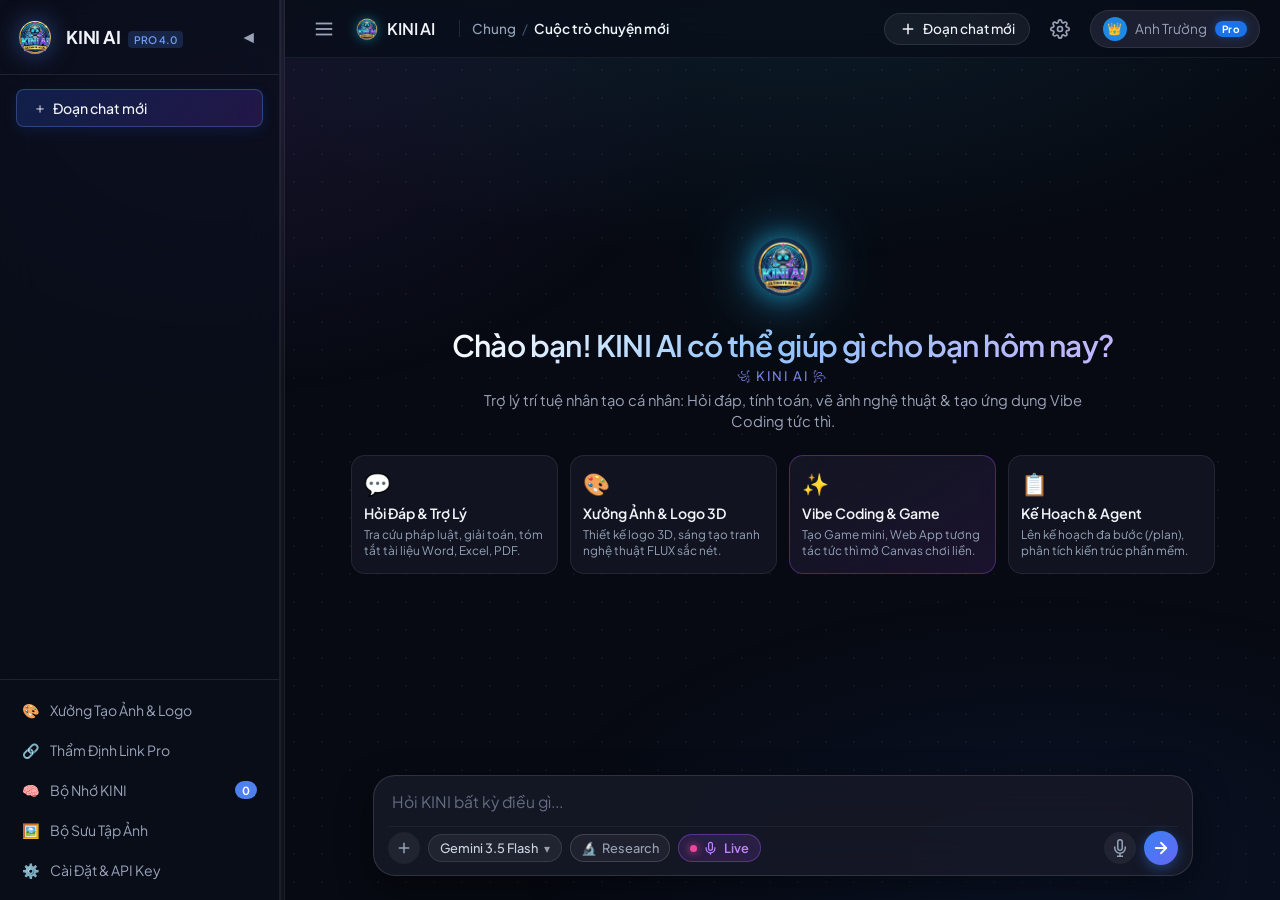
==== commit 442d970b: "Upgrade full unified Obsidian Cosmic Glass UI theme for KINI AI v4.5.0" ====
--- a/static/index.html
+++ b/static/index.html
@@ -16,7 +16,7 @@
     <link rel="preconnect" href="https://fonts.googleapis.com">
     <link rel="preconnect" href="https://fonts.gstatic.com" crossorigin>
     <link href="https://fonts.googleapis.com/css2?family=Plus+Jakarta+Sans:wght@300;400;500;600;700&display=swap" rel="stylesheet">
-    <link rel="stylesheet" href="/static/style.css?v=20261126_2212">
+    <link rel="stylesheet" href="/static/style.css?v=20261126_2238">
     <!-- marked.js: Render Markdown đẹp như ChatGPT/Gemini -->
     <script src="https://cdn.jsdelivr.net/npm/marked@9.1.6/marked.min.js"></script>
     <!-- highlight.js: Syntax Highlight code blocks -->
--- a/static/style.css
+++ b/static/style.css
@@ -6046,3 +6046,132 @@
     border-radius: 8px;
     transform: scale(1.08);
 }
+
+
+/* ============================================================
+   KINI AI v4.5 — OBSIDIAN COSMIC GLASS THEME (UNIFIED LUXURY UI)
+   ============================================================ */
+body {
+    background-color: #070a12;
+    background-image: radial-gradient(rgba(148, 163, 184, 0.065) 1px, transparent 1px);
+    background-size: 28px 28px;
+}
+
+body::before {
+    background:
+        radial-gradient(ellipse 68% 48% at 62% -5%, rgba(56, 189, 248, 0.11) 0%, transparent 72%),
+        radial-gradient(ellipse 52% 46% at 18% 12%, rgba(139, 92, 246, 0.10) 0%, transparent 70%),
+        radial-gradient(ellipse 58% 42% at 82% 96%, rgba(37, 99, 235, 0.09) 0%, transparent 72%);
+}
+
+/* Sidebar & Topbar Glassmorphism */
+.sidebar {
+    background: rgba(11, 15, 26, 0.78) !important;
+    backdrop-filter: blur(22px) saturate(145%);
+    -webkit-backdrop-filter: blur(22px) saturate(145%);
+    border-right: 1px solid rgba(148, 163, 184, 0.12) !important;
+}
+
+.top-nav {
+    background: rgba(9, 13, 23, 0.72) !important;
+    backdrop-filter: blur(18px) saturate(140%);
+    -webkit-backdrop-filter: blur(18px) saturate(140%);
+    border-bottom: 1px solid rgba(148, 163, 184, 0.1) !important;
+}
+
+.btn-new-chat {
+    background: linear-gradient(135deg, rgba(37, 99, 235, 0.22), rgba(124, 58, 237, 0.2)) !important;
+    border: 1px solid rgba(96, 165, 250, 0.3) !important;
+    box-shadow: 0 4px 14px rgba(37, 99, 235, 0.14);
+}
+.btn-new-chat:hover {
+    background: linear-gradient(135deg, rgba(37, 99, 235, 0.34), rgba(124, 58, 237, 0.3)) !important;
+    border-color: rgba(96, 165, 250, 0.55) !important;
+    transform: translateY(-1px);
+}
+
+.sidebar-menu-btn {
+    border-radius: 10px !important;
+    transition: background 0.18s ease, transform 0.18s ease, color 0.18s ease;
+}
+.sidebar-menu-btn:hover {
+    background: rgba(59, 130, 246, 0.12) !important;
+    transform: translateX(2px);
+}
+
+.conv-item.active {
+    background: linear-gradient(90deg, rgba(59, 130, 246, 0.2), rgba(139, 92, 246, 0.1)) !important;
+    border: 1px solid rgba(96, 165, 250, 0.28) !important;
+    box-shadow: inset 3px 0 0 #38bdf8;
+}
+
+/* Hero Welcome Title & Suggestion Cards */
+.welcome-hero-title,
+.hero-title {
+    background: linear-gradient(135deg, #ffffff 0%, #93c5fd 48%, #c4b5fd 100%) !important;
+    -webkit-background-clip: text !important;
+    -webkit-text-fill-color: transparent !important;
+}
+
+.suggestion-card,
+.quick-prompt-card {
+    background: rgba(17, 24, 39, 0.72) !important;
+    border: 1px solid rgba(148, 163, 184, 0.14) !important;
+    backdrop-filter: blur(14px);
+    transition: transform 0.2s ease, border-color 0.2s ease, box-shadow 0.2s ease !important;
+}
+.suggestion-card:hover,
+.quick-prompt-card:hover {
+    transform: translateY(-2px);
+    border-color: rgba(96, 165, 250, 0.45) !important;
+    box-shadow: 0 10px 26px rgba(37, 99, 235, 0.18) !important;
+}
+
+/* Central Prompt Bar Luxury Glow */
+.prompt-bar {
+    background: rgba(15, 21, 35, 0.86) !important;
+    border: 1px solid rgba(148, 163, 184, 0.18) !important;
+    backdrop-filter: blur(22px) saturate(150%);
+    -webkit-backdrop-filter: blur(22px) saturate(150%);
+    box-shadow: 0 12px 36px rgba(0, 0, 0, 0.45), inset 0 1px 0 rgba(255, 255, 255, 0.06) !important;
+    transition: border-color 0.2s ease, box-shadow 0.2s ease !important;
+}
+.prompt-bar:focus-within {
+    border-color: rgba(96, 165, 250, 0.55) !important;
+    box-shadow: 0 0 0 1px rgba(96, 165, 250, 0.35), 0 14px 40px rgba(37, 99, 235, 0.22) !important;
+}
+
+.btn-send {
+    background: linear-gradient(135deg, #3b82f6, #6366f1) !important;
+    box-shadow: 0 4px 14px rgba(59, 130, 246, 0.4) !important;
+}
+.btn-send:hover {
+    filter: brightness(1.1);
+    transform: scale(1.04);
+}
+
+/* Chat Message Bubbles & Action Pills */
+.message-row.user .message-bubble {
+    background: linear-gradient(135deg, rgba(37, 99, 235, 0.28), rgba(79, 70, 229, 0.24)) !important;
+    border: 1px solid rgba(96, 165, 250, 0.28) !important;
+    box-shadow: 0 6px 20px rgba(15, 23, 42, 0.35);
+}
+
+.msg-action-btn,
+.action-chip-btn {
+    background: rgba(20, 27, 45, 0.78) !important;
+    border: 1px solid rgba(148, 163, 184, 0.16) !important;
+}
+.msg-action-btn:hover,
+.action-chip-btn:hover {
+    border-color: rgba(96, 165, 250, 0.45) !important;
+    background: rgba(37, 99, 235, 0.18) !important;
+}
+
+/* Unified Frosted Glass Modals */
+.modal-dialog {
+    background: rgba(13, 18, 30, 0.94) !important;
+    border: 1px solid rgba(148, 163, 184, 0.18) !important;
+    backdrop-filter: blur(24px) !important;
+    box-shadow: 0 24px 64px rgba(0, 0, 0, 0.65) !important;
+}
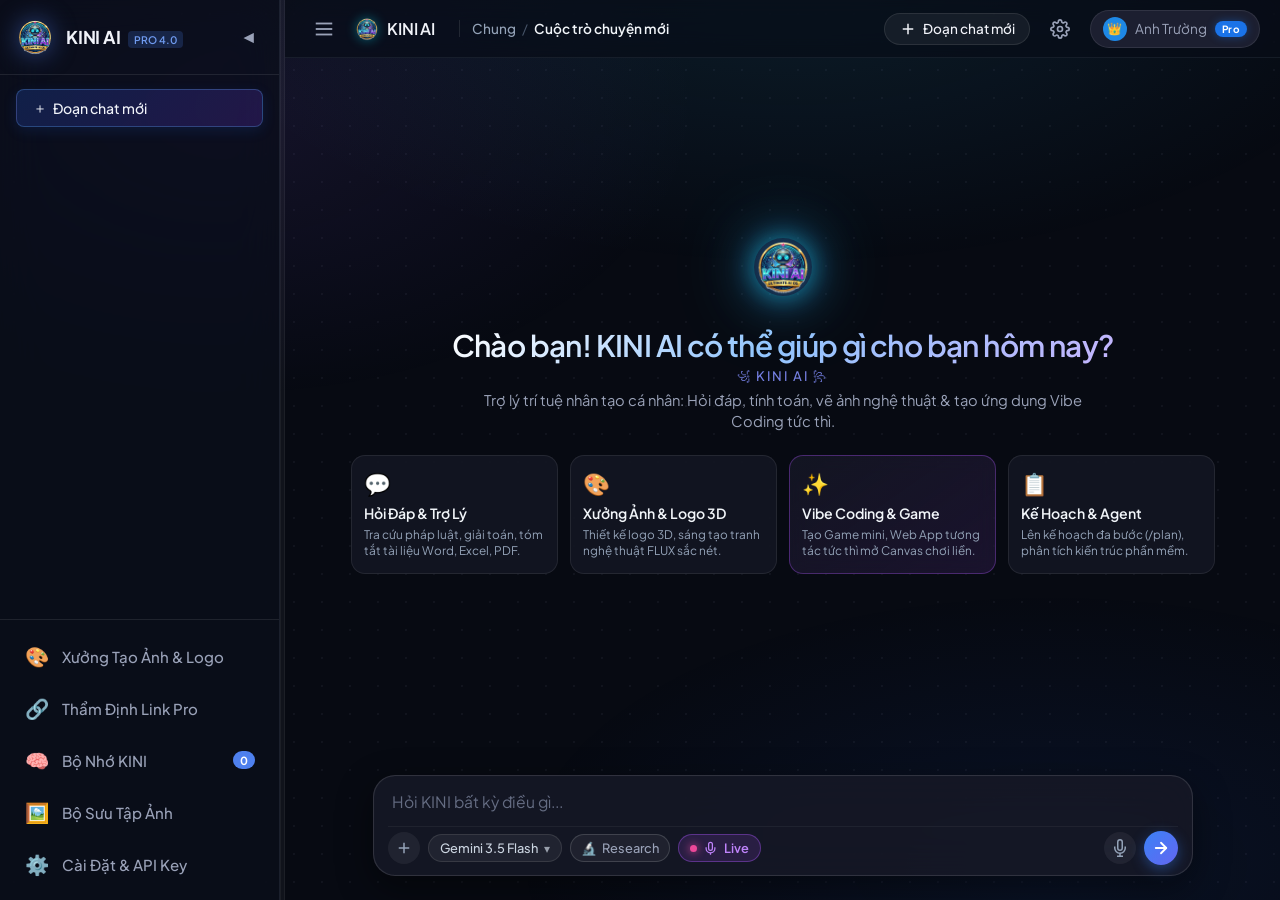
==== commit 4e299cd3: "Eliminate all native browser alerts with showToast and refine icon/font sizing" ====
--- a/static/index.html
+++ b/static/index.html
@@ -16,7 +16,7 @@
     <link rel="preconnect" href="https://fonts.googleapis.com">
     <link rel="preconnect" href="https://fonts.gstatic.com" crossorigin>
     <link href="https://fonts.googleapis.com/css2?family=Plus+Jakarta+Sans:wght@300;400;500;600;700&display=swap" rel="stylesheet">
-    <link rel="stylesheet" href="/static/style.css?v=20261126_2238">
+    <link rel="stylesheet" href="/static/style.css?v=20261126_2243">
     <!-- marked.js: Render Markdown đẹp như ChatGPT/Gemini -->
     <script src="https://cdn.jsdelivr.net/npm/marked@9.1.6/marked.min.js"></script>
     <!-- highlight.js: Syntax Highlight code blocks -->
@@ -1447,6 +1447,6 @@
         </div>
     </div>
 
-    <script src="/static/app.js?v=20261126_2216"></script>
+    <script src="/static/app.js?v=20261126_2243"></script>
 </body>
 </html>
--- a/static/style.css
+++ b/static/style.css
@@ -6175,3 +6175,53 @@
     backdrop-filter: blur(24px) !important;
     box-shadow: 0 24px 64px rgba(0, 0, 0, 0.65) !important;
 }
+
+/* Typography, Icon Alignment & Modal Polish (v4.5.1) */
+.sidebar-menu-btn {
+    padding: 11px 14px !important;
+    font-size: 0.94rem !important;
+    font-weight: 500 !important;
+    gap: 12px !important;
+    align-items: center !important;
+}
+.sidebar-menu-btn .menu-icon {
+    font-size: 1.22rem !important;
+    width: 26px !important;
+    height: 26px !important;
+    display: inline-flex !important;
+    align-items: center !important;
+    justify-content: center !important;
+    flex-shrink: 0 !important;
+}
+.conv-item {
+    padding: 10px 12px !important;
+    font-size: 0.91rem !important;
+    border-radius: 10px !important;
+}
+.modal-dialog .form-group {
+    margin-bottom: 16px;
+}
+.modal-dialog .form-group label {
+    font-size: 0.91rem !important;
+    font-weight: 600 !important;
+    color: #e2e8f0 !important;
+    margin-bottom: 7px !important;
+    display: block;
+}
+.modal-dialog .form-input,
+.modal-dialog select.form-input,
+.modal-dialog textarea.form-input {
+    padding: 11px 14px !important;
+    font-size: 0.92rem !important;
+    border-radius: 10px !important;
+    border: 1px solid rgba(148, 163, 184, 0.2) !important;
+    background: rgba(15, 23, 42, 0.85) !important;
+}
+.modal-dialog .form-input:focus {
+    border-color: #60a5fa !important;
+    box-shadow: 0 0 0 2px rgba(59, 130, 246, 0.22) !important;
+}
+.modal-header h3 {
+    font-size: 1.12rem !important;
+    font-weight: 700 !important;
+}
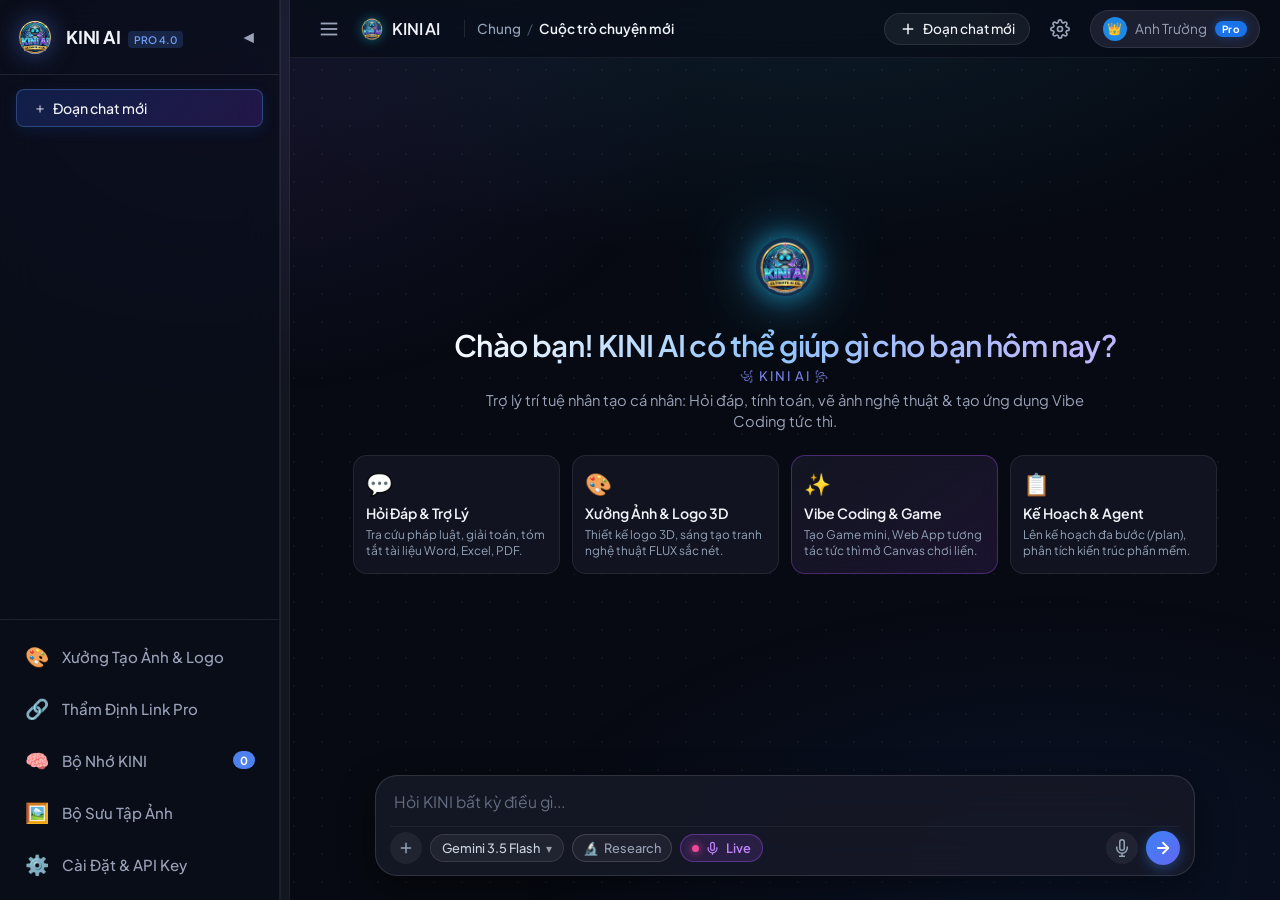
==== commit 93200cc9: "Eliminate ALL browser prompt/confirm/alert popups and fix Studio resizer & last-file memory" ====
--- a/static/index.html
+++ b/static/index.html
@@ -16,7 +16,7 @@
     <link rel="preconnect" href="https://fonts.googleapis.com">
     <link rel="preconnect" href="https://fonts.gstatic.com" crossorigin>
     <link href="https://fonts.googleapis.com/css2?family=Plus+Jakarta+Sans:wght@300;400;500;600;700&display=swap" rel="stylesheet">
-    <link rel="stylesheet" href="/static/style.css?v=20261126_2243">
+    <link rel="stylesheet" href="/static/style.css?v=20261126_2245">
     <!-- marked.js: Render Markdown đẹp như ChatGPT/Gemini -->
     <script src="https://cdn.jsdelivr.net/npm/marked@9.1.6/marked.min.js"></script>
     <!-- highlight.js: Syntax Highlight code blocks -->
@@ -1434,19 +1434,20 @@
 
     <script src="/static/chart.min.js"></script>
     <script src="/static/vibe_templates.js"></script>
-    <!-- Modal Xác Nhận Xóa Hiện Đại (Thay thế hộp thoại confirm thô của trình duyệt) -->
+    <!-- Modal Xác Nhận & Nhập Liệu Hiện Đại (Thay thế hoàn toàn alert/confirm/prompt thô của trình duyệt) -->
     <div class="modal" id="modal-kini-confirm" style="display: none; z-index: 99999;">
         <div class="modal-dialog kini-confirm-dialog">
-            <div class="kini-confirm-icon">🗑️</div>
-            <h3 id="kini-confirm-title">Xác nhận xóa</h3>
-            <p id="kini-confirm-msg">Bạn có chắc chắn muốn xóa mục này không?</p>
+            <div class="kini-confirm-icon" id="kini-confirm-icon">🗑️</div>
+            <h3 id="kini-confirm-title">Xác nhận</h3>
+            <p id="kini-confirm-msg">Bạn có chắc chắn muốn thực hiện thao tác này?</p>
+            <input type="text" id="kini-confirm-input" class="form-input" style="display: none; margin-bottom: 18px; width: 100%;" placeholder="Nhập nội dung...">
             <div class="kini-confirm-actions">
                 <button class="btn btn-outline" id="kini-confirm-cancel">Hủy bỏ</button>
-                <button class="btn kini-btn-danger" id="kini-confirm-ok">Xóa vĩnh viễn</button>
+                <button class="btn kini-btn-danger" id="kini-confirm-ok">Xác nhận</button>
             </div>
         </div>
     </div>
 
-    <script src="/static/app.js?v=20261126_2243"></script>
+    <script src="/static/app.js?v=20261126_2245"></script>
 </body>
 </html>
--- a/static/style.css
+++ b/static/style.css
@@ -6225,3 +6225,23 @@
     font-size: 1.12rem !important;
     font-weight: 700 !important;
 }
+
+/* Studio Splitter Smooth Dragging */
+body.is-resizing,
+body.is-resizing * {
+    user-select: none !important;
+}
+body.is-resizing iframe,
+body.is-resizing .CodeMirror {
+    pointer-events: none !important;
+}
+.ide-splitter-handle.horizontal {
+    width: 10px !important;
+    cursor: col-resize !important;
+    background: rgba(148, 163, 184, 0.08);
+    transition: background 0.15s ease;
+}
+.ide-splitter-handle.horizontal:hover,
+.ide-splitter-handle.horizontal.dragging {
+    background: rgba(59, 130, 246, 0.55) !important;
+}
